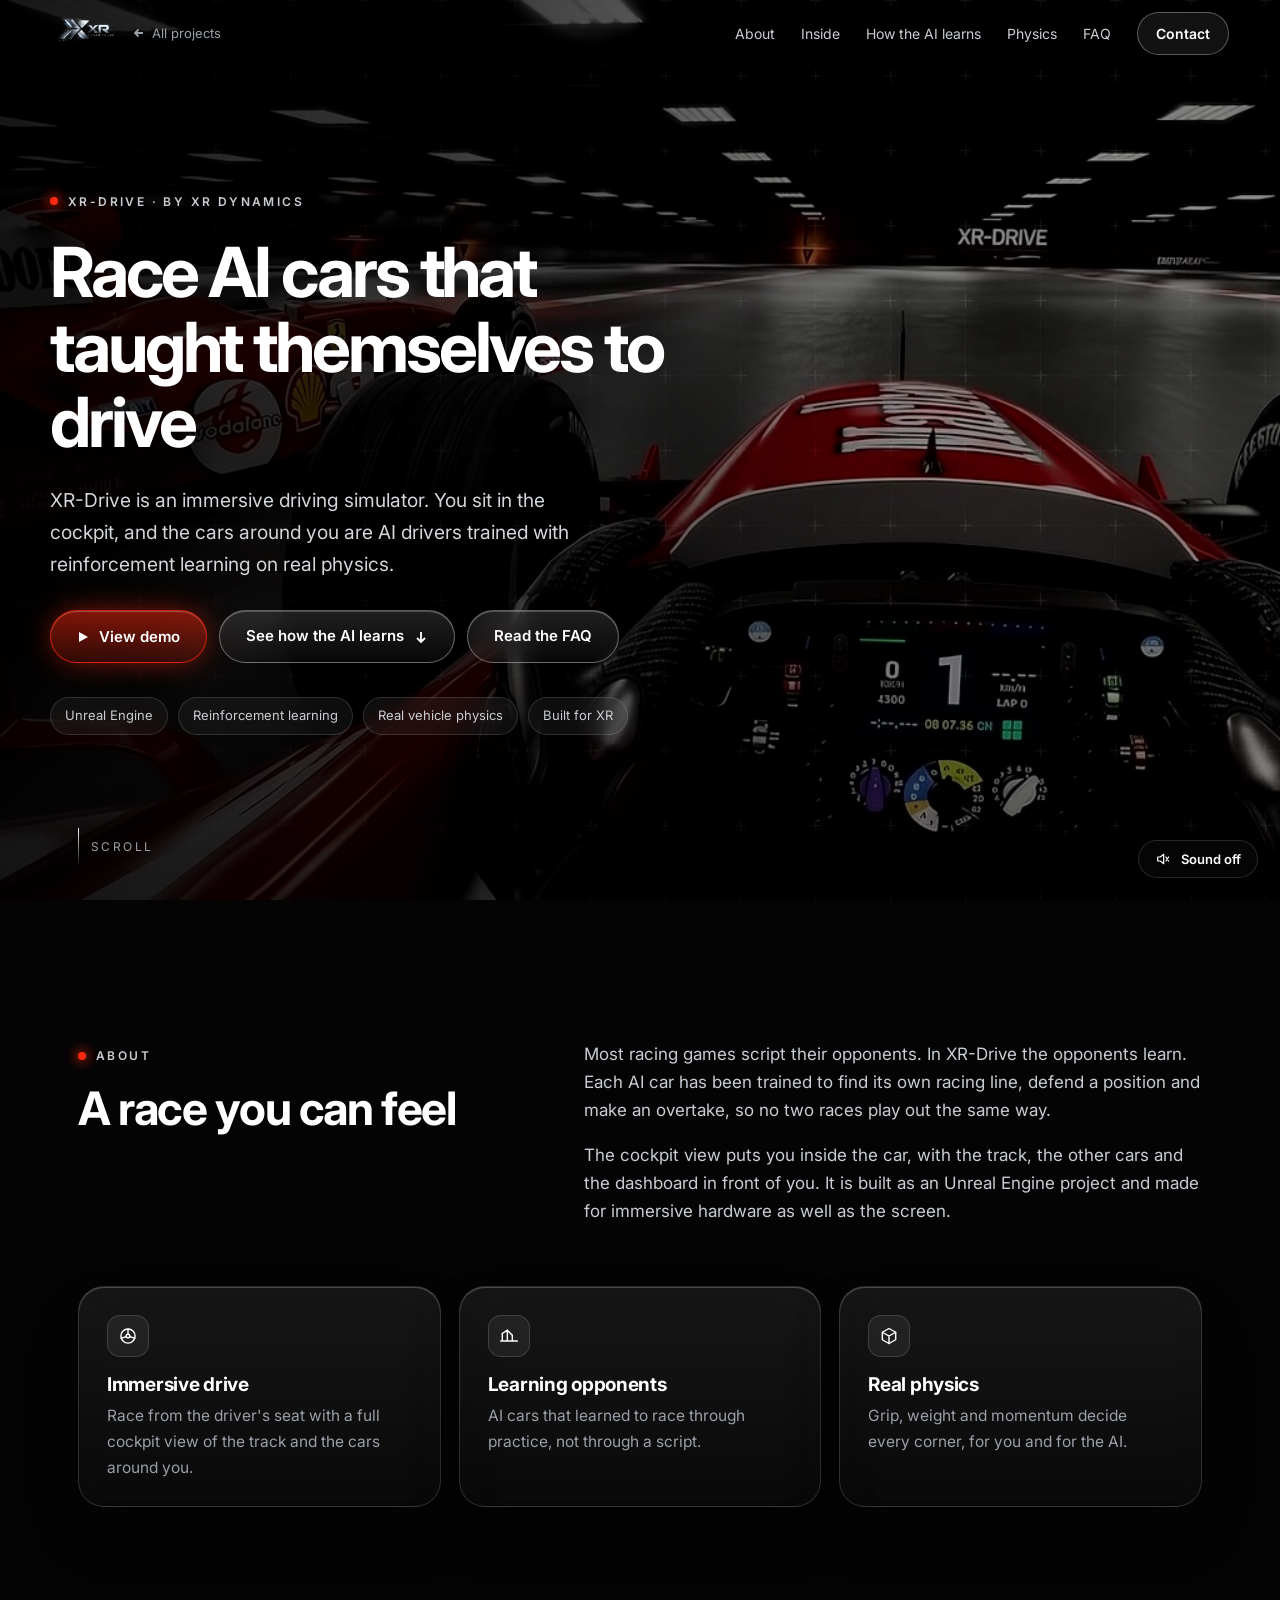
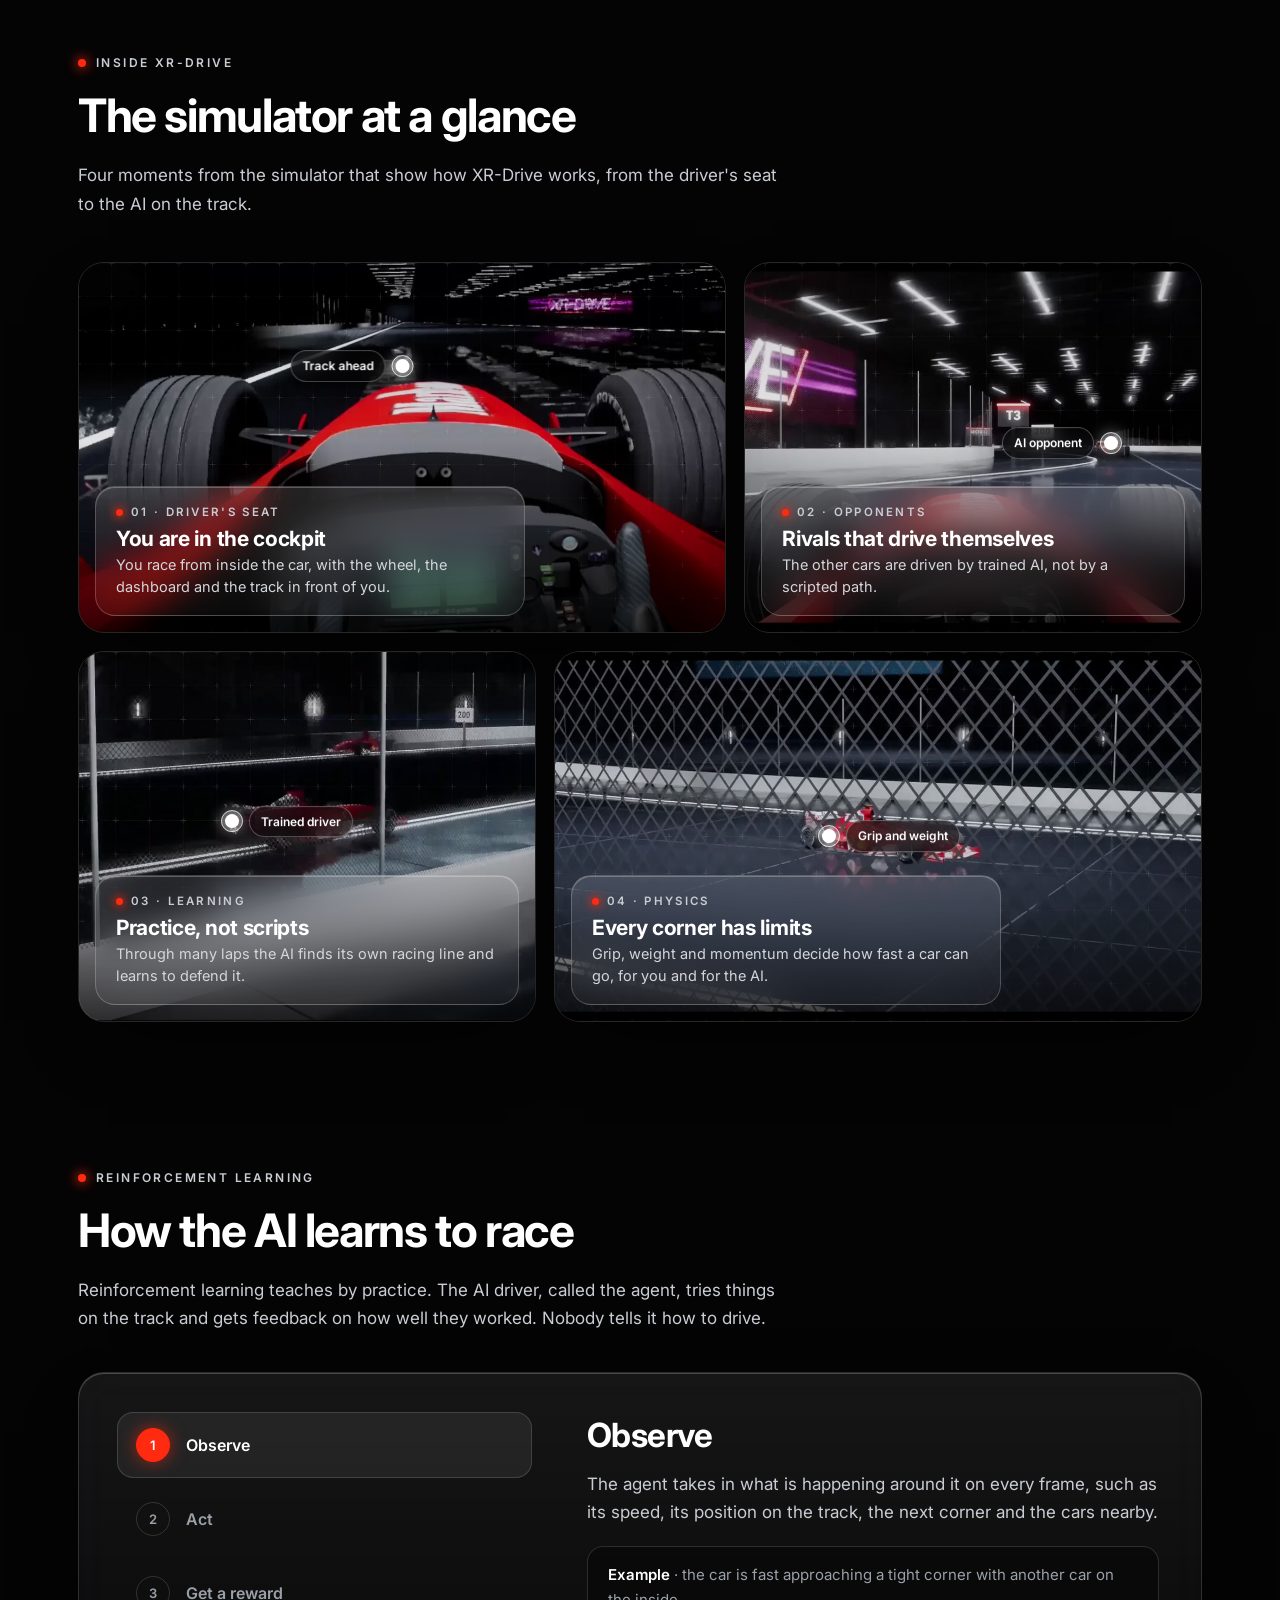
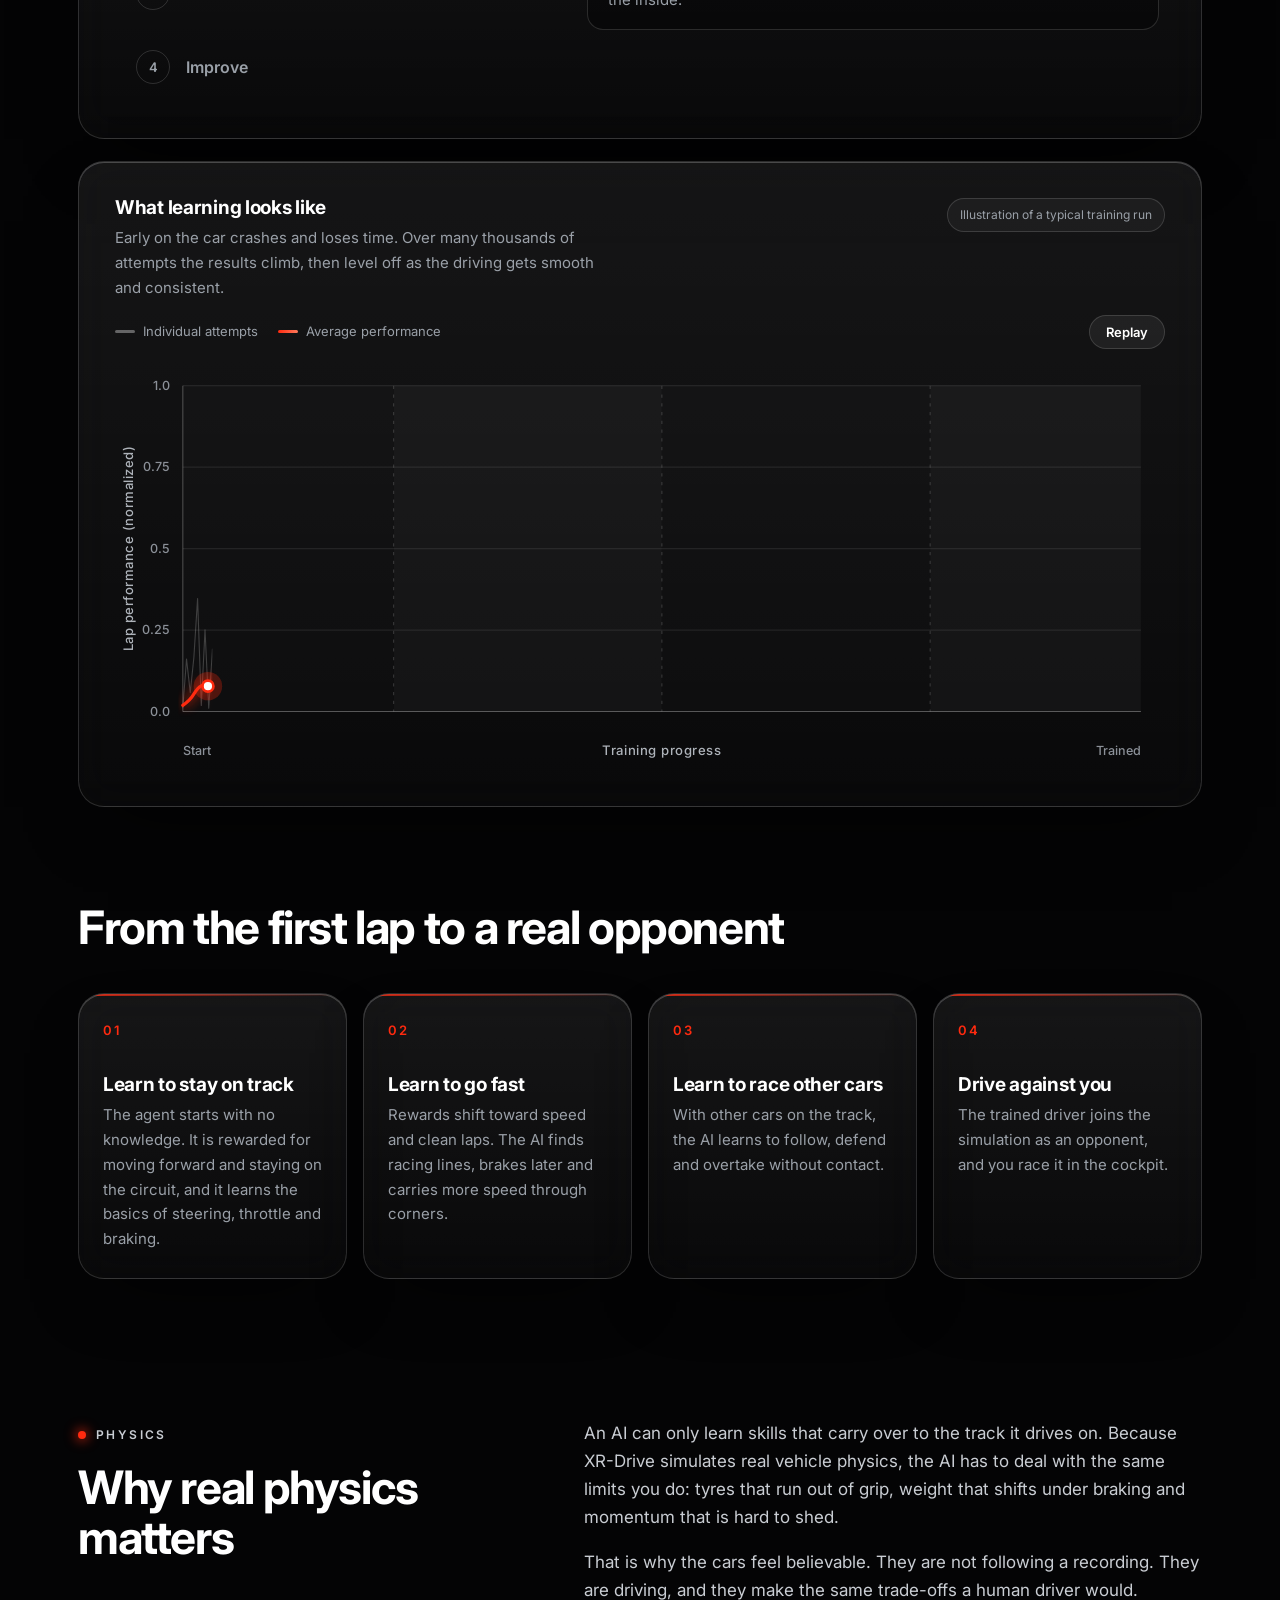
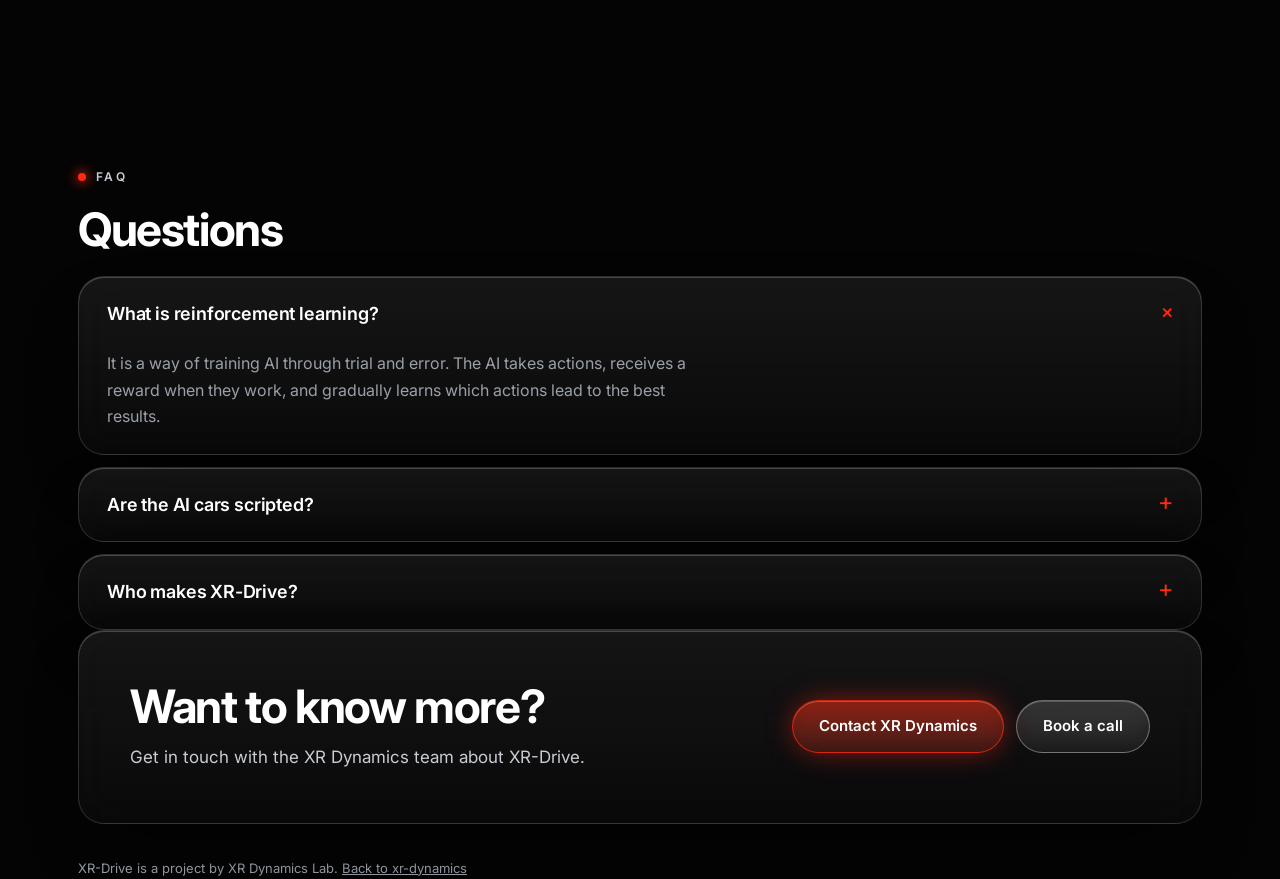
==== xr-drive/index.html @ e8450d62 "XR-Drive page at /xr-drive/ (no .html), View demo glass modal player Co-Authored-By: Claude Sonnet 5" ====
<!DOCTYPE html>
<html lang="en">
<head>
<meta charset="utf-8">
<meta name="viewport" content="width=device-width, initial-scale=1">
<title>XR-Drive: immersive racing against AI cars | XR Dynamics Lab</title>
<meta name="description" content="XR-Drive is an immersive driving simulator where you race AI cars trained with reinforcement learning on real physics. Built by XR Dynamics Lab.">
<meta property="og:title" content="XR-Drive: immersive racing against AI cars">
<meta property="og:description" content="Race AI cars that taught themselves to drive, in an Unreal Engine driving simulator built for XR.">
<meta property="og:image" content="../assets/poster/xr-drive-page.jpg">
<link rel="icon" href="data:image/svg+xml,%3Csvg xmlns='http://www.w3.org/2000/svg' viewBox='0 0 32 32'%3E%3Crect width='32' height='32' rx='7' fill='%23000'/%3E%3Cpath d='M8 9l16 14M24 9L8 23' stroke='%23fff' stroke-width='2.5'/%3E%3C/svg%3E">
<link rel="preconnect" href="https://fonts.googleapis.com">
<link rel="preconnect" href="https://fonts.gstatic.com" crossorigin>
<link href="https://fonts.googleapis.com/css2?family=Inter:wght@400;500;600;700;800&display=swap" rel="stylesheet">
<style>
:root{
  --bg:#040405; --ink:#fff; --mute:#9aa0a8; --soft:#c9cdd3; --red:#ff2a0f; --green:#19e68c;
  --glass:linear-gradient(180deg,rgba(255,255,255,.075),rgba(255,255,255,.025));
  --edge:rgba(255,255,255,.14); --veil:.3;
  --sans:"Inter",-apple-system,BlinkMacSystemFont,"Segoe UI",Helvetica,Arial,sans-serif;
}
*{box-sizing:border-box}
html{scroll-behavior:smooth;scroll-padding-top:84px}
body{margin:0;background:var(--bg);color:var(--ink);font:400 17px/1.65 var(--sans);-webkit-font-smoothing:antialiased;overflow-x:clip}
a{color:inherit;text-decoration:none}
h1,h2,h3{margin:0;font-weight:700;letter-spacing:-.03em;line-height:1.08}
h1{font-size:clamp(38px,5.4vw,82px);font-weight:700;letter-spacing:-.045em}
h2{font-size:clamp(28px,3.6vw,50px);margin-bottom:.45em}
h3{font-size:19px;letter-spacing:-.015em;margin-bottom:.4em}
p{margin:0 0 1em;color:var(--soft);max-width:64ch}

/* background video */
.bgv{position:fixed;inset:0;z-index:-3;width:100%;height:100%;object-fit:cover;background:#000}
.veil{position:fixed;inset:0;z-index:-2;pointer-events:none;background:
  radial-gradient(ellipse 90% 70% at 70% 40%,transparent 0%,rgba(0,0,0,.35) 100%),
  rgba(2,2,4,var(--veil))}
.veil::after{content:"";position:absolute;inset:0;background:linear-gradient(90deg,rgba(0,0,0,.82) 0%,rgba(0,0,0,.55) 38%,rgba(0,0,0,0) 72%);opacity:calc(1.3 - var(--veil)*1.2)}

.wrap{position:relative;max-width:1180px;margin:0 auto;padding:0 28px}
.glass{background:var(--glass);border:1px solid var(--edge);border-radius:26px;-webkit-backdrop-filter:blur(20px) saturate(1.4);backdrop-filter:blur(20px) saturate(1.4);box-shadow:inset 0 1px 0 rgba(255,255,255,.22),0 30px 70px -30px rgba(0,0,0,.8)}
.eyebrow{display:inline-flex;align-items:center;gap:10px;font-size:12px;font-weight:600;letter-spacing:.2em;text-transform:uppercase;color:var(--soft);margin-bottom:18px}
.eyebrow::before{content:"";width:8px;height:8px;border-radius:50%;background:var(--red);box-shadow:0 0 12px 2px rgba(255,42,15,.7)}

/* header */
.top{position:fixed;z-index:20;top:0;left:0;right:0;height:68px;display:flex;align-items:center;justify-content:space-between;padding:0 clamp(18px,4vw,56px);transition:background .3s,border-color .3s;border-bottom:1px solid transparent}
.top.solid{background:rgba(0,0,0,.72);-webkit-backdrop-filter:blur(16px);backdrop-filter:blur(16px);border-bottom-color:rgba(255,255,255,.09)}
.top .logo{display:flex;align-items:center;gap:16px}
.top .logo img{height:34px;width:auto}
.top .back{font-size:13px;color:var(--mute);display:inline-flex;gap:6px;align-items:center;transition:color .2s}
.top .back:hover{color:#fff}
.top nav{display:flex;align-items:center;gap:26px;font-size:14px}
.top nav a{color:var(--soft);transition:color .2s}
.top nav a:hover{color:#fff}
.top nav .cta{padding:9px 18px;border-radius:999px;border:1px solid rgba(255,255,255,.3);background:rgba(255,255,255,.07);color:#fff;font-weight:600}

/* buttons */
.btns{display:flex;gap:12px;flex-wrap:wrap;margin-top:30px}
.btn{display:inline-flex;align-items:center;gap:10px;padding:13px 26px;border-radius:999px;font-size:15px;font-weight:600;color:#fff;border:1px solid rgba(255,255,255,.34);background:linear-gradient(180deg,rgba(255,255,255,.12),rgba(255,255,255,.03));-webkit-backdrop-filter:blur(12px);backdrop-filter:blur(12px);box-shadow:inset 0 1px 0 rgba(255,255,255,.2);transition:transform .25s,box-shadow .25s,background .25s;cursor:pointer;font-family:inherit}
.btn:hover{transform:translateY(-2px);background:rgba(255,255,255,.16)}
.btn.red{border-color:rgba(255,42,15,.7);background:linear-gradient(180deg,rgba(255,42,15,.5),rgba(255,42,15,.18));box-shadow:inset 0 1px 0 rgba(255,255,255,.25),0 0 30px -6px rgba(255,42,15,.7)}
.btn:focus-visible,summary:focus-visible,.step:focus-visible,.snd:focus-visible{outline:2px solid #fff;outline-offset:3px}

/* hero */
.hero{min-height:100svh;display:flex;align-items:center;padding:110px 0 90px}
.hero h1{max-width:14ch;margin-top:6px;background:linear-gradient(100deg,#fff 0%,#fff 40%,#b9bec5 50%,#fff 60%,#fff 100%);background-size:300% 100%;-webkit-background-clip:text;background-clip:text;color:transparent;-webkit-text-fill-color:transparent;animation:sweep 7s linear infinite}
@keyframes sweep{to{background-position:-300% 0}}
.hero .lead{font-size:clamp(17px,1.5vw,21px);color:#d3d6db;margin:26px 0 0;max-width:46ch}
.tags{display:flex;gap:10px;flex-wrap:wrap;margin-top:34px}
.tag{padding:7px 14px;border-radius:999px;font-size:13px;color:var(--soft);border:1px solid var(--edge);background:rgba(255,255,255,.05);-webkit-backdrop-filter:blur(10px);backdrop-filter:blur(10px)}
.scroll{position:absolute;left:28px;bottom:34px;font-size:12px;letter-spacing:.2em;text-transform:uppercase;color:var(--mute);display:flex;align-items:center;gap:12px}
.scroll i{display:block;width:1px;height:38px;background:linear-gradient(#fff,transparent);animation:drip 2.2s ease-in-out infinite;transform-origin:top}
@keyframes drip{0%{transform:scaleY(0)}50%{transform:scaleY(1)}100%{transform:scaleY(1);opacity:0}}

section{padding:clamp(70px,11vw,140px) 0 0}
.two{display:grid;grid-template-columns:5fr 7fr;gap:clamp(28px,5vw,80px);align-items:start}
.cards{display:grid;grid-template-columns:repeat(3,1fr);gap:18px;margin-top:44px}
.cards .glass{padding:28px 28px 26px}
.cards p{margin:0;font-size:15.5px;color:var(--mute)}
.ico{width:42px;height:42px;border-radius:13px;display:grid;place-items:center;margin-bottom:18px;border:1px solid var(--edge);background:rgba(255,255,255,.06)}
.ico svg{width:20px;height:20px;stroke:#fff;fill:none;stroke-width:1.7;stroke-linecap:round;stroke-linejoin:round}

/* reveal */
.rv{opacity:0;transform:translateY(26px);filter:blur(6px);transition:opacity .9s ease,transform 1s cubic-bezier(.2,.7,.2,1),filter .9s ease}
.rv.in{opacity:1;transform:none;filter:none}

/* learning loop */
.loop{margin-top:40px;padding:clamp(22px,3vw,40px);display:grid;grid-template-columns:minmax(260px,5fr) 7fr;gap:clamp(24px,4vw,56px)}
.steps{display:flex;flex-direction:column;gap:8px;position:relative}
.step{position:relative;display:flex;align-items:center;gap:16px;text-align:left;font:600 16px var(--sans);color:var(--mute);padding:15px 18px;border-radius:16px;border:1px solid transparent;background:transparent;cursor:pointer;transition:color .3s,background .3s,border-color .3s;overflow:hidden}
.step b{flex:none;display:grid;place-items:center;width:34px;height:34px;border-radius:50%;border:1px solid var(--edge);font-size:13px;font-weight:600;transition:all .3s}
.step[aria-selected="true"]{color:#fff;background:rgba(255,255,255,.07);border-color:var(--edge)}
.step[aria-selected="true"] b{background:var(--red);border-color:var(--red);box-shadow:0 0 18px -2px rgba(255,42,15,.8)}
.step i{position:absolute;left:0;bottom:0;height:2px;width:0;background:linear-gradient(90deg,var(--red),#ff7a5c)}
.detail{padding:6px 4px;min-height:230px}
.detail h3{font-size:clamp(24px,2.6vw,34px);margin-bottom:.5em}
.detail p{font-size:17px}
.detail .ex{margin-top:20px;padding:16px 20px;border-radius:16px;border:1px solid var(--edge);background:rgba(0,0,0,.35);font-size:15px;color:var(--mute)}
.detail .ex b{color:#fff;font-weight:600}
.fade{animation:fadeup .6s cubic-bezier(.2,.7,.2,1)}
@keyframes fadeup{from{opacity:0;transform:translateY(10px)}to{opacity:1;transform:none}}

/* chart */
.chart{margin-top:22px;padding:clamp(20px,3vw,36px)}
.chart-h{display:flex;justify-content:space-between;align-items:flex-start;gap:20px;flex-wrap:wrap;margin-bottom:6px}
.chart-h p{margin:6px 0 0;font-size:15px;color:var(--mute);max-width:56ch}
.chip{display:inline-flex;align-items:center;gap:8px;padding:6px 12px;border-radius:999px;font-size:12px;color:var(--mute);border:1px solid var(--edge);background:rgba(255,255,255,.04)}
.legend{display:flex;gap:20px;flex-wrap:wrap;font-size:13px;color:var(--mute);margin:14px 0 6px}
.legend span{display:inline-flex;align-items:center;gap:8px}
.legend i{display:inline-block;width:20px;height:3px;border-radius:2px}
.cwrap{position:relative}
.cwrap svg{width:100%;height:auto;display:block;overflow:visible;touch-action:pan-y}
.tip{position:absolute;pointer-events:none;opacity:0;transform:translate(-50%,-110%);padding:8px 12px;border-radius:12px;font-size:12.5px;line-height:1.35;white-space:nowrap;background:rgba(10,10,12,.85);border:1px solid var(--edge);-webkit-backdrop-filter:blur(10px);backdrop-filter:blur(10px);transition:opacity .15s}
.tip b{display:block;font-weight:600}
.replay{margin-left:auto;font:600 13px var(--sans);color:#fff;padding:8px 16px;border-radius:999px;border:1px solid var(--edge);background:rgba(255,255,255,.06);cursor:pointer}
.replay:hover{background:rgba(255,255,255,.12)}
.ax text{fill:#8b9098;font:500 11.5px var(--sans)}
.ax .lbl{fill:#aeb3ba;font-size:12px;letter-spacing:.04em}
.phase-l{fill:#d5d8dd;font:600 12px var(--sans);opacity:0;transition:opacity .6s}
.phase-l.on{opacity:1}


/* snapshots */
.shots{display:grid;grid-template-columns:repeat(12,1fr);gap:18px;margin-top:44px}
.shot{position:relative;margin:0;border-radius:26px;overflow:hidden;min-height:clamp(240px,29vw,400px);grid-column:span 6;border:1px solid var(--edge);box-shadow:0 30px 70px -30px rgba(0,0,0,.85)}
.shot:nth-child(1),.shot:nth-child(4){grid-column:span 7}.shot:nth-child(2),.shot:nth-child(3){grid-column:span 5}
.shot img{position:absolute;inset:0;width:100%;height:100%;object-fit:cover;transition:transform 1.4s cubic-bezier(.2,.7,.2,1)}
.shot:hover img{transform:scale(1.05)}
.shot::after{content:"";position:absolute;inset:0;background:linear-gradient(0deg,rgba(0,0,0,.78) 0%,rgba(0,0,0,.1) 52%,rgba(0,0,0,.18) 100%);pointer-events:none}
.cap{position:absolute;z-index:2;left:16px;right:16px;bottom:16px;max-width:430px;padding:16px 20px 17px;border-radius:20px;border:1px solid rgba(255,255,255,.2);background:linear-gradient(180deg,rgba(255,255,255,.13),rgba(255,255,255,.04));-webkit-backdrop-filter:blur(18px) saturate(1.4);backdrop-filter:blur(18px) saturate(1.4);box-shadow:inset 0 1px 0 rgba(255,255,255,.25)}
.cap small{display:flex;align-items:center;gap:8px;font-size:11.5px;font-weight:600;letter-spacing:.2em;text-transform:uppercase;color:var(--soft);margin-bottom:6px}
.cap small::before{content:"";width:7px;height:7px;border-radius:50%;background:var(--red);box-shadow:0 0 10px 2px rgba(255,42,15,.7)}
.cap h3{font-size:21px;margin:0 0 4px}
.cap p{margin:0;font-size:14.5px;line-height:1.5;color:#d3d6db}
.pin{position:absolute;z-index:2;transform:translate(-50%,-50%);display:flex;align-items:center;gap:10px;pointer-events:none}
.pin i{position:relative;width:14px;height:14px;border-radius:50%;background:#fff;box-shadow:0 0 0 4px rgba(255,255,255,.22),0 0 16px 2px rgba(255,255,255,.6)}
.pin i::after{content:"";position:absolute;inset:-4px;border-radius:50%;border:1.5px solid rgba(255,255,255,.7);animation:ping 2.4s ease-out infinite}
@keyframes ping{0%{transform:scale(.6);opacity:1}100%{transform:scale(2.6);opacity:0}}
.pin span{padding:5px 11px;border-radius:999px;font-size:12px;font-weight:600;white-space:nowrap;color:#fff;border:1px solid rgba(255,255,255,.28);background:rgba(8,8,10,.55);-webkit-backdrop-filter:blur(10px);backdrop-filter:blur(10px)}
.pin.l{flex-direction:row-reverse}
@media(max-width:900px){.shots{grid-template-columns:1fr}.shot,.shot:nth-child(n){grid-column:auto;min-height:380px}.cap{max-width:none}.ax text{font-size:15px}.ax .lbl{font-size:15px}.phase-l{font-size:15px}}

/* stages */
.stages{list-style:none;margin:40px 0 0;padding:0;display:grid;grid-template-columns:repeat(4,1fr);gap:16px;counter-reset:s}
.stages li{counter-increment:s;padding:26px 24px;position:relative;overflow:hidden}
.stages li::before{content:"0" counter(s);display:block;font-size:13px;font-weight:600;letter-spacing:.18em;color:var(--red);margin-bottom:34px}
.stages li::after{content:"";position:absolute;left:0;right:0;top:0;height:2px;background:linear-gradient(90deg,var(--red),transparent);opacity:.8}
.stages p{margin:0;font-size:15px;color:var(--mute)}

/* faq */
details{padding:0;margin-top:12px;border-radius:20px}
summary{cursor:pointer;list-style:none;padding:22px 28px;font-weight:600;font-size:18px;letter-spacing:-.01em;display:flex;justify-content:space-between;gap:20px}
summary::-webkit-details-marker{display:none}
summary::after{content:"+";font-size:24px;line-height:1;color:var(--red);font-weight:400;transition:transform .3s}
details[open] summary::after{transform:rotate(45deg)}
details p{margin:0;padding:0 28px 24px;color:var(--mute);font-size:16px}

footer{padding:clamp(70px,11vw,140px) 0 60px}
footer .glass{padding:clamp(28px,4vw,52px);display:flex;justify-content:space-between;gap:30px;flex-wrap:wrap;align-items:center}
footer h2{margin:0 0 .25em}
footer p{margin:0}
footer small{display:block;margin-top:34px;color:var(--mute);font-size:13px}


/* demo modal */
.demo{position:fixed;inset:0;z-index:50;display:grid;place-items:center;padding:24px}
.demo[hidden]{display:none}
.demo-back{position:absolute;inset:0;background:rgba(0,0,0,.55);-webkit-backdrop-filter:blur(14px);backdrop-filter:blur(14px);animation:fadeIn .35s ease both}
.demo-box{position:relative;width:min(72vw,calc(72vh * 16 / 9));padding:10px;border-radius:30px;animation:pop .5s cubic-bezier(.2,.7,.2,1) both;background:linear-gradient(180deg,rgba(255,255,255,.12),rgba(255,255,255,.04));box-shadow:inset 0 1px 0 rgba(255,255,255,.28),0 40px 120px -20px rgba(0,0,0,.9),0 0 80px -30px rgba(255,42,15,.5)}
.demo-box video{display:block;width:100%;aspect-ratio:16/9;border-radius:21px;background:#000;object-fit:contain}
.demo-x{position:absolute;z-index:2;top:-18px;right:-18px;width:40px;height:40px;border-radius:50%;display:grid;place-items:center;color:#fff;cursor:pointer;border:1px solid rgba(255,255,255,.3);background:rgba(12,12,14,.8);-webkit-backdrop-filter:blur(10px);backdrop-filter:blur(10px)}
.demo-x:hover{background:rgba(255,255,255,.16)}
.demo-x:focus-visible{outline:2px solid #fff;outline-offset:3px}
@keyframes fadeIn{from{opacity:0}}
@keyframes pop{from{opacity:0;transform:translateY(24px) scale(.94)}}
@media(max-width:900px){.demo{padding:12px}.demo-box{width:96vw;padding:6px;border-radius:22px}.demo-box video{border-radius:17px}.demo-x{top:-14px;right:-4px}}

/* sound toggle */
.snd{position:fixed;z-index:15;right:22px;bottom:22px;display:inline-flex;align-items:center;gap:10px;padding:10px 16px;border-radius:999px;font:600 13px var(--sans);color:#fff;border:1px solid var(--edge);background:rgba(10,10,12,.55);-webkit-backdrop-filter:blur(14px);backdrop-filter:blur(14px);cursor:pointer}
.snd svg{width:16px;height:16px;stroke:#fff;fill:none;stroke-width:1.8;stroke-linecap:round;stroke-linejoin:round}

@media(max-width:900px){
  .top nav a:not(.cta){display:none}
  .two,.loop{grid-template-columns:1fr}
  .cards{grid-template-columns:1fr}
  .stages{grid-template-columns:1fr 1fr}
  .steps{flex-direction:row;flex-wrap:wrap}
  .step{flex:1 1 45%;padding:12px 14px}
  .scroll{display:none}
  .veil::after{opacity:1;background:linear-gradient(0deg,rgba(0,0,0,.7),rgba(0,0,0,.35))}
}
@media(max-width:560px){.stages{grid-template-columns:1fr}.top .back span{display:none}}
@media(prefers-reduced-motion:reduce){html{scroll-behavior:auto}.rv{opacity:1;transform:none;filter:none;transition:none}.hero h1,.scroll i{animation:none}}
</style>
</head>
<body>

<video class="bgv" id="bgv" autoplay muted loop playsinline preload="auto" poster="../assets/poster/xr-drive-page.jpg" aria-hidden="true"><source src="../assets/video/xr-drive-page.mp4" type="video/mp4"></video>
<div class="veil" aria-hidden="true"></div>

<header class="top" id="top">
  <div class="logo">
    <a href="../" aria-label="XR Dynamics Lab"><img src="../assets/xr-mark.png" alt="XR Dynamics Lab" width="64" height="34"></a>
    <a class="back" href="../#projects"><svg width="14" height="14" viewBox="0 0 14 14" fill="none" stroke="currentColor" stroke-width="1.8" aria-hidden="true"><path d="M11 7H3M6.5 3.5L3 7l3.5 3.5"/></svg><span>All projects</span></a>
  </div>
  <nav>
    <a href="#about">About</a>
    <a href="#inside">Inside</a>
    <a href="#learning">How the AI learns</a>
    <a href="#physics">Physics</a>
    <a href="#faq">FAQ</a>
    <a class="cta" href="../#contact">Contact</a>
  </nav>
</header>

<main>
<header class="wrap hero" id="hero">
  <div>
    <span class="eyebrow">XR-Drive · by XR Dynamics</span>
    <h1>Race AI cars that taught themselves to drive</h1>
    <p class="lead">XR-Drive is an immersive driving simulator. You sit in the cockpit, and the cars around you are AI drivers trained with reinforcement learning on real physics.</p>
    <div class="btns">
      <button class="btn red" id="demoOpen" type="button"><svg width="12" height="12" viewBox="0 0 12 12" aria-hidden="true"><path d="M2 1l9 5-9 5z" fill="currentColor"/></svg>View demo</button>
      <a class="btn" href="#learning">See how the AI learns <svg width="14" height="14" viewBox="0 0 14 14" fill="none" stroke="currentColor" stroke-width="1.8" aria-hidden="true"><path d="M7 2v10M3 8l4 4 4-4"/></svg></a>
      <a class="btn" href="#faq">Read the FAQ</a>
    </div>
    <div class="tags"><span class="tag">Unreal Engine</span><span class="tag">Reinforcement learning</span><span class="tag">Real vehicle physics</span><span class="tag">Built for XR</span></div>
  </div>
  <div class="scroll" aria-hidden="true"><i></i>Scroll</div>
</header>

<div class="wrap">

<section id="about">
  <div class="two">
    <div class="rv"><span class="eyebrow">About</span><h2>A race you can feel</h2></div>
    <div class="rv">
      <p>Most racing games script their opponents. In XR-Drive the opponents learn. Each AI car has been trained to find its own racing line, defend a position and make an overtake, so no two races play out the same way.</p>
      <p>The cockpit view puts you inside the car, with the track, the other cars and the dashboard in front of you. It is built as an Unreal Engine project and made for immersive hardware as well as the screen.</p>
    </div>
  </div>
  <div class="cards">
    <div class="glass rv"><div class="ico"><svg viewBox="0 0 24 24"><circle cx="12" cy="12" r="8.5"/><circle cx="12" cy="12" r="2.2"/><path d="M12 3.5v6M3.8 14.5l6-1.6M20.2 14.5l-6-1.6"/></svg></div><h3>Immersive drive</h3><p>Race from the driver's seat with a full cockpit view of the track and the cars around you.</p></div>
    <div class="glass rv"><div class="ico"><svg viewBox="0 0 24 24"><path d="M4 18V9M10 18V5M16 18v-7M22 18H2"/><path d="M4 9l6-4 6 6"/></svg></div><h3>Learning opponents</h3><p>AI cars that learned to race through practice, not through a script.</p></div>
    <div class="glass rv"><div class="ico"><svg viewBox="0 0 24 24"><path d="M12 3l8 4.5v9L12 21l-8-4.5v-9L12 3z"/><path d="M12 12l8-4.5M12 12v9M12 12L4 7.5"/></svg></div><h3>Real physics</h3><p>Grip, weight and momentum decide every corner, for you and for the AI.</p></div>
  </div>
</section>

<section id="inside">
  <div class="rv"><span class="eyebrow">Inside XR-Drive</span><h2>The simulator at a glance</h2>
  <p>Four moments from the simulator that show how XR-Drive works, from the driver's seat to the AI on the track.</p></div>
  <div class="shots">
    <figure class="shot rv"><img src="../assets/xrdrive/cockpit.webp" alt="Cockpit view of the XR-Drive car with the wheel display and the track ahead" loading="lazy" width="1280" height="680">
      <span class="pin l" style="left:42%;top:28%"><i></i><span>Track ahead</span></span>
      <figcaption class="cap"><small>01 · Driver's seat</small><h3>You are in the cockpit</h3><p>You race from inside the car, with the wheel, the dashboard and the track in front of you.</p></figcaption></figure>
    <figure class="shot rv"><img src="../assets/xrdrive/opponents.webp" alt="Player car approaching an AI car on a lit circuit" loading="lazy" width="1280" height="680">
      <span class="pin l" style="left:69%;top:49%"><i></i><span>AI opponent</span></span>
      <figcaption class="cap"><small>02 · Opponents</small><h3>Rivals that drive themselves</h3><p>The other cars are driven by trained AI, not by a scripted path.</p></figcaption></figure>
    <figure class="shot rv"><img src="../assets/xrdrive/line.webp" alt="AI car driving along the circuit behind the barrier" loading="lazy" width="1280" height="680">
      <span class="pin" style="left:46%;top:46%"><i></i><span>Trained driver</span></span>
      <figcaption class="cap"><small>03 · Learning</small><h3>Practice, not scripts</h3><p>Through many laps the AI finds its own racing line and learns to defend it.</p></figcaption></figure>
    <figure class="shot rv"><img src="../assets/xrdrive/physics.webp" alt="Car taking a corner of the circuit" loading="lazy" width="1280" height="680">
      <span class="pin" style="left:52%;top:50%"><i></i><span>Grip and weight</span></span>
      <figcaption class="cap"><small>04 · Physics</small><h3>Every corner has limits</h3><p>Grip, weight and momentum decide how fast a car can go, for you and for the AI.</p></figcaption></figure>
  </div>
</section>

<section id="learning">
  <div class="rv"><span class="eyebrow">Reinforcement learning</span><h2>How the AI learns to race</h2>
  <p>Reinforcement learning teaches by practice. The AI driver, called the agent, tries things on the track and gets feedback on how well they worked. Nobody tells it how to drive.</p></div>

  <div class="glass loop rv" id="loop">
    <div class="steps" role="tablist" aria-label="The learning loop">
      <button class="step" role="tab" aria-selected="true" data-i="0"><b>1</b>Observe<i></i></button>
      <button class="step" role="tab" aria-selected="false" data-i="1"><b>2</b>Act<i></i></button>
      <button class="step" role="tab" aria-selected="false" data-i="2"><b>3</b>Get a reward<i></i></button>
      <button class="step" role="tab" aria-selected="false" data-i="3"><b>4</b>Improve<i></i></button>
    </div>
    <div class="detail" aria-live="polite">
      <h3 id="pt"></h3><p id="pp"></p><div class="ex" id="pe"></div>
    </div>
  </div>

  <div class="glass chart rv" id="chart">
    <div class="chart-h">
      <div><h3>What learning looks like</h3>
      <p>Early on the car crashes and loses time. Over many thousands of attempts the results climb, then level off as the driving gets smooth and consistent.</p></div>
      <span class="chip">Illustration of a typical training run</span>
    </div>
    <div class="legend"><span><i style="background:rgba(255,255,255,.35)"></i>Individual attempts</span><span><i style="background:linear-gradient(90deg,#ff2a0f,#ff7a5c)"></i>Average performance</span><button class="replay" id="replay" type="button">Replay</button></div>
    <div class="cwrap" id="cwrap">
      <svg id="csvg" viewBox="0 0 960 380" role="img" aria-label="Illustrative learning curve: performance rises across four training stages and levels off"></svg>
      <div class="tip" id="tip"></div>
    </div>
  </div>

  <h2 class="rv" style="margin-top:clamp(56px,8vw,96px)">From the first lap to a real opponent</h2>
  <ol class="stages">
    <li class="glass rv"><h3>Learn to stay on track</h3><p>The agent starts with no knowledge. It is rewarded for moving forward and staying on the circuit, and it learns the basics of steering, throttle and braking.</p></li>
    <li class="glass rv"><h3>Learn to go fast</h3><p>Rewards shift toward speed and clean laps. The AI finds racing lines, brakes later and carries more speed through corners.</p></li>
    <li class="glass rv"><h3>Learn to race other cars</h3><p>With other cars on the track, the AI learns to follow, defend and overtake without contact.</p></li>
    <li class="glass rv"><h3>Drive against you</h3><p>The trained driver joins the simulation as an opponent, and you race it in the cockpit.</p></li>
  </ol>
</section>

<section id="physics">
  <div class="two">
    <div class="rv"><span class="eyebrow">Physics</span><h2>Why real physics matters</h2></div>
    <div class="rv">
      <p>An AI can only learn skills that carry over to the track it drives on. Because XR-Drive simulates real vehicle physics, the AI has to deal with the same limits you do: tyres that run out of grip, weight that shifts under braking and momentum that is hard to shed.</p>
      <p>That is why the cars feel believable. They are not following a recording. They are driving, and they make the same trade-offs a human driver would.</p>
    </div>
  </div>
</section>

<section id="faq">
  <div class="rv"><span class="eyebrow">FAQ</span><h2>Questions</h2></div>
  <details class="glass rv" open><summary>What is reinforcement learning?</summary><p>It is a way of training AI through trial and error. The AI takes actions, receives a reward when they work, and gradually learns which actions lead to the best results.</p></details>
  <details class="glass rv"><summary>Are the AI cars scripted?</summary><p>No. Their driving comes from a trained model, not a fixed path, so they react to what happens on the track.</p></details>
  <details class="glass rv"><summary>Who makes XR-Drive?</summary><p>XR-Drive is built by XR Dynamics Lab as an Unreal Engine project.</p></details>
</section>

</div>
</main>

<footer class="wrap">
  <div class="glass rv">
    <div><h2>Want to know more?</h2><p>Get in touch with the XR Dynamics team about XR-Drive.</p></div>
    <div class="btns" style="margin:0"><a class="btn red" href="../#contact">Contact XR Dynamics</a><a class="btn" href="https://calendly.com/xrdynamics/30min" target="_blank" rel="noopener">Book a call</a></div>
  </div>
  <small>XR-Drive is a project by XR Dynamics Lab. <a href="../" style="text-decoration:underline">Back to xr-dynamics</a></small>
</footer>


<div class="demo" id="demo" hidden role="dialog" aria-modal="true" aria-label="XR-Drive demo video">
  <div class="demo-back" data-close></div>
  <div class="demo-box glass">
    <button class="demo-x" type="button" data-close aria-label="Close demo"><svg width="16" height="16" viewBox="0 0 24 24" aria-hidden="true"><path d="M5 5l14 14M19 5L5 19" stroke="currentColor" stroke-width="1.8" stroke-linecap="round" fill="none"/></svg></button>
    <video id="demoV" controls playsinline preload="none" poster="../assets/poster/xr-drive-page.jpg"></video>
  </div>
</div>

<button class="snd" id="snd" type="button" aria-pressed="false" aria-label="Turn video sound on"><svg viewBox="0 0 24 24" aria-hidden="true"><path d="M4 9v6h4l5 4V5L8 9H4z"/><path id="sndw" d="M16.5 9l4 6M20.5 9l-4 6"/></svg><span id="sndt">Sound off</span></button>

<script>
(() => {
  const $ = s => document.querySelector(s), reduce = matchMedia("(prefers-reduced-motion: reduce)").matches;

  /* header + veil (video clear on the hero, darker further down) */
  const top = $("#top"), root = document.documentElement;
  const onScroll = () => {
    const y = scrollY, h = innerHeight;
    top.classList.toggle("solid", y > 30);
    root.style.setProperty("--veil", (0.28 + 0.52 * Math.min(1, y / (h * 0.75))).toFixed(3));
  };
  addEventListener("scroll", onScroll, { passive: true }); onScroll();

  /* background video: sound toggle, reduced motion, data saver */
  const v = $("#bgv"), snd = $("#snd");
  if (reduce || (navigator.connection && navigator.connection.saveData)) { v.removeAttribute("autoplay"); v.pause(); }
  snd.addEventListener("click", () => {
    v.muted = !v.muted;
    if (!v.muted) { v.volume = 0.8; v.play().catch(() => {}); }
    snd.setAttribute("aria-pressed", String(!v.muted));
    $("#sndt").textContent = v.muted ? "Sound off" : "Sound on";
    $("#sndw").setAttribute("d", v.muted ? "M16.5 9l4 6M20.5 9l-4 6" : "M16 9a4 4 0 010 6M18.5 6.5a8 8 0 010 11");
  });


  /* demo modal: glass player at about 72% of the screen */
  const demo = $("#demo"), dv = $("#demoV"); let opener = null, bgWasPlaying = false;
  function openDemo() {
    opener = document.activeElement; bgWasPlaying = !v.paused; v.pause();
    if (!dv.src) dv.src = "../assets/video/xr-drive-page.mp4";
    demo.hidden = false; document.body.style.overflow = "hidden";
    dv.currentTime = 0; dv.muted = false; dv.play().catch(() => { dv.muted = true; dv.play().catch(() => {}); });
    $(".demo-x").focus({ preventScroll: true });
  }
  function closeDemo() {
    dv.pause(); demo.hidden = true; document.body.style.overflow = "";
    if (bgWasPlaying && !reduce) v.play().catch(() => {});
    if (opener && opener.focus) opener.focus({ preventScroll: true });
  }
  $("#demoOpen").addEventListener("click", openDemo);
  demo.addEventListener("click", e => { if (e.target.closest("[data-close]")) closeDemo(); });
  addEventListener("keydown", e => { if (e.key === "Escape" && !demo.hidden) closeDemo(); });

  /* reveal on scroll */
  const io = new IntersectionObserver(es => es.forEach(e => { if (e.isIntersecting) { e.target.classList.add("in"); io.unobserve(e.target); } }), { threshold: .15, rootMargin: "0px 0px -6% 0px" });
  document.querySelectorAll(".rv").forEach((el, i) => { el.style.transitionDelay = (i % 3) * 80 + "ms"; io.observe(el); });

  /* learning loop: auto-advancing steps */
  const steps = [
    ["Observe", "The agent takes in what is happening around it on every frame, such as its speed, its position on the track, the next corner and the cars nearby.", "Example: the car is fast approaching a tight corner with another car on the inside."],
    ["Act", "Using what it sees, the agent picks its controls: how much to steer, how hard to accelerate and how hard to brake.", "Example: it brakes, turns in and aims for the apex."],
    ["Get a reward", "The simulation scores the result. Good outcomes such as progress, speed and clean driving earn a positive reward. Crashes, leaving the track and contact cost points.", "Example: carrying more speed out of the corner scores higher than running wide."],
    ["Improve", "The agent adjusts its driving so that actions which earned rewards become more likely next time. Repeating the loop many times is what turns clumsy attempts into skilled racing.", "Example: after enough laps it brakes later and exits faster than it did at first."]
  ];
  const btns = [...document.querySelectorAll(".step")], pt = $("#pt"), pp = $("#pp"), pe = $("#pe"), detail = $(".detail");
  const DUR = 6500; let cur = 0, t0 = performance.now(), hold = false, raf = 0, visible = false;
  function show(i, user) {
    cur = i; t0 = performance.now();
    btns.forEach((b, k) => { b.setAttribute("aria-selected", k === i); b.lastElementChild.style.width = "0"; });
    pt.textContent = steps[i][0]; pp.textContent = steps[i][1];
    const ex = steps[i][2].replace(/^Example:\s*/, "");
    pe.innerHTML = "<b>Example</b> · "; pe.append(ex);
    detail.classList.remove("fade"); void detail.offsetWidth; detail.classList.add("fade");
    if (user) hold = true;
  }
  function tick(now) {
    raf = requestAnimationFrame(tick);
    if (!visible || reduce) return;
    if (hold) { btns[cur].lastElementChild.style.width = "100%"; return; }
    const p = Math.min(1, (now - t0) / DUR);
    btns[cur].lastElementChild.style.width = (p * 100) + "%";
    if (p >= 1) show((cur + 1) % 4);
  }
  btns.forEach((b, k) => b.addEventListener("click", () => show(k, true)));
  new IntersectionObserver(e => { visible = e[0].isIntersecting; if (visible) t0 = performance.now() - (hold ? 0 : 0); }, { threshold: .3 }).observe($("#loop"));
  show(0); raf = requestAnimationFrame(tick);

  /* learning chart: illustrative training run, drawn with SVG and animated on scroll */
  const NS = "http://www.w3.org/2000/svg", svg = $("#csvg"), tip = $("#tip"), MOB = innerWidth < 700, W = MOB ? 540 : 960, H = 380, M = { l: 62, r: 22, t: 28, b: 54 };
  const iw = W - M.l - M.r, ih = H - M.t - M.b, X = x => M.l + x * iw, Y = y => M.t + (1 - y) * ih;
  const PH = [[0, .22, "Stay on track"], [.22, .5, "Go fast"], [.5, .78, "Race other cars"], [.78, 1, "Drive against you"]], SH = MOB ? ["1", "2", "3", "4"] : PH.map(p => p[2]);
  let seed = 7; const rnd = () => (seed = (seed * 16807) % 2147483647) / 2147483647;
  const gauss = () => { let u = 0; for (let i = 0; i < 6; i++) u += rnd(); return (u - 3) / Math.sqrt(.5); };
  const N = 260, mean = [], raw = [], sm = [], sd = [];
  const lv = [[.04, .34], [.27, .58], [.5, .78], [.7, .93]]; // per-stage start/end level (a small dip when the task gets harder)
  for (let i = 0; i < N; i++) {
    const x = i / (N - 1); let k = PH.findIndex(p => x >= p[0] && x <= p[1]); if (k < 0) k = 3;
    const u = (x - PH[k][0]) / (PH[k][1] - PH[k][0]), e = 1 - Math.exp(-3.4 * u);
    mean.push(lv[k][0] + (lv[k][1] - lv[k][0]) * e);
    sd.push(.085 * (1 - .7 * x) + .015);
  }
  let ema = mean[0] - .02;
  for (let i = 0; i < N; i++) { raw.push(Math.max(.01, Math.min(.99, mean[i] + gauss() * sd[i] * 1.05))); ema += (raw[i] - ema) * .09; sm.push(ema); }
  const el = (n, a, p) => { const e = document.createElementNS(NS, n); for (const k in a) e.setAttribute(k, a[k]); (p || svg).appendChild(e); return e; };
  const defs = el("defs", {});
  const g1 = el("linearGradient", { id: "gl", x1: 0, x2: 1, y1: 0, y2: 0 }, defs); el("stop", { offset: 0, "stop-color": "#ff2a0f" }, g1); el("stop", { offset: 1, "stop-color": "#ff8a6a" }, g1);
  const g2 = el("linearGradient", { id: "ga", x1: 0, x2: 0, y1: 0, y2: 1 }, defs); el("stop", { offset: 0, "stop-color": "#ff2a0f", "stop-opacity": .32 }, g2); el("stop", { offset: 1, "stop-color": "#ff2a0f", "stop-opacity": 0 }, g2);
  const cp = el("clipPath", { id: "cc" }, defs), cr = el("rect", { x: M.l - 4, y: 0, width: 0, height: H }, cp);
  const blur = el("filter", { id: "gb", x: "-20%", y: "-20%", width: "140%", height: "140%" }, defs); el("feGaussianBlur", { stdDeviation: 5 }, blur);
  // stage bands + labels
  PH.forEach((p, k) => {
    el("rect", { x: X(p[0]), y: M.t, width: X(p[1]) - X(p[0]), height: ih, fill: k % 2 ? "rgba(255,255,255,.035)" : "rgba(255,255,255,.012)" });
    if (k) el("line", { x1: X(p[0]), x2: X(p[0]), y1: M.t, y2: M.t + ih, stroke: "rgba(255,255,255,.16)", "stroke-dasharray": "3 5" });
  });
  const ax = el("g", { class: "ax" });
  for (let i = 0; i <= 4; i++) { const y = i / 4; el("line", { x1: M.l, x2: W - M.r, y1: Y(y), y2: Y(y), stroke: "rgba(255,255,255,.08)" }, ax); el("text", { x: M.l - 12, y: Y(y) + 4, "text-anchor": "end" }, ax).textContent = y.toFixed(2).replace(/0$/, "").replace(/\.$/, ""); }
  el("line", { x1: M.l, x2: M.l, y1: M.t, y2: M.t + ih, stroke: "rgba(255,255,255,.25)" }, ax);
  el("line", { x1: M.l, x2: W - M.r, y1: M.t + ih, y2: M.t + ih, stroke: "rgba(255,255,255,.25)" }, ax);
  [["Start", 0, "start"], ["Training progress", .5, "middle"], ["Trained", 1, "end"]].forEach(a => el("text", { x: X(a[1]) + (a[2] === "start" ? 0 : a[2] === "end" ? 0 : 0), y: H - 14, "text-anchor": a[2], class: a[1] === .5 ? "lbl" : "" }, ax).textContent = a[0]);
  const yl = el("text", { x: 0, y: 0, transform: `translate(16 ${M.t + ih / 2}) rotate(-90)`, "text-anchor": "middle", class: "lbl" }, ax); yl.textContent = "Lap performance (normalized)";
  const labs = PH.map((p, k) => { const t = el("text", { x: (X(p[0]) + X(p[1])) / 2, y: M.t + 18, "text-anchor": "middle", class: "phase-l" }); t.textContent = SH[k]; return t; });
  // paths
  const pts = a => a.map((v, i) => [X(i / (N - 1)), Y(v)]);
  const line = a => pts(a).map((p, i) => (i ? "L" : "M") + p[0].toFixed(1) + " " + p[1].toFixed(1)).join("");
  const curve = a => { const q = pts(a).filter((_, i) => i % 2 === 0 || i === N - 1); let d = "M" + q[0][0].toFixed(1) + " " + q[0][1].toFixed(1); for (let i = 1; i < q.length - 1; i++) { const mx = (q[i][0] + q[i + 1][0]) / 2, my = (q[i][1] + q[i + 1][1]) / 2; d += "Q" + q[i][0].toFixed(1) + " " + q[i][1].toFixed(1) + " " + mx.toFixed(1) + " " + my.toFixed(1); } const l = q[q.length - 1]; return d + "L" + l[0].toFixed(1) + " " + l[1].toFixed(1); };
  const grp = el("g", { "clip-path": "url(#cc)" });
  el("path", { d: curve(sm) + `L${X(1)} ${Y(0)}L${X(0)} ${Y(0)}Z`, fill: "url(#ga)" }, grp);
  el("path", { d: line(raw), fill: "none", stroke: "rgba(255,255,255,.2)", "stroke-width": 1, "stroke-linejoin": "round" }, grp);
  el("path", { d: curve(sm), fill: "none", stroke: "url(#gl)", "stroke-width": 7, opacity: .45, filter: "url(#gb)" }, grp);
  el("path", { d: curve(sm), fill: "none", stroke: "url(#gl)", "stroke-width": 3, "stroke-linecap": "round", "stroke-linejoin": "round" }, grp);
  const head = el("g", {}), hg = el("circle", { r: 13, fill: "rgba(255,42,15,.28)" }, head), hd = el("circle", { r: 5, fill: "#fff", stroke: "#ff2a0f", "stroke-width": 2.5 }, head);
  const cross = el("line", { y1: M.t, y2: M.t + ih, stroke: "rgba(255,255,255,.35)", opacity: 0 }), cdot = el("circle", { r: 5, fill: "#fff", stroke: "#ff2a0f", "stroke-width": 2.5, opacity: 0 });
  const hit = el("rect", { x: M.l, y: M.t, width: iw, height: ih, fill: "transparent" });

  let prog = reduce ? 1 : 0, anim = 0;
  svg.setAttribute("viewBox", `0 0 ${W} ${H}`);
  const draw = p => {
    prog = p; const x = X(p); cr.setAttribute("width", Math.max(0, x - M.l + 8));
    const i = Math.min(N - 1, Math.round(p * (N - 1)));
    head.setAttribute("transform", `translate(${x} ${Y(sm[i])})`); head.style.opacity = p > 0 && p < 1 ? 1 : (p >= 1 ? 1 : 0);
    labs.forEach((t, k) => t.classList.toggle("on", p >= PH[k][0] + (PH[k][1] - PH[k][0]) * .5));
  };
  const ease = t => t < .5 ? 4 * t * t * t : 1 - Math.pow(-2 * t + 2, 3) / 2;
  function play() { cancelAnimationFrame(anim); if (reduce) return draw(1); const s = performance.now(), D = 5200; const f = n => { const t = Math.min(1, (n - s) / D); draw(ease(t)); if (t < 1) anim = requestAnimationFrame(f); }; anim = requestAnimationFrame(f); }
  draw(reduce ? 1 : 0);
  new IntersectionObserver((e, o) => { if (e[0].isIntersecting) { play(); o.disconnect(); } }, { threshold: .45 }).observe($("#chart"));
  $("#replay").addEventListener("click", play);
  // hover / touch read-out
  const wrap = $("#cwrap");
  function move(ev) {
    const r = svg.getBoundingClientRect(), px = (ev.clientX - r.left) / r.width * W;
    let x = (px - M.l) / iw; x = Math.max(0, Math.min(prog, x)); if (prog < .02) return;
    const i = Math.round(x * (N - 1)), k = Math.max(0, PH.findIndex(p => x <= p[1]));
    cross.setAttribute("x1", X(x)); cross.setAttribute("x2", X(x)); cross.setAttribute("opacity", 1);
    cdot.setAttribute("cx", X(x)); cdot.setAttribute("cy", Y(sm[i])); cdot.setAttribute("opacity", 1);
    tip.innerHTML = `<b>${PH[k][2]}</b>Average performance ${sm[i].toFixed(2)}`;
    tip.style.left = (X(x) / W * r.width) + "px"; tip.style.top = (Y(sm[i]) / H * r.height) + "px"; tip.style.opacity = 1;
  }
  const out = () => { cross.setAttribute("opacity", 0); cdot.setAttribute("opacity", 0); tip.style.opacity = 0; };
  hit.addEventListener("pointermove", move); hit.addEventListener("pointerleave", out); hit.addEventListener("pointerdown", move);
})();
</script>
</body>
</html>
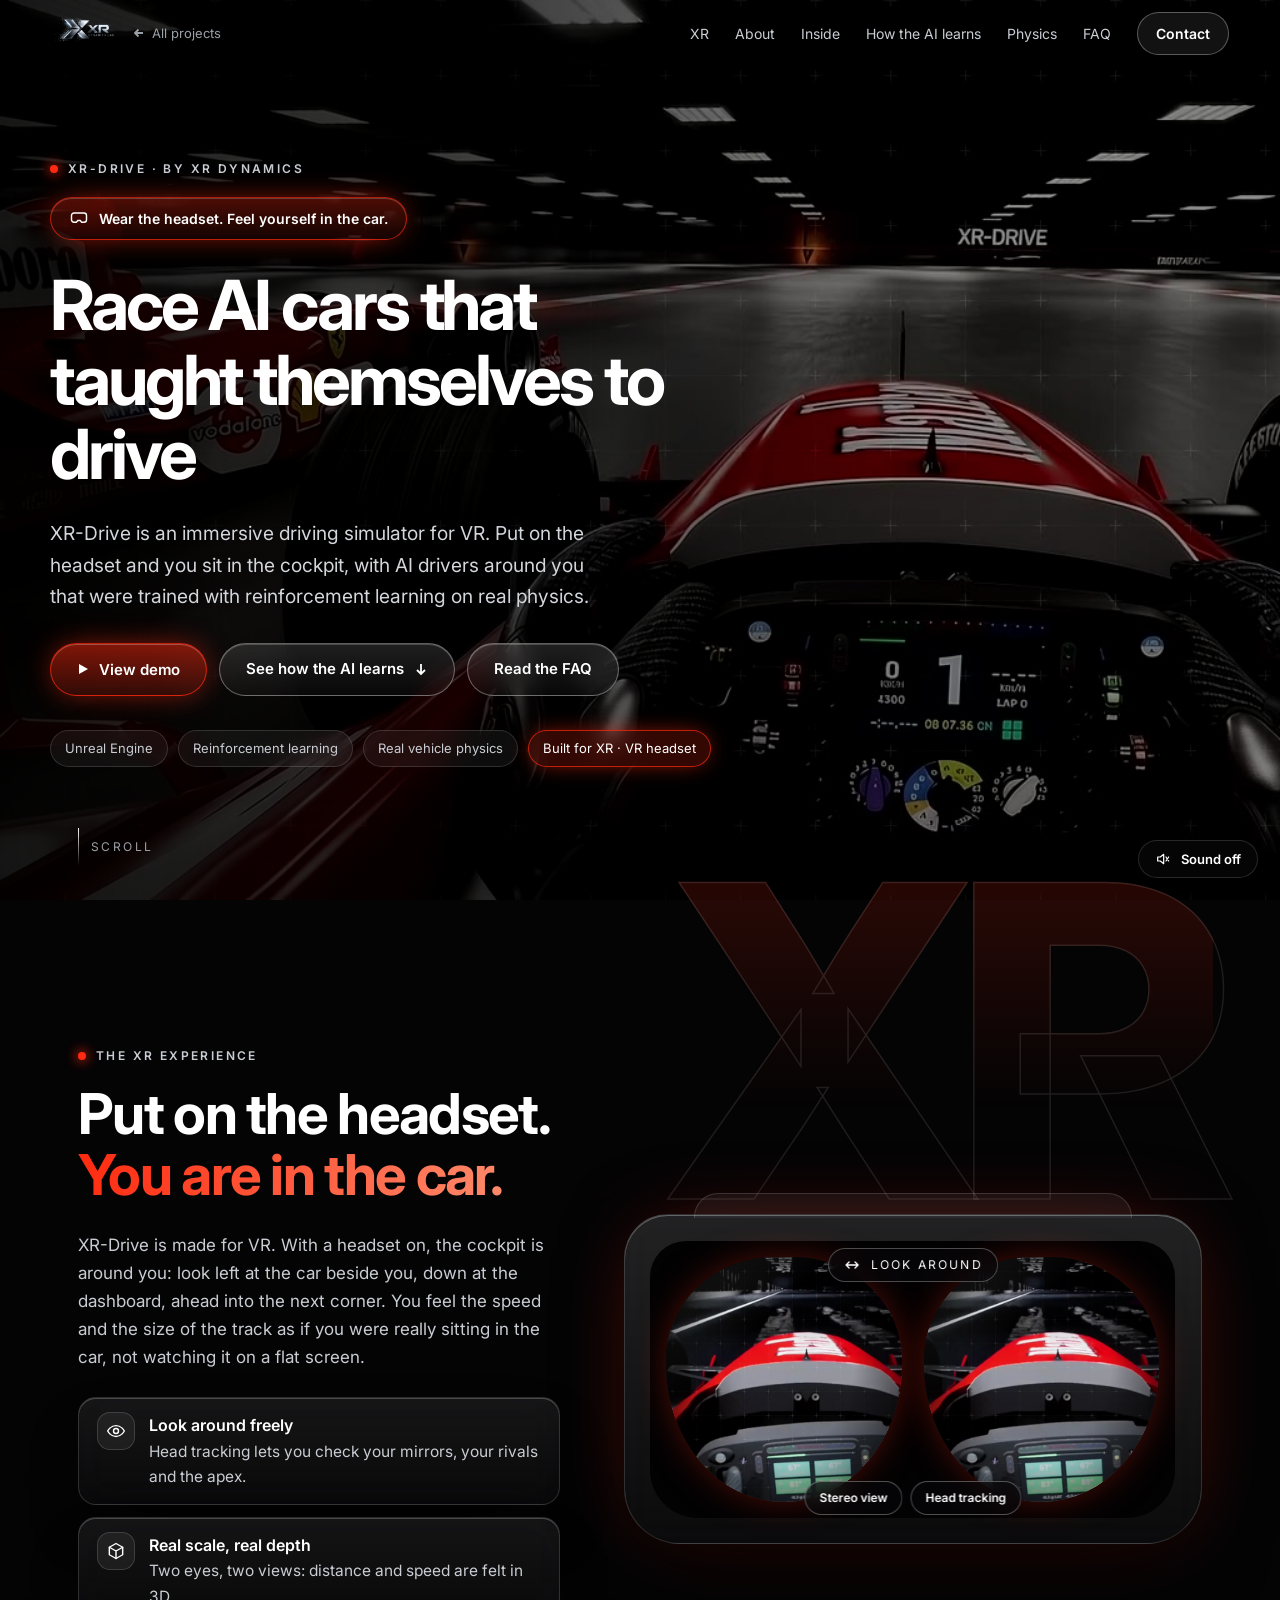
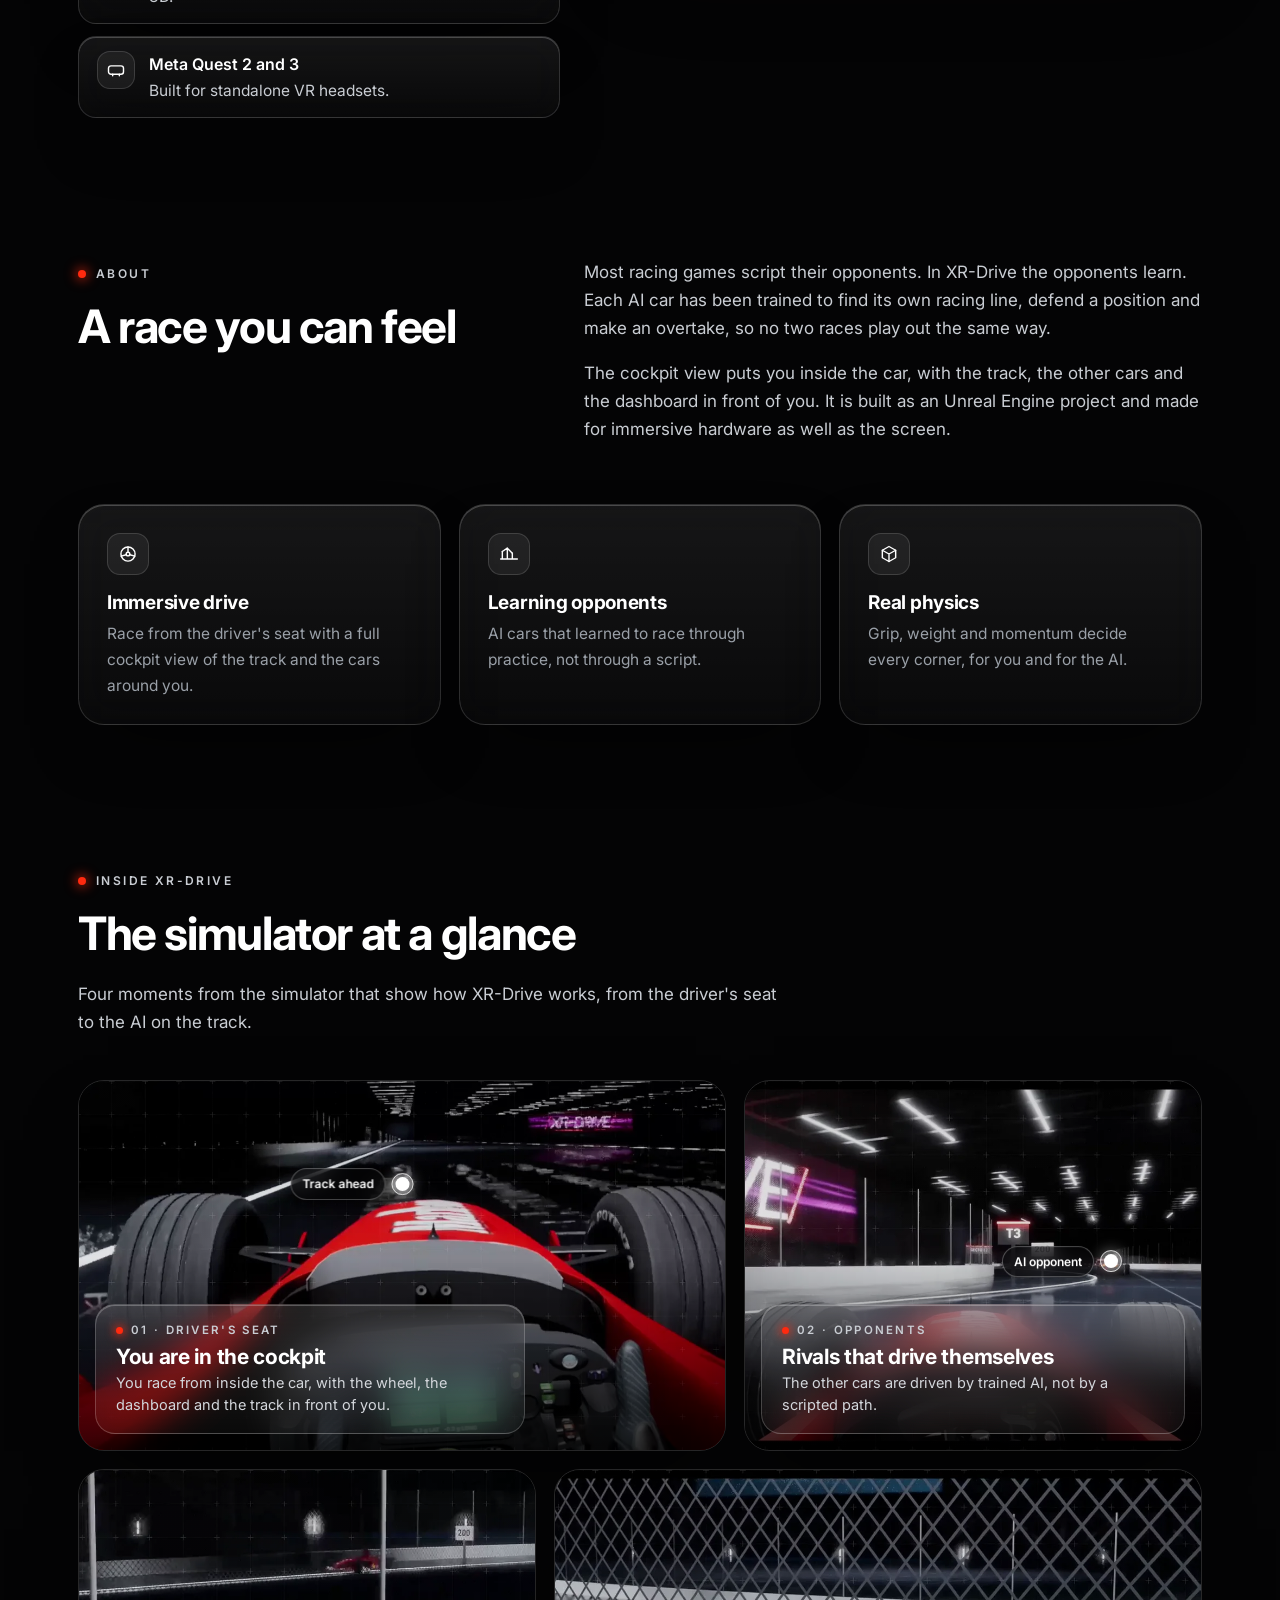
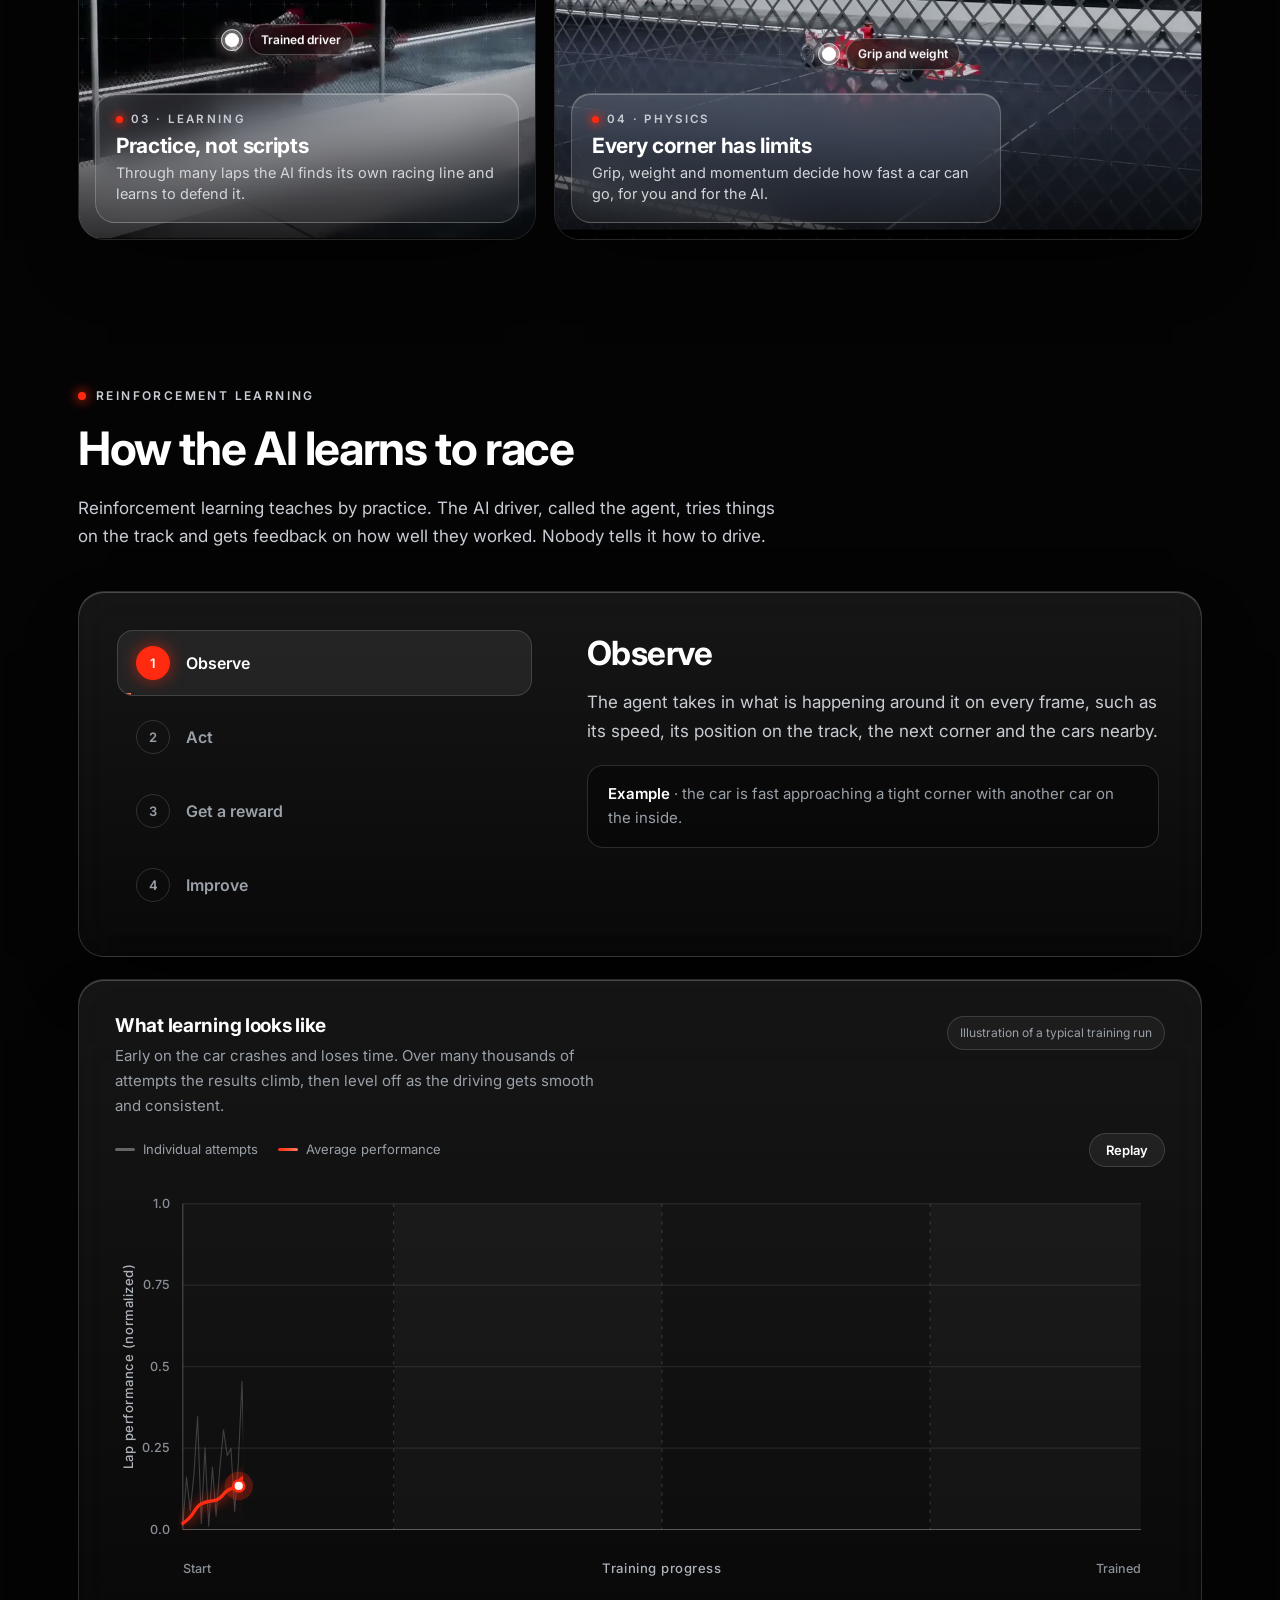
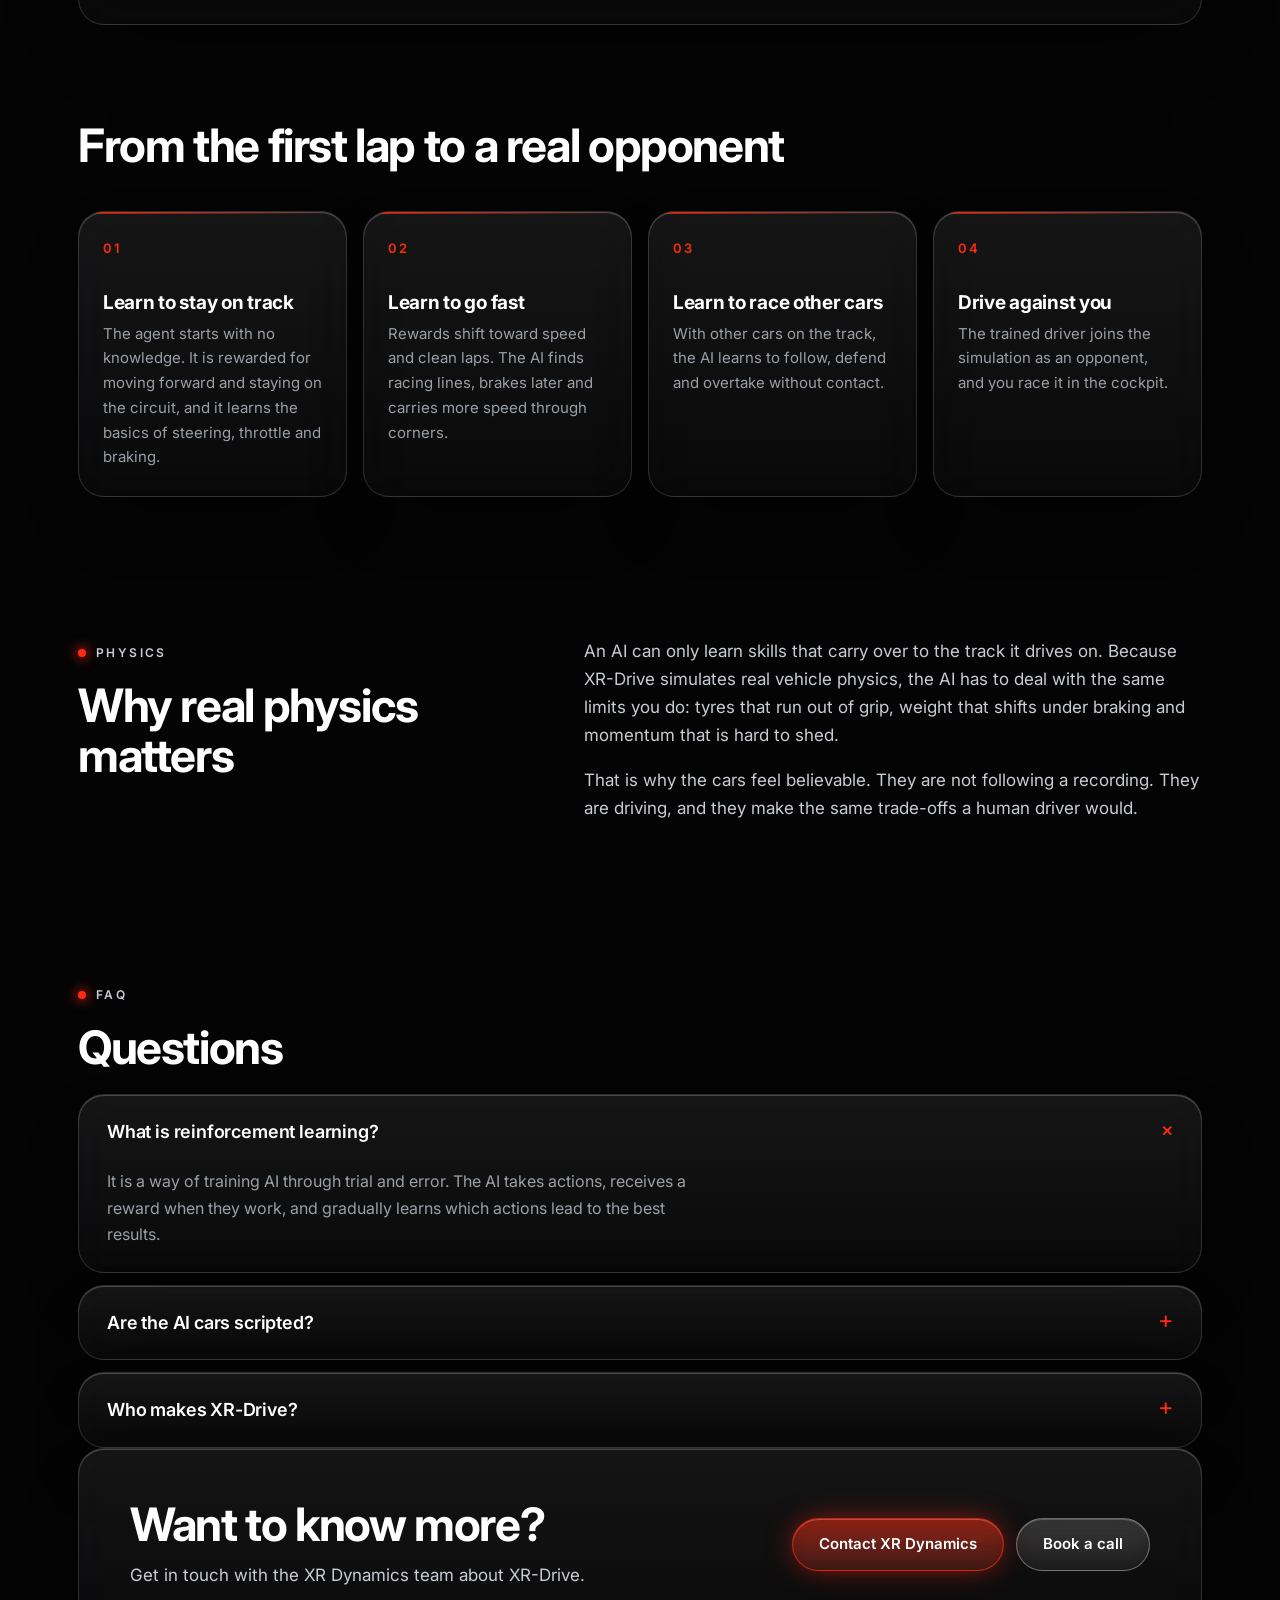
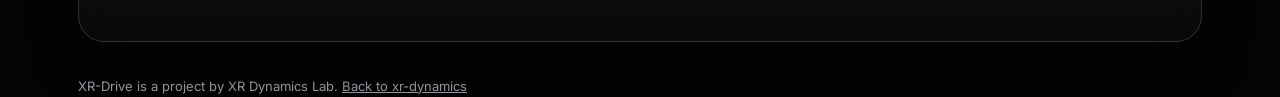
==== commit bacaef53: "XR-Drive page: highlight the XR experience (headset section, hero badge) Co-Authored-By: Claude Sonn" ====
--- a/xr-drive/index.html
+++ b/xr-drive/index.html
@@ -139,6 +139,36 @@
 .pin.l{flex-direction:row-reverse}
 @media(max-width:900px){.shots{grid-template-columns:1fr}.shot,.shot:nth-child(n){grid-column:auto;min-height:380px}.cap{max-width:none}.ax text{font-size:15px}.ax .lbl{font-size:15px}.phase-l{font-size:15px}}
 
+
+/* XR highlight */
+.xrs{position:relative}
+.xrs::before{content:"XR";position:absolute;z-index:-1;right:-1%;top:-4%;font-weight:800;font-size:clamp(200px,34vw,520px);letter-spacing:-.06em;line-height:.8;color:transparent;-webkit-text-stroke:1.5px rgba(255,255,255,.1);pointer-events:none;background:linear-gradient(180deg,rgba(255,42,15,.16),transparent 70%);-webkit-background-clip:text;background-clip:text}
+.xr-grid{display:grid;grid-template-columns:5fr 6fr;gap:clamp(28px,5vw,72px);align-items:center}
+.xr-grid h2{font-size:clamp(32px,4.4vw,64px)}
+.xr-grid h2 em{font-style:normal;background:linear-gradient(100deg,#ff2a0f,#ff8a6a);-webkit-background-clip:text;background-clip:text;color:transparent;-webkit-text-fill-color:transparent}
+.xr-list{list-style:none;margin:26px 0 0;padding:0;display:grid;gap:12px}
+.xr-list li{display:flex;gap:14px;align-items:flex-start;padding:14px 18px;border-radius:18px;font-size:15.5px;color:var(--soft)}
+.xr-list b{display:block;color:#fff;font-weight:600;font-size:16px}
+.xr-list .ico{flex:none;margin:0;width:38px;height:38px}
+.vr{position:relative;padding:clamp(14px,2vw,26px);border-radius:44px 44px 56px 56px;border:1px solid var(--edge);background:linear-gradient(180deg,rgba(255,255,255,.12),rgba(255,255,255,.03));-webkit-backdrop-filter:blur(18px);backdrop-filter:blur(18px);box-shadow:inset 0 1px 0 rgba(255,255,255,.3),0 40px 90px -30px rgba(0,0,0,.9),0 0 90px -34px rgba(255,42,15,.6)}
+.vr::before{content:"";position:absolute;left:12%;right:12%;top:-22px;height:24px;border-radius:24px 24px 0 0;border:1px solid var(--edge);border-bottom:0;background:rgba(255,255,255,.05)}
+.vr-eyes{display:grid;grid-template-columns:1fr 1fr;gap:clamp(10px,2vw,22px);padding:clamp(8px,1.4vw,16px);border-radius:36px 36px 48px 48px;background:#020203}
+.eye{position:relative;aspect-ratio:1/1.04;border-radius:46% 46% 50% 50% / 42% 42% 56% 56%;overflow:hidden;background:#000;box-shadow:inset 0 0 0 2px rgba(255,255,255,.1),0 0 40px -10px rgba(255,42,15,.5)}
+.eye i{position:absolute;inset:-4% -30%;background:url(../assets/xrdrive/cockpit.webp) 50% 50%/cover;animation:look 11s ease-in-out infinite}
+.eye.r i{animation-delay:-.35s;transform:translateX(-1.5%)}
+.eye::after{content:"";position:absolute;inset:0;border-radius:inherit;background:radial-gradient(ellipse at 50% 46%,transparent 42%,rgba(0,0,0,.55) 74%,#000 100%),linear-gradient(135deg,rgba(255,255,255,.16),transparent 34%);pointer-events:none}
+@keyframes look{0%,100%{transform:translateX(7%) scale(1.04)}50%{transform:translateX(-7%) scale(1.04)}}
+.vr-hud{position:absolute;flex-wrap:nowrap;left:50%;bottom:clamp(14px,2.2vw,28px);transform:translateX(-50%);display:flex;gap:8px;z-index:2}
+.vr-hud span{padding:6px 14px;border-radius:999px;font-size:12px;font-weight:600;white-space:nowrap;color:#fff;border:1px solid rgba(255,255,255,.3);background:rgba(8,8,10,.6);-webkit-backdrop-filter:blur(10px);backdrop-filter:blur(10px)}
+.vr-look{white-space:nowrap;position:absolute;left:50%;top:clamp(18px,2.6vw,34px);transform:translateX(-50%);z-index:2;display:flex;align-items:center;gap:10px;font-size:12px;letter-spacing:.18em;text-transform:uppercase;color:#fff;padding:6px 14px;border-radius:999px;border:1px solid rgba(255,255,255,.28);background:rgba(8,8,10,.6);-webkit-backdrop-filter:blur(10px);backdrop-filter:blur(10px)}
+.vr-look svg{width:18px;height:18px;stroke:#fff;fill:none;stroke-width:1.8;stroke-linecap:round;stroke-linejoin:round;animation:sway 11s ease-in-out infinite}
+@keyframes sway{0%,100%{transform:translateX(5px)}50%{transform:translateX(-5px)}}
+.tag.xr{color:#fff;border-color:rgba(255,42,15,.7);background:rgba(255,42,15,.2);box-shadow:0 0 22px -6px rgba(255,42,15,.8)}
+.badge-xr{display:inline-flex;align-items:center;gap:10px;margin:0 0 22px;padding:9px 18px;border-radius:999px;font-size:14px;font-weight:600;color:#fff;border:1px solid rgba(255,42,15,.65);background:linear-gradient(180deg,rgba(255,42,15,.3),rgba(255,42,15,.08));box-shadow:0 0 30px -8px rgba(255,42,15,.8),inset 0 1px 0 rgba(255,255,255,.2)}
+.badge-xr svg{width:20px;height:20px;stroke:#fff;fill:none;stroke-width:1.7;stroke-linecap:round;stroke-linejoin:round}
+@media(max-width:900px){.xr-grid{grid-template-columns:1fr}.xrs::before{opacity:.6}}
+@media(prefers-reduced-motion:reduce){.eye i,.vr-look svg{animation:none;transform:none}}
+
 /* stages */
 .stages{list-style:none;margin:40px 0 0;padding:0;display:grid;grid-template-columns:repeat(4,1fr);gap:16px;counter-reset:s}
 .stages li{counter-increment:s;padding:26px 24px;position:relative;overflow:hidden}
@@ -203,6 +233,7 @@
     <a class="back" href="../#projects"><svg width="14" height="14" viewBox="0 0 14 14" fill="none" stroke="currentColor" stroke-width="1.8" aria-hidden="true"><path d="M11 7H3M6.5 3.5L3 7l3.5 3.5"/></svg><span>All projects</span></a>
   </div>
   <nav>
+    <a href="#xr">XR</a>
     <a href="#about">About</a>
     <a href="#inside">Inside</a>
     <a href="#learning">How the AI learns</a>
@@ -216,19 +247,39 @@
 <header class="wrap hero" id="hero">
   <div>
     <span class="eyebrow">XR-Drive · by XR Dynamics</span>
+    <div><span class="badge-xr"><svg viewBox="0 0 24 24" aria-hidden="true"><path d="M3 9a3 3 0 013-3h12a3 3 0 013 3v5a3 3 0 01-3 3h-3l-1.5-2h-3L9 17H6a3 3 0 01-3-3V9z"/></svg>Wear the headset. Feel yourself in the car.</span></div>
     <h1>Race AI cars that taught themselves to drive</h1>
-    <p class="lead">XR-Drive is an immersive driving simulator. You sit in the cockpit, and the cars around you are AI drivers trained with reinforcement learning on real physics.</p>
+    <p class="lead">XR-Drive is an immersive driving simulator for VR. Put on the headset and you sit in the cockpit, with AI drivers around you that were trained with reinforcement learning on real physics.</p>
     <div class="btns">
       <button class="btn red" id="demoOpen" type="button"><svg width="12" height="12" viewBox="0 0 12 12" aria-hidden="true"><path d="M2 1l9 5-9 5z" fill="currentColor"/></svg>View demo</button>
       <a class="btn" href="#learning">See how the AI learns <svg width="14" height="14" viewBox="0 0 14 14" fill="none" stroke="currentColor" stroke-width="1.8" aria-hidden="true"><path d="M7 2v10M3 8l4 4 4-4"/></svg></a>
       <a class="btn" href="#faq">Read the FAQ</a>
     </div>
-    <div class="tags"><span class="tag">Unreal Engine</span><span class="tag">Reinforcement learning</span><span class="tag">Real vehicle physics</span><span class="tag">Built for XR</span></div>
+    <div class="tags"><span class="tag">Unreal Engine</span><span class="tag">Reinforcement learning</span><span class="tag">Real vehicle physics</span><span class="tag xr">Built for XR · VR headset</span></div>
   </div>
   <div class="scroll" aria-hidden="true"><i></i>Scroll</div>
 </header>
 
 <div class="wrap">
+
+<section id="xr" class="xrs">
+  <div class="xr-grid">
+    <div class="rv"><span class="eyebrow">The XR experience</span>
+      <h2>Put on the headset. <em>You are in the car.</em></h2>
+      <p>XR-Drive is made for VR. With a headset on, the cockpit is around you: look left at the car beside you, down at the dashboard, ahead into the next corner. You feel the speed and the size of the track as if you were really sitting in the car, not watching it on a flat screen.</p>
+      <ul class="xr-list">
+        <li class="glass"><div class="ico"><svg viewBox="0 0 24 24"><circle cx="12" cy="12" r="3"/><path d="M2 12s3.6-6.5 10-6.5S22 12 22 12s-3.6 6.5-10 6.5S2 12 2 12z"/></svg></div><div><b>Look around freely</b>Head tracking lets you check your mirrors, your rivals and the apex.</div></li>
+        <li class="glass"><div class="ico"><svg viewBox="0 0 24 24"><path d="M12 3l8 4.5v9L12 21l-8-4.5v-9L12 3z"/><path d="M12 12l8-4.5M12 12v9M12 12L4 7.5"/></svg></div><div><b>Real scale, real depth</b>Two eyes, two views: distance and speed are felt in 3D.</div></li>
+        <li class="glass"><div class="ico"><svg viewBox="0 0 24 24"><rect x="3" y="7" width="18" height="10" rx="3"/><path d="M8 17v2M16 17v2"/></svg></div><div><b>Meta Quest 2 and 3</b>Built for standalone VR headsets.</div></li>
+      </ul>
+    </div>
+    <div class="vr rv" aria-label="What you see inside the headset: the cockpit in two eyes, looking around">
+      <div class="vr-look"><svg viewBox="0 0 24 24" aria-hidden="true"><path d="M4 12h16M8 8l-4 4 4 4M16 8l4 4-4 4"/></svg>Look around</div>
+      <div class="vr-eyes"><div class="eye"><i></i></div><div class="eye r"><i></i></div></div>
+      <div class="vr-hud"><span>Stereo view</span><span>Head tracking</span></div>
+    </div>
+  </div>
+</section>
 
 <section id="about">
   <div class="two">
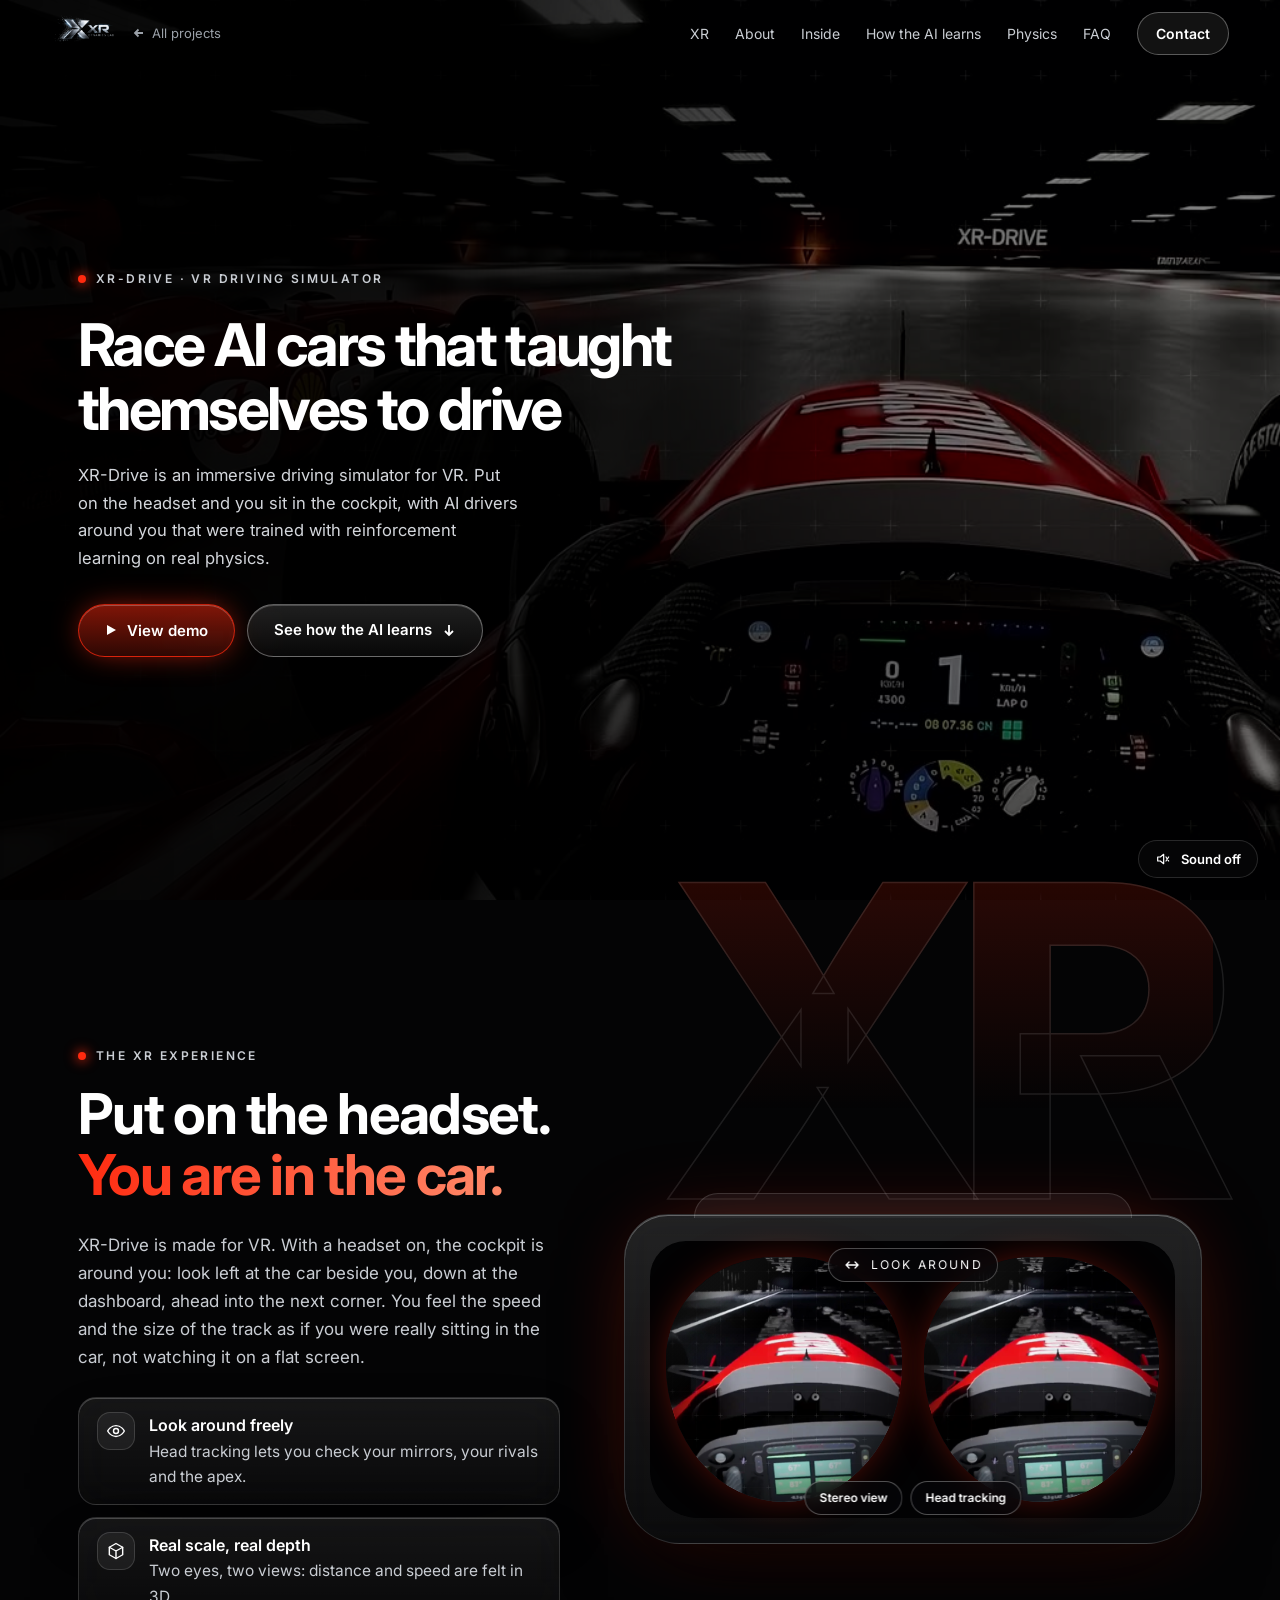
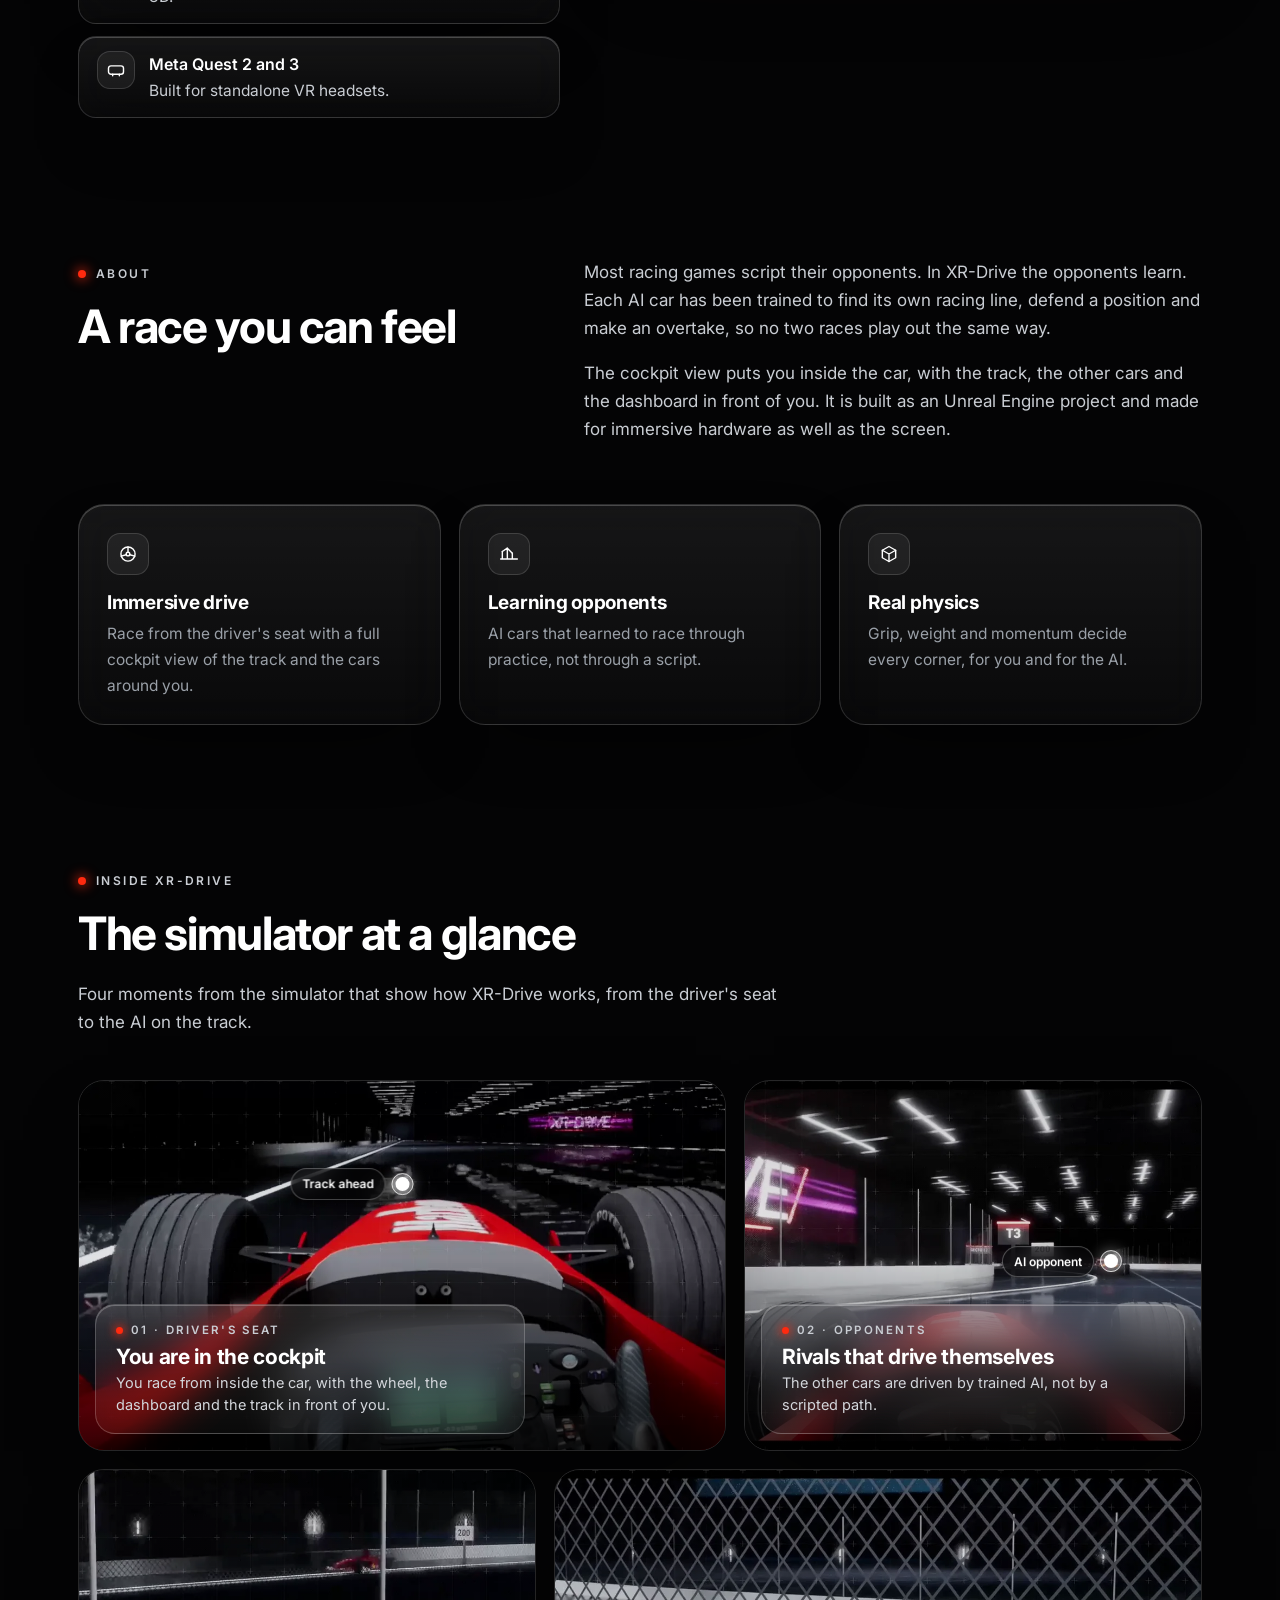
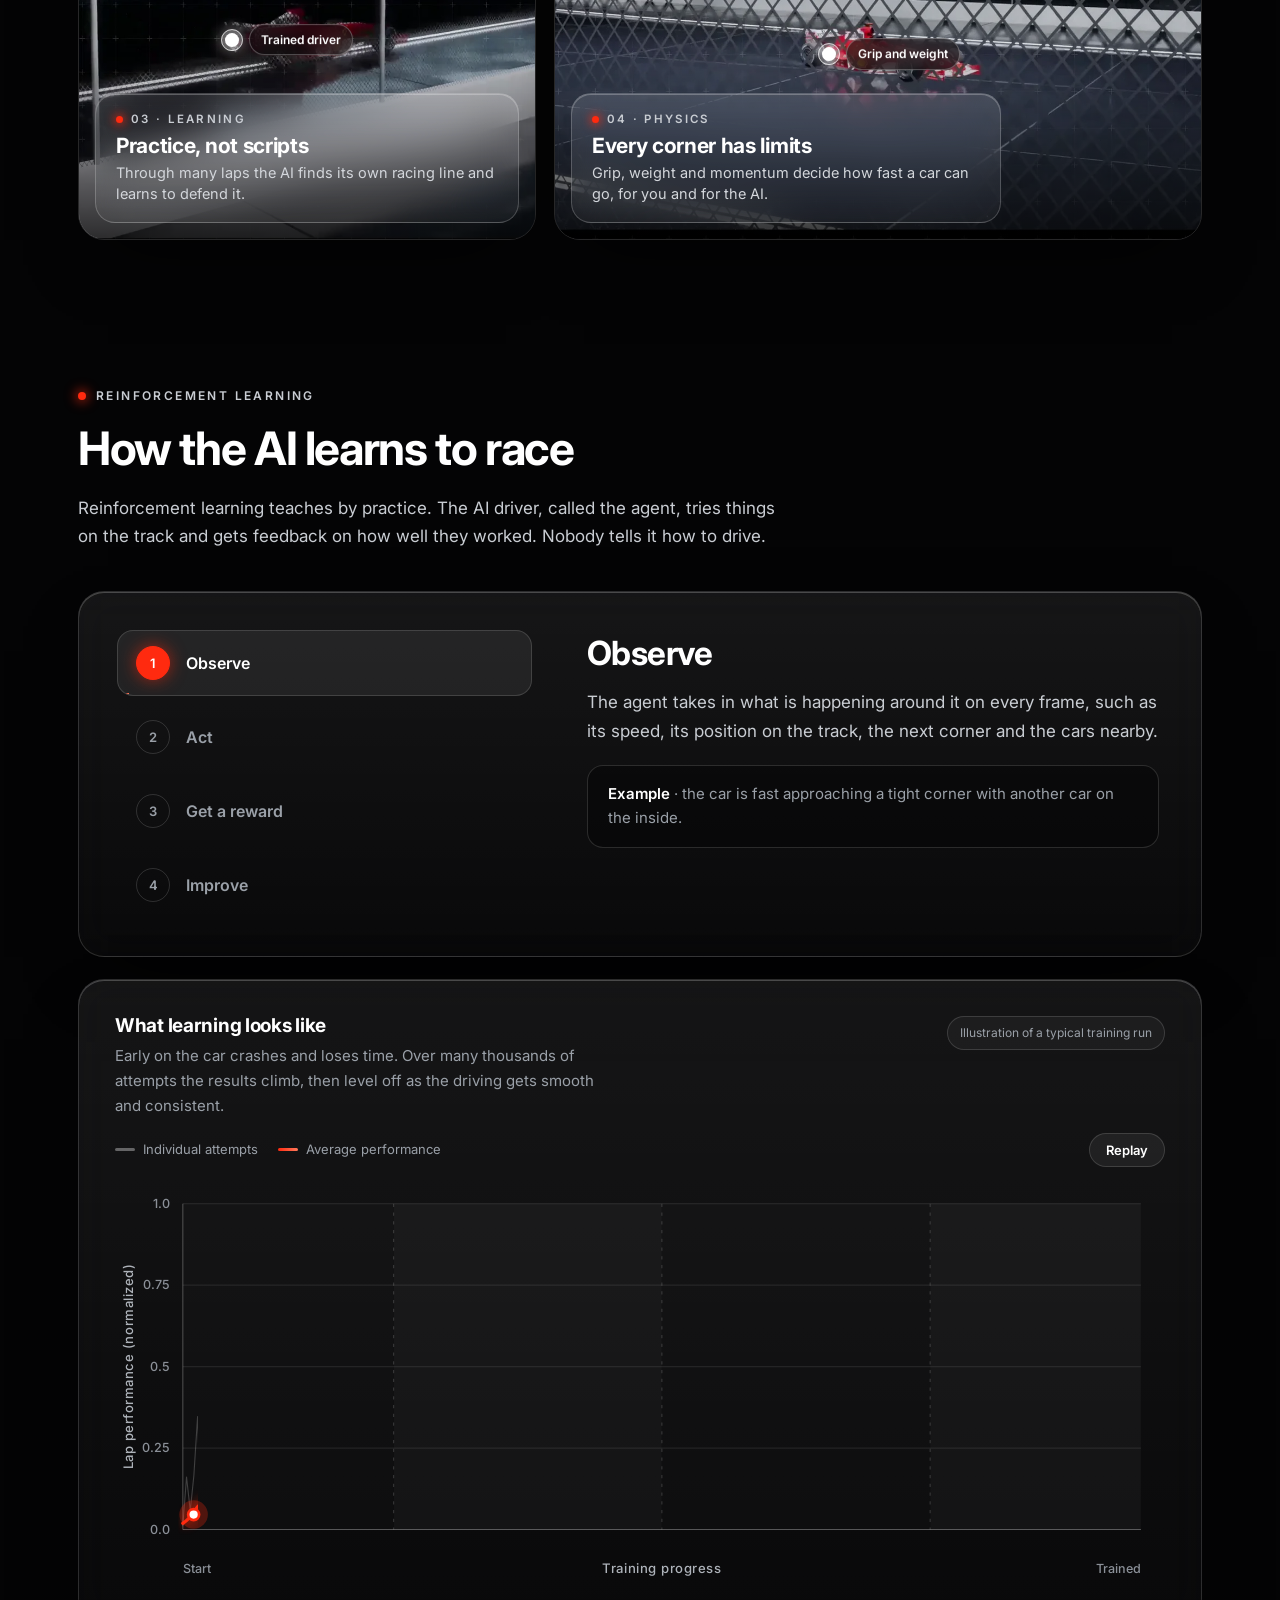
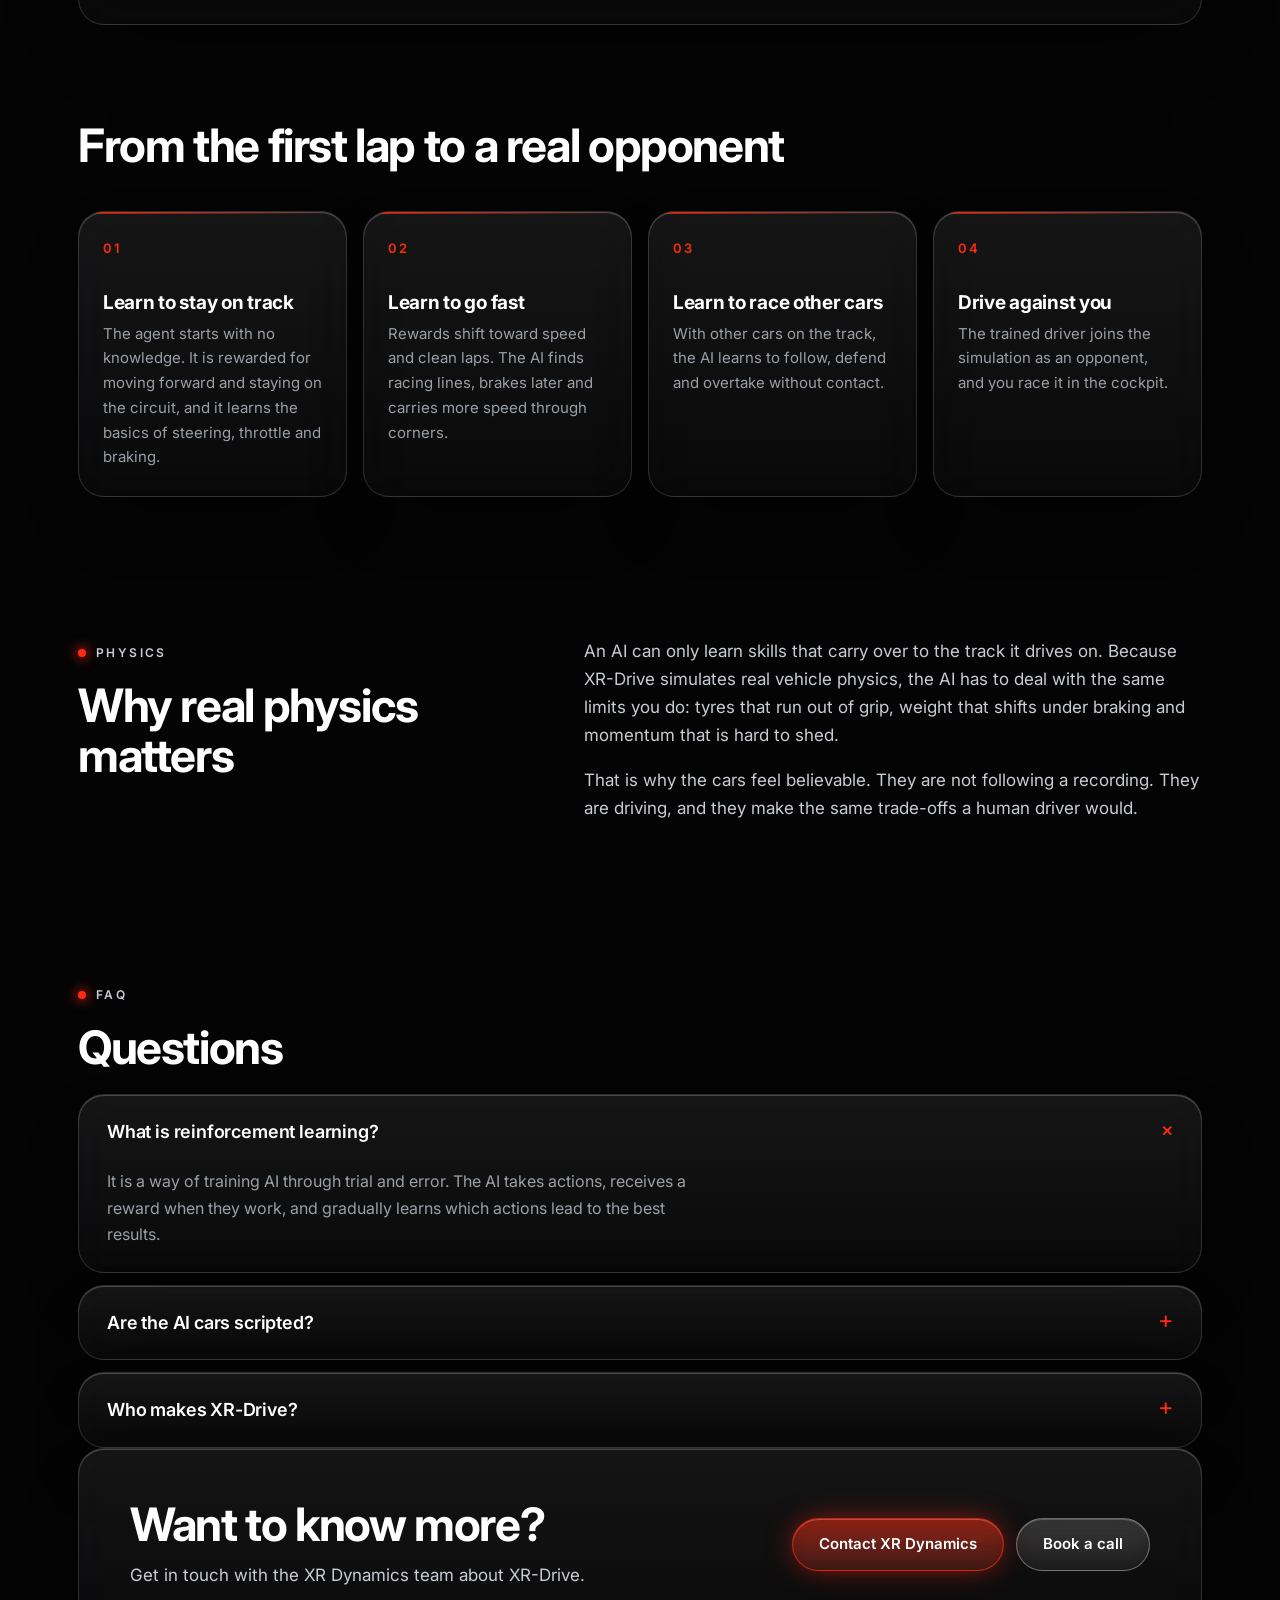
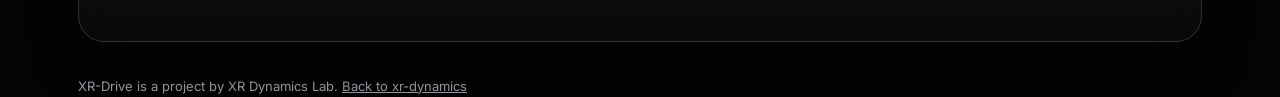
==== commit 2184f0e3: "XR-Drive hero: simplify (smaller headline, fewer elements, stronger left shade) Co-Authored-By: Clau" ====
--- a/xr-drive/index.html
+++ b/xr-drive/index.html
@@ -24,7 +24,7 @@
 body{margin:0;background:var(--bg);color:var(--ink);font:400 17px/1.65 var(--sans);-webkit-font-smoothing:antialiased;overflow-x:clip}
 a{color:inherit;text-decoration:none}
 h1,h2,h3{margin:0;font-weight:700;letter-spacing:-.03em;line-height:1.08}
-h1{font-size:clamp(38px,5.4vw,82px);font-weight:700;letter-spacing:-.045em}
+h1{font-size:clamp(34px,4.6vw,68px);font-weight:700;letter-spacing:-.045em}
 h2{font-size:clamp(28px,3.6vw,50px);margin-bottom:.45em}
 h3{font-size:19px;letter-spacing:-.015em;margin-bottom:.4em}
 p{margin:0 0 1em;color:var(--soft);max-width:64ch}
@@ -34,7 +34,7 @@
 .veil{position:fixed;inset:0;z-index:-2;pointer-events:none;background:
   radial-gradient(ellipse 90% 70% at 70% 40%,transparent 0%,rgba(0,0,0,.35) 100%),
   rgba(2,2,4,var(--veil))}
-.veil::after{content:"";position:absolute;inset:0;background:linear-gradient(90deg,rgba(0,0,0,.82) 0%,rgba(0,0,0,.55) 38%,rgba(0,0,0,0) 72%);opacity:calc(1.3 - var(--veil)*1.2)}
+.veil::after{content:"";position:absolute;inset:0;background:linear-gradient(90deg,rgba(0,0,0,.94) 0%,rgba(0,0,0,.88) 30%,rgba(0,0,0,.6) 50%,rgba(0,0,0,.15) 72%,rgba(0,0,0,0) 90%);opacity:calc(1.5 - var(--veil)*1.5)}
 
 .wrap{position:relative;max-width:1180px;margin:0 auto;padding:0 28px}
 .glass{background:var(--glass);border:1px solid var(--edge);border-radius:26px;-webkit-backdrop-filter:blur(20px) saturate(1.4);backdrop-filter:blur(20px) saturate(1.4);box-shadow:inset 0 1px 0 rgba(255,255,255,.22),0 30px 70px -30px rgba(0,0,0,.8)}
@@ -54,17 +54,17 @@
 .top nav .cta{padding:9px 18px;border-radius:999px;border:1px solid rgba(255,255,255,.3);background:rgba(255,255,255,.07);color:#fff;font-weight:600}
 
 /* buttons */
-.btns{display:flex;gap:12px;flex-wrap:wrap;margin-top:30px}
+.btns{display:flex;gap:12px;flex-wrap:wrap;margin-top:32px}
 .btn{display:inline-flex;align-items:center;gap:10px;padding:13px 26px;border-radius:999px;font-size:15px;font-weight:600;color:#fff;border:1px solid rgba(255,255,255,.34);background:linear-gradient(180deg,rgba(255,255,255,.12),rgba(255,255,255,.03));-webkit-backdrop-filter:blur(12px);backdrop-filter:blur(12px);box-shadow:inset 0 1px 0 rgba(255,255,255,.2);transition:transform .25s,box-shadow .25s,background .25s;cursor:pointer;font-family:inherit}
 .btn:hover{transform:translateY(-2px);background:rgba(255,255,255,.16)}
 .btn.red{border-color:rgba(255,42,15,.7);background:linear-gradient(180deg,rgba(255,42,15,.5),rgba(255,42,15,.18));box-shadow:inset 0 1px 0 rgba(255,255,255,.25),0 0 30px -6px rgba(255,42,15,.7)}
 .btn:focus-visible,summary:focus-visible,.step:focus-visible,.snd:focus-visible{outline:2px solid #fff;outline-offset:3px}
 
 /* hero */
-.hero{min-height:100svh;display:flex;align-items:center;padding:110px 0 90px}
-.hero h1{max-width:14ch;margin-top:6px;background:linear-gradient(100deg,#fff 0%,#fff 40%,#b9bec5 50%,#fff 60%,#fff 100%);background-size:300% 100%;-webkit-background-clip:text;background-clip:text;color:transparent;-webkit-text-fill-color:transparent;animation:sweep 7s linear infinite}
+.hero{min-height:100svh;display:flex;align-items:center;padding:110px 28px 90px}
+.hero h1{max-width:17ch;margin-top:6px;background:linear-gradient(100deg,#fff 0%,#fff 40%,#b9bec5 50%,#fff 60%,#fff 100%);background-size:300% 100%;-webkit-background-clip:text;background-clip:text;color:transparent;-webkit-text-fill-color:transparent;animation:sweep 7s linear infinite}
 @keyframes sweep{to{background-position:-300% 0}}
-.hero .lead{font-size:clamp(17px,1.5vw,21px);color:#d3d6db;margin:26px 0 0;max-width:46ch}
+.hero .lead{font-size:clamp(16px,1.3vw,19px);color:#d3d6db;margin:22px 0 0;max-width:44ch}
 .tags{display:flex;gap:10px;flex-wrap:wrap;margin-top:34px}
 .tag{padding:7px 14px;border-radius:999px;font-size:13px;color:var(--soft);border:1px solid var(--edge);background:rgba(255,255,255,.05);-webkit-backdrop-filter:blur(10px);backdrop-filter:blur(10px)}
 .scroll{position:absolute;left:28px;bottom:34px;font-size:12px;letter-spacing:.2em;text-transform:uppercase;color:var(--mute);display:flex;align-items:center;gap:12px}
@@ -246,18 +246,14 @@
 <main>
 <header class="wrap hero" id="hero">
   <div>
-    <span class="eyebrow">XR-Drive · by XR Dynamics</span>
-    <div><span class="badge-xr"><svg viewBox="0 0 24 24" aria-hidden="true"><path d="M3 9a3 3 0 013-3h12a3 3 0 013 3v5a3 3 0 01-3 3h-3l-1.5-2h-3L9 17H6a3 3 0 01-3-3V9z"/></svg>Wear the headset. Feel yourself in the car.</span></div>
+    <span class="eyebrow">XR-Drive · VR driving simulator</span>
     <h1>Race AI cars that taught themselves to drive</h1>
     <p class="lead">XR-Drive is an immersive driving simulator for VR. Put on the headset and you sit in the cockpit, with AI drivers around you that were trained with reinforcement learning on real physics.</p>
     <div class="btns">
       <button class="btn red" id="demoOpen" type="button"><svg width="12" height="12" viewBox="0 0 12 12" aria-hidden="true"><path d="M2 1l9 5-9 5z" fill="currentColor"/></svg>View demo</button>
       <a class="btn" href="#learning">See how the AI learns <svg width="14" height="14" viewBox="0 0 14 14" fill="none" stroke="currentColor" stroke-width="1.8" aria-hidden="true"><path d="M7 2v10M3 8l4 4 4-4"/></svg></a>
-      <a class="btn" href="#faq">Read the FAQ</a>
-    </div>
-    <div class="tags"><span class="tag">Unreal Engine</span><span class="tag">Reinforcement learning</span><span class="tag">Real vehicle physics</span><span class="tag xr">Built for XR · VR headset</span></div>
-  </div>
-  <div class="scroll" aria-hidden="true"><i></i>Scroll</div>
+    </div>
+  </div>
 </header>
 
 <div class="wrap">
@@ -401,7 +397,7 @@
   const onScroll = () => {
     const y = scrollY, h = innerHeight;
     top.classList.toggle("solid", y > 30);
-    root.style.setProperty("--veil", (0.28 + 0.52 * Math.min(1, y / (h * 0.75))).toFixed(3));
+    root.style.setProperty("--veil", (0.34 + 0.46 * Math.min(1, y / (h * 0.75))).toFixed(3));
   };
   addEventListener("scroll", onScroll, { passive: true }); onScroll();
 
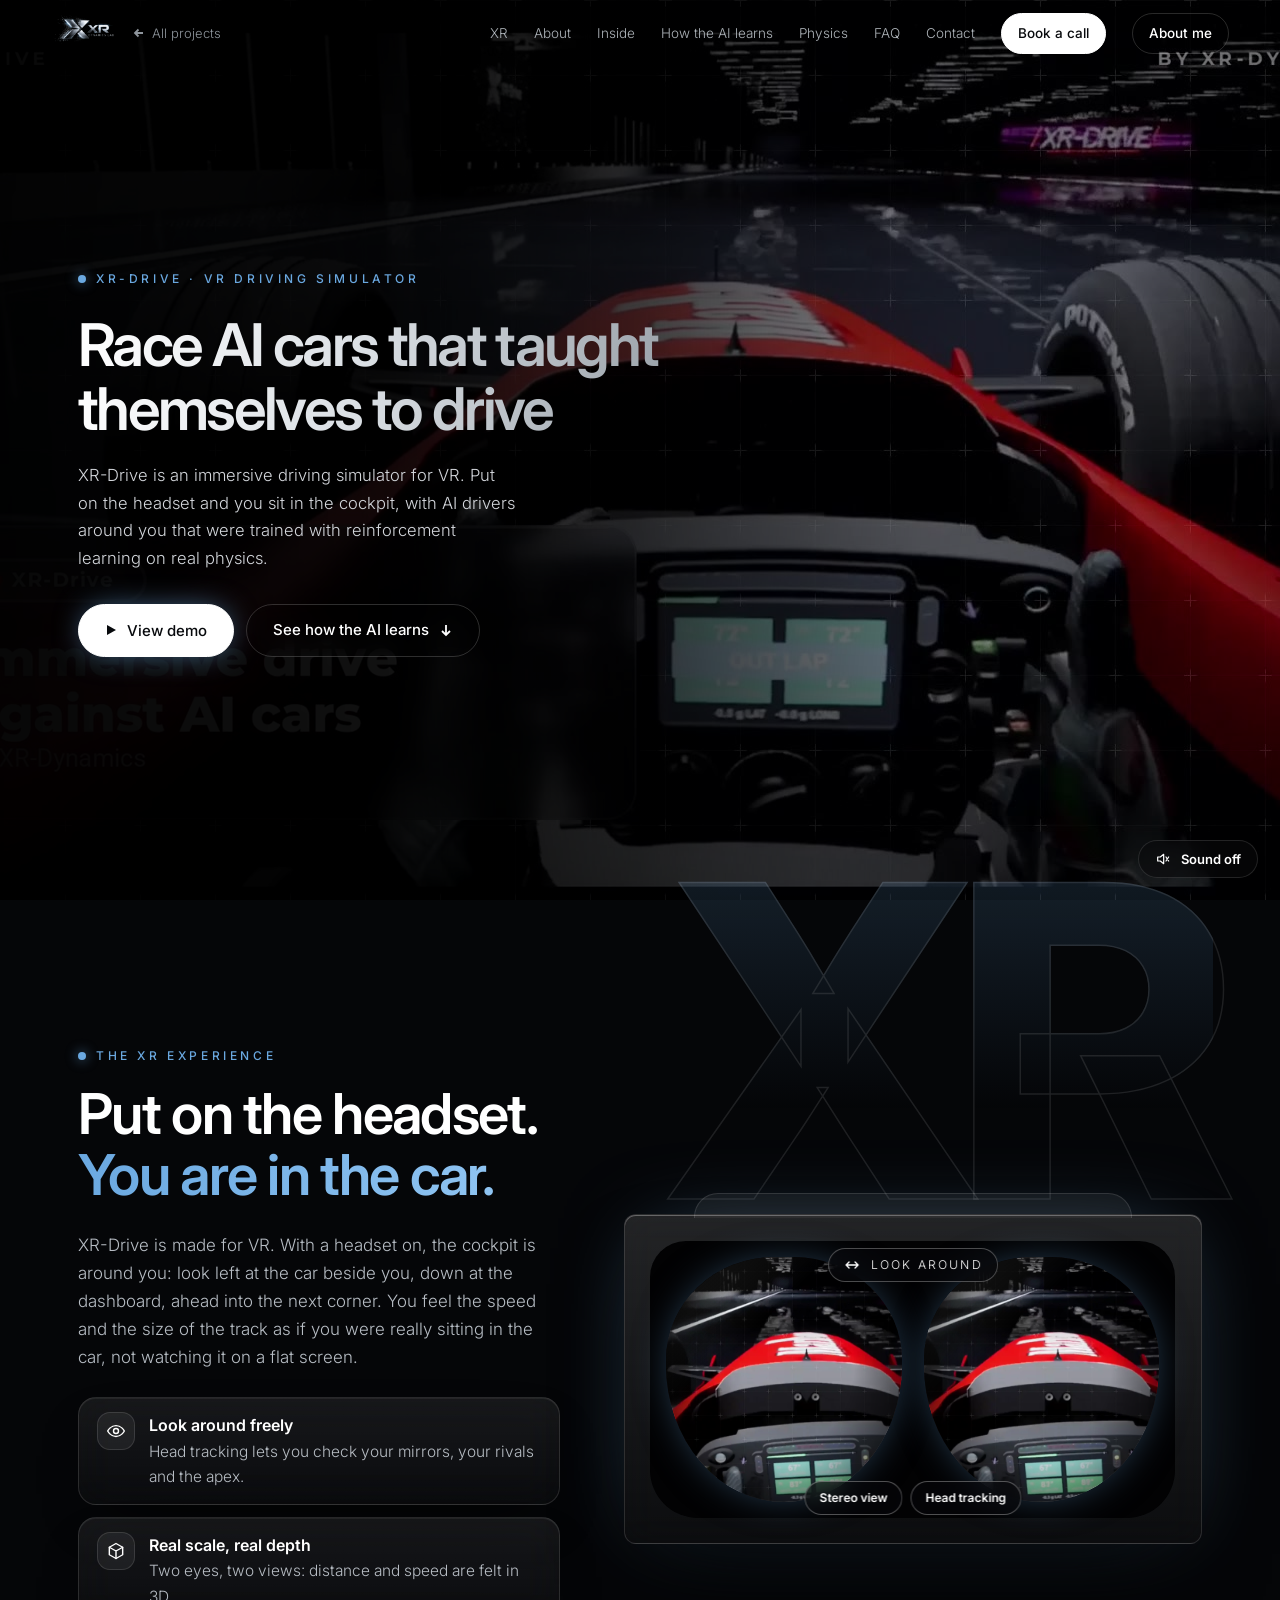
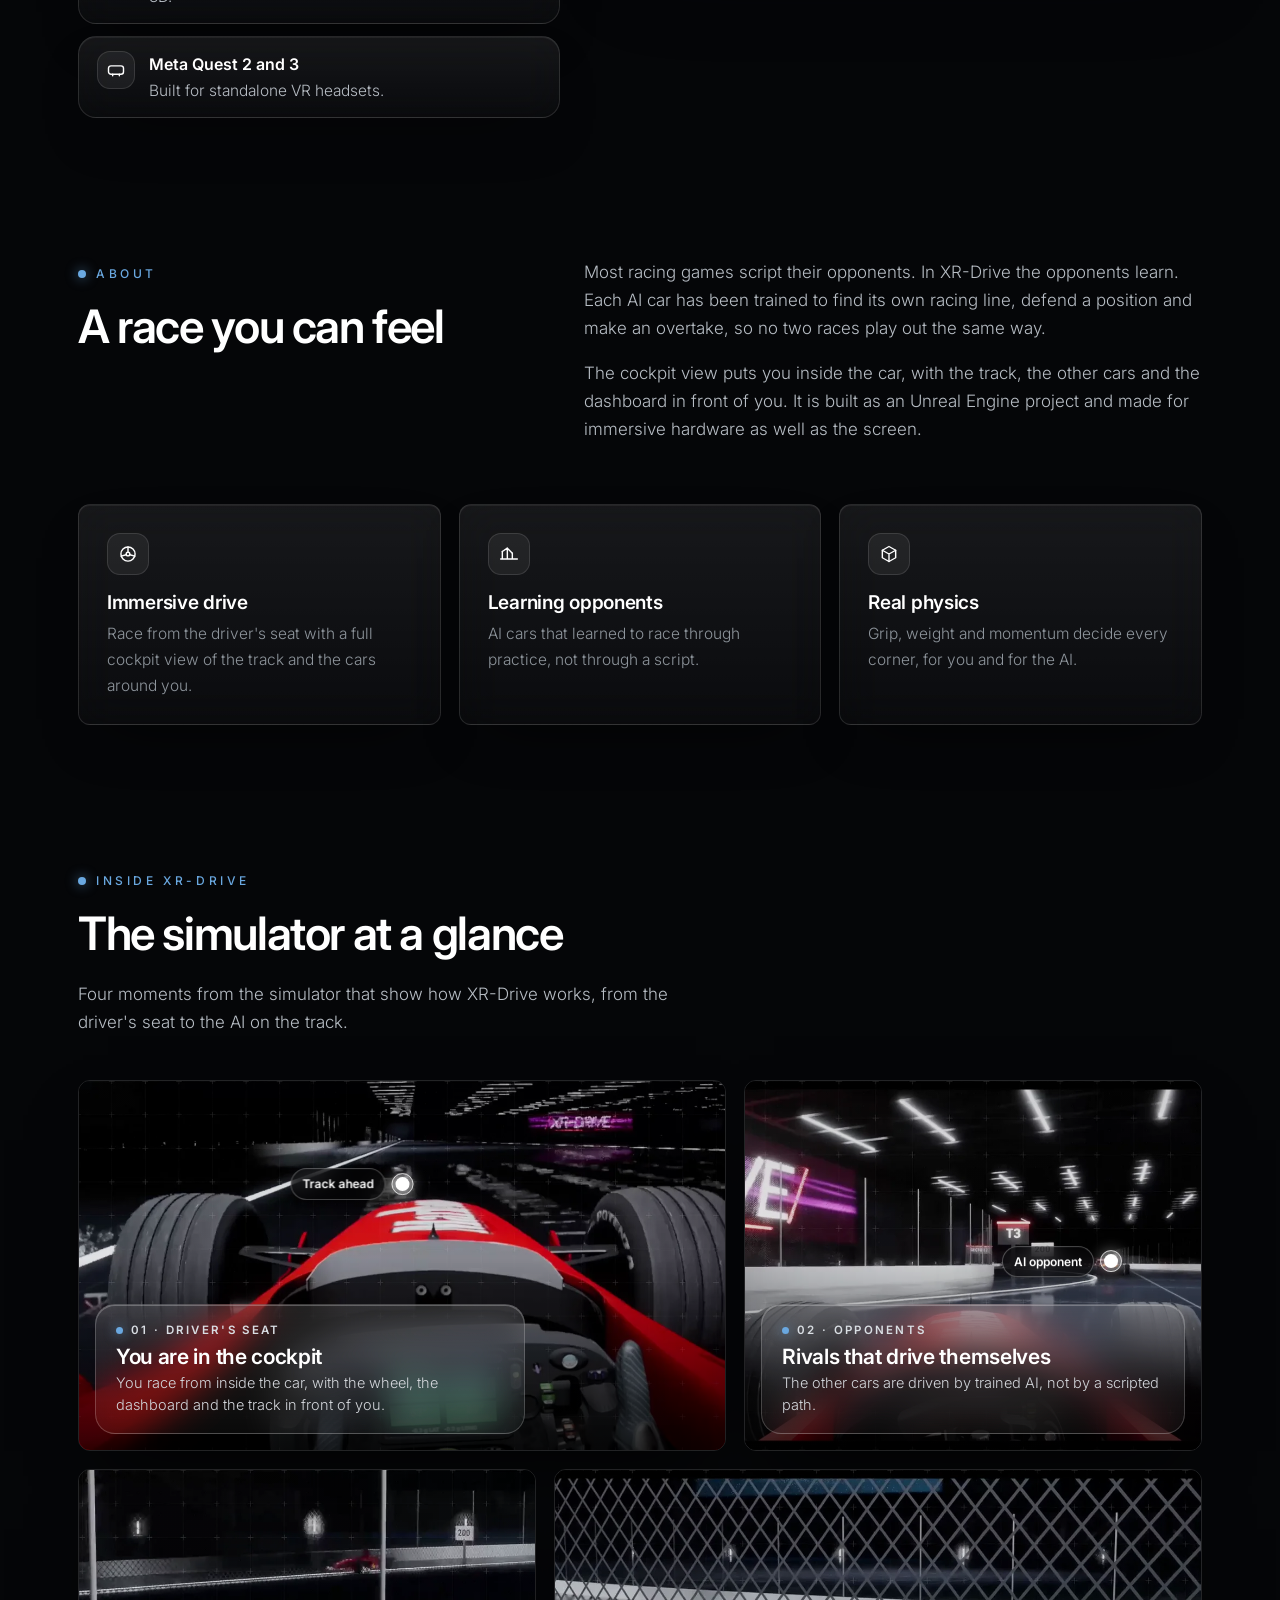
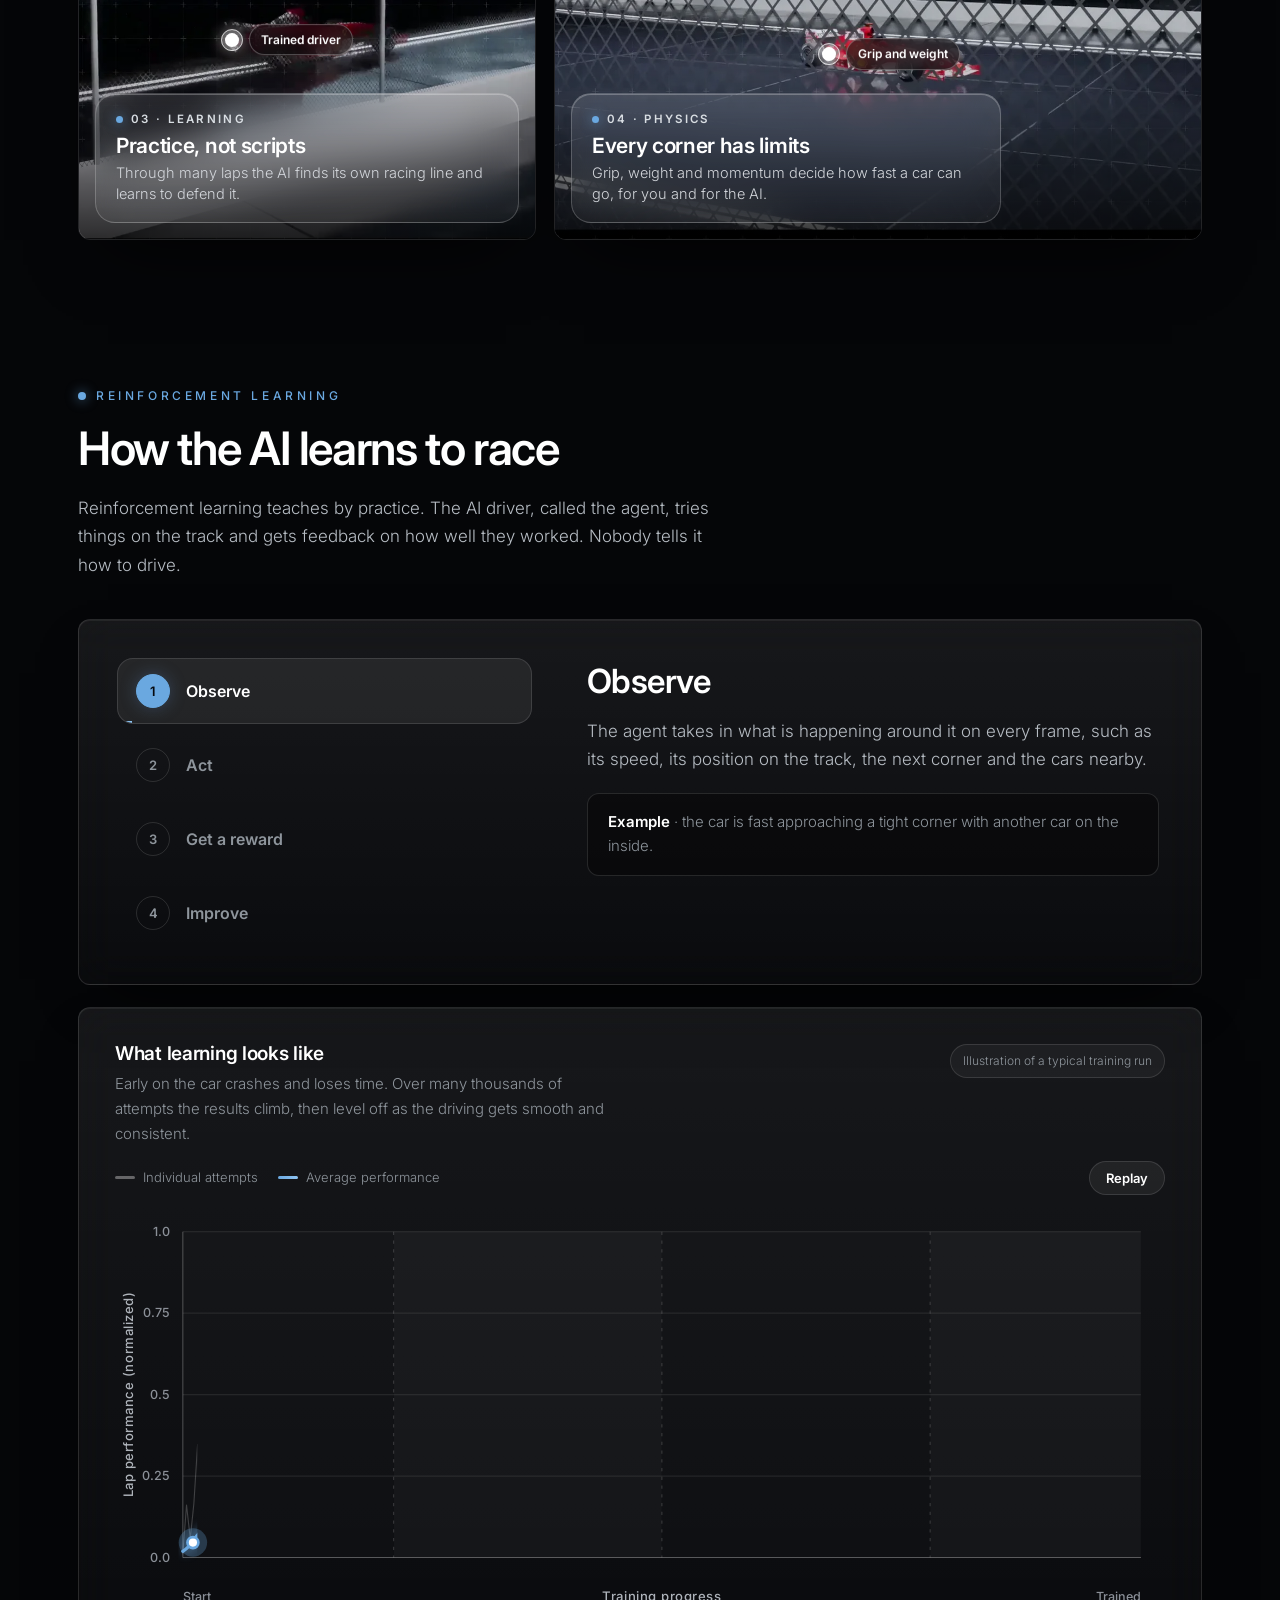
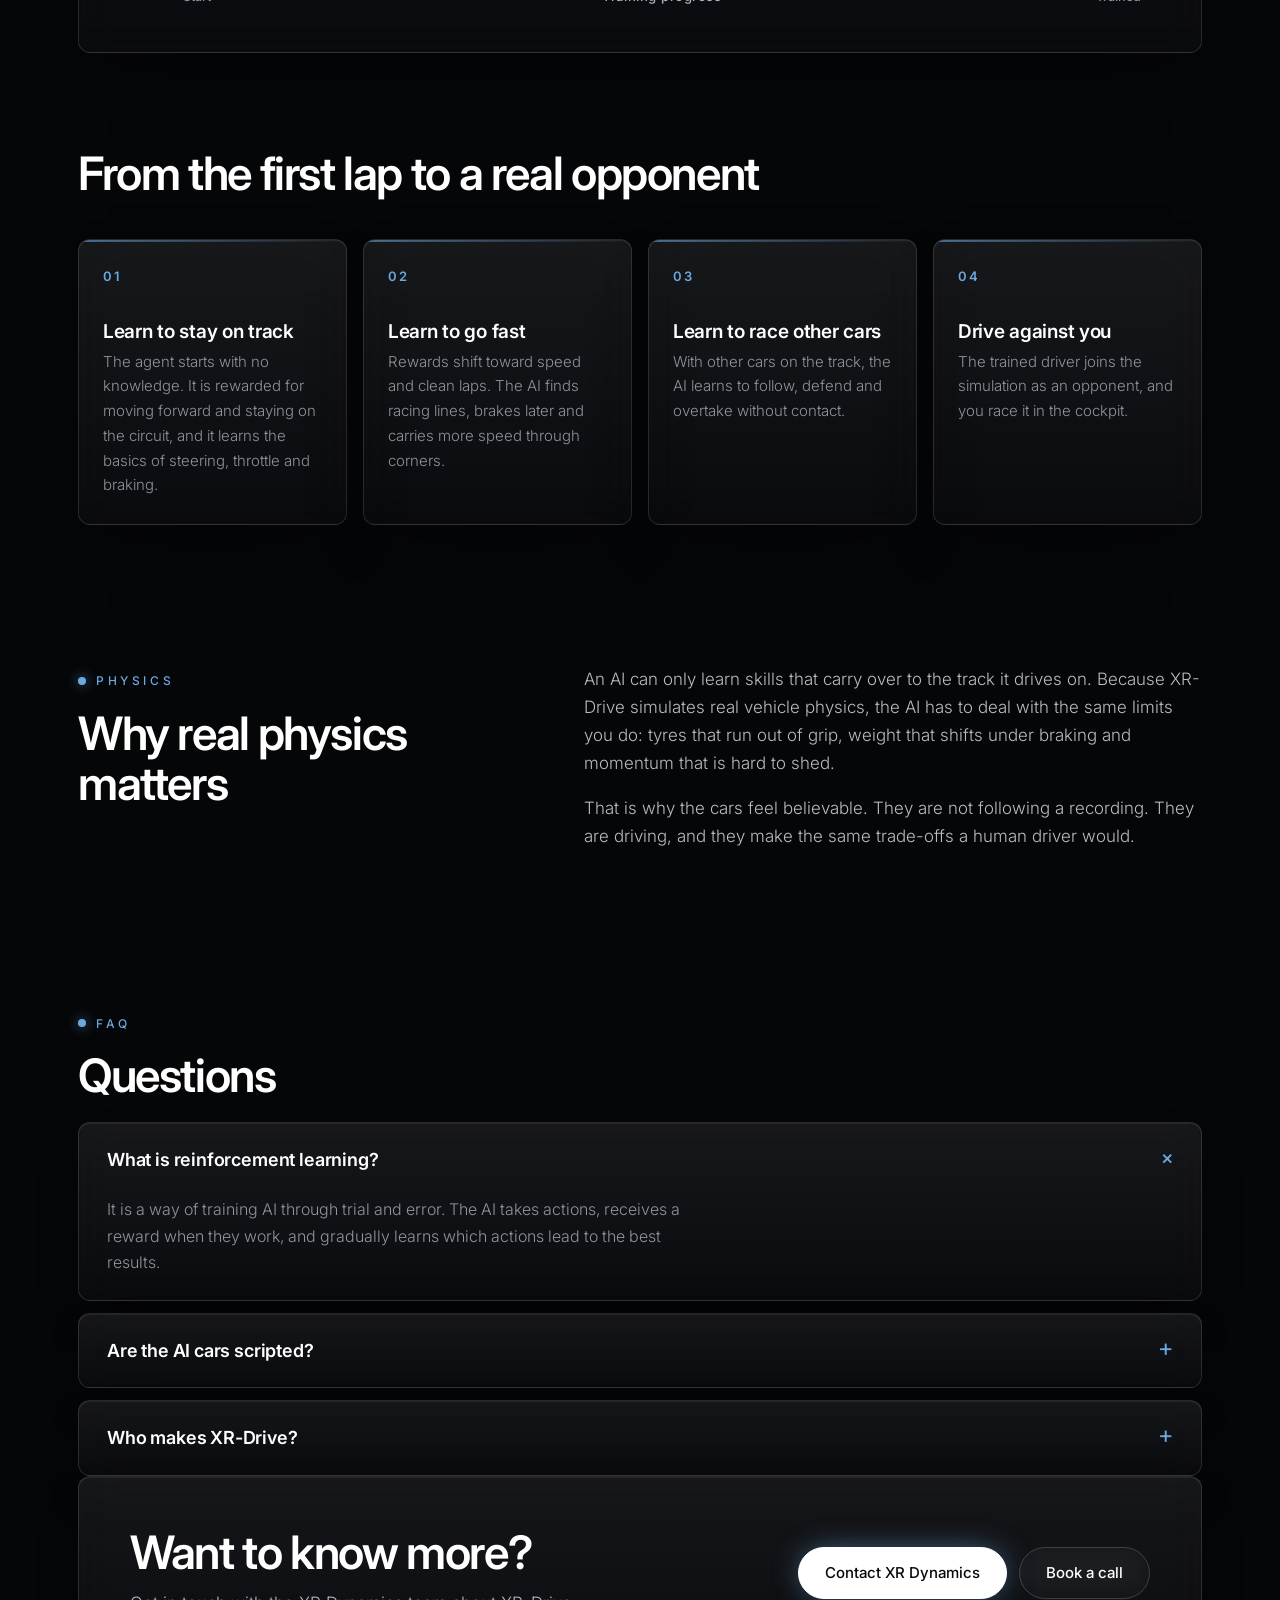
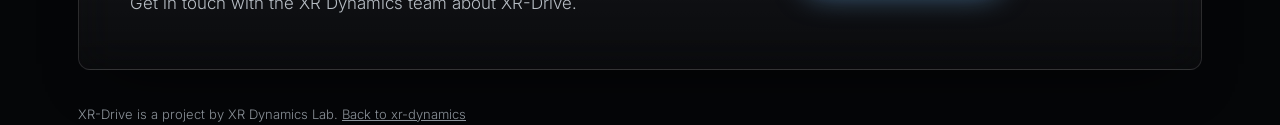
==== commit 2dadf37d: "XR-Flight page, Astraion-style theme for home and XR-Drive, new hero video, Book a call in nav, XR-F" ====
--- a/xr-drive/index.html
+++ b/xr-drive/index.html
@@ -7,14 +7,14 @@
 <meta name="description" content="XR-Drive is an immersive driving simulator where you race AI cars trained with reinforcement learning on real physics. Built by XR Dynamics Lab.">
 <meta property="og:title" content="XR-Drive: immersive racing against AI cars">
 <meta property="og:description" content="Race AI cars that taught themselves to drive, in an Unreal Engine driving simulator built for XR.">
-<meta property="og:image" content="../assets/poster/xr-drive-page.jpg">
+<meta property="og:image" content="../assets/poster/xr-drive-final.jpg">
 <link rel="icon" href="data:image/svg+xml,%3Csvg xmlns='http://www.w3.org/2000/svg' viewBox='0 0 32 32'%3E%3Crect width='32' height='32' rx='7' fill='%23000'/%3E%3Cpath d='M8 9l16 14M24 9L8 23' stroke='%23fff' stroke-width='2.5'/%3E%3C/svg%3E">
 <link rel="preconnect" href="https://fonts.googleapis.com">
 <link rel="preconnect" href="https://fonts.gstatic.com" crossorigin>
 <link href="https://fonts.googleapis.com/css2?family=Inter:wght@400;500;600;700;800&display=swap" rel="stylesheet">
 <style>
 :root{
-  --bg:#040405; --ink:#fff; --mute:#9aa0a8; --soft:#c9cdd3; --red:#ff2a0f; --green:#19e68c;
+  --bg:#040405; --ink:#fff; --mute:#9aa0a8; --soft:#c9cdd3; --red:#6aa8e0; --green:#ffffff;
   --glass:linear-gradient(180deg,rgba(255,255,255,.075),rgba(255,255,255,.025));
   --edge:rgba(255,255,255,.14); --veil:.3;
   --sans:"Inter",-apple-system,BlinkMacSystemFont,"Segoe UI",Helvetica,Arial,sans-serif;
@@ -39,7 +39,7 @@
 .wrap{position:relative;max-width:1180px;margin:0 auto;padding:0 28px}
 .glass{background:var(--glass);border:1px solid var(--edge);border-radius:26px;-webkit-backdrop-filter:blur(20px) saturate(1.4);backdrop-filter:blur(20px) saturate(1.4);box-shadow:inset 0 1px 0 rgba(255,255,255,.22),0 30px 70px -30px rgba(0,0,0,.8)}
 .eyebrow{display:inline-flex;align-items:center;gap:10px;font-size:12px;font-weight:600;letter-spacing:.2em;text-transform:uppercase;color:var(--soft);margin-bottom:18px}
-.eyebrow::before{content:"";width:8px;height:8px;border-radius:50%;background:var(--red);box-shadow:0 0 12px 2px rgba(255,42,15,.7)}
+.eyebrow::before{content:"";width:8px;height:8px;border-radius:50%;background:var(--red);box-shadow:0 0 12px 2px rgba(106,168,224,.7)}
 
 /* header */
 .top{position:fixed;z-index:20;top:0;left:0;right:0;height:68px;display:flex;align-items:center;justify-content:space-between;padding:0 clamp(18px,4vw,56px);transition:background .3s,border-color .3s;border-bottom:1px solid transparent}
@@ -57,7 +57,7 @@
 .btns{display:flex;gap:12px;flex-wrap:wrap;margin-top:32px}
 .btn{display:inline-flex;align-items:center;gap:10px;padding:13px 26px;border-radius:999px;font-size:15px;font-weight:600;color:#fff;border:1px solid rgba(255,255,255,.34);background:linear-gradient(180deg,rgba(255,255,255,.12),rgba(255,255,255,.03));-webkit-backdrop-filter:blur(12px);backdrop-filter:blur(12px);box-shadow:inset 0 1px 0 rgba(255,255,255,.2);transition:transform .25s,box-shadow .25s,background .25s;cursor:pointer;font-family:inherit}
 .btn:hover{transform:translateY(-2px);background:rgba(255,255,255,.16)}
-.btn.red{border-color:rgba(255,42,15,.7);background:linear-gradient(180deg,rgba(255,42,15,.5),rgba(255,42,15,.18));box-shadow:inset 0 1px 0 rgba(255,255,255,.25),0 0 30px -6px rgba(255,42,15,.7)}
+.btn.red{border-color:rgba(106,168,224,.7);background:linear-gradient(180deg,rgba(106,168,224,.5),rgba(106,168,224,.18));box-shadow:inset 0 1px 0 rgba(255,255,255,.25),0 0 30px -6px rgba(106,168,224,.7)}
 .btn:focus-visible,summary:focus-visible,.step:focus-visible,.snd:focus-visible{outline:2px solid #fff;outline-offset:3px}
 
 /* hero */
@@ -89,8 +89,8 @@
 .step{position:relative;display:flex;align-items:center;gap:16px;text-align:left;font:600 16px var(--sans);color:var(--mute);padding:15px 18px;border-radius:16px;border:1px solid transparent;background:transparent;cursor:pointer;transition:color .3s,background .3s,border-color .3s;overflow:hidden}
 .step b{flex:none;display:grid;place-items:center;width:34px;height:34px;border-radius:50%;border:1px solid var(--edge);font-size:13px;font-weight:600;transition:all .3s}
 .step[aria-selected="true"]{color:#fff;background:rgba(255,255,255,.07);border-color:var(--edge)}
-.step[aria-selected="true"] b{background:var(--red);border-color:var(--red);box-shadow:0 0 18px -2px rgba(255,42,15,.8)}
-.step i{position:absolute;left:0;bottom:0;height:2px;width:0;background:linear-gradient(90deg,var(--red),#ff7a5c)}
+.step[aria-selected="true"] b{background:var(--red);border-color:var(--red);box-shadow:0 0 18px -2px rgba(106,168,224,.8)}
+.step i{position:absolute;left:0;bottom:0;height:2px;width:0;background:linear-gradient(90deg,var(--red),#8fc4f2)}
 .detail{padding:6px 4px;min-height:230px}
 .detail h3{font-size:clamp(24px,2.6vw,34px);margin-bottom:.5em}
 .detail p{font-size:17px}
@@ -128,7 +128,7 @@
 .shot::after{content:"";position:absolute;inset:0;background:linear-gradient(0deg,rgba(0,0,0,.78) 0%,rgba(0,0,0,.1) 52%,rgba(0,0,0,.18) 100%);pointer-events:none}
 .cap{position:absolute;z-index:2;left:16px;right:16px;bottom:16px;max-width:430px;padding:16px 20px 17px;border-radius:20px;border:1px solid rgba(255,255,255,.2);background:linear-gradient(180deg,rgba(255,255,255,.13),rgba(255,255,255,.04));-webkit-backdrop-filter:blur(18px) saturate(1.4);backdrop-filter:blur(18px) saturate(1.4);box-shadow:inset 0 1px 0 rgba(255,255,255,.25)}
 .cap small{display:flex;align-items:center;gap:8px;font-size:11.5px;font-weight:600;letter-spacing:.2em;text-transform:uppercase;color:var(--soft);margin-bottom:6px}
-.cap small::before{content:"";width:7px;height:7px;border-radius:50%;background:var(--red);box-shadow:0 0 10px 2px rgba(255,42,15,.7)}
+.cap small::before{content:"";width:7px;height:7px;border-radius:50%;background:var(--red);box-shadow:0 0 10px 2px rgba(106,168,224,.7)}
 .cap h3{font-size:21px;margin:0 0 4px}
 .cap p{margin:0;font-size:14.5px;line-height:1.5;color:#d3d6db}
 .pin{position:absolute;z-index:2;transform:translate(-50%,-50%);display:flex;align-items:center;gap:10px;pointer-events:none}
@@ -142,18 +142,18 @@
 
 /* XR highlight */
 .xrs{position:relative}
-.xrs::before{content:"XR";position:absolute;z-index:-1;right:-1%;top:-4%;font-weight:800;font-size:clamp(200px,34vw,520px);letter-spacing:-.06em;line-height:.8;color:transparent;-webkit-text-stroke:1.5px rgba(255,255,255,.1);pointer-events:none;background:linear-gradient(180deg,rgba(255,42,15,.16),transparent 70%);-webkit-background-clip:text;background-clip:text}
+.xrs::before{content:"XR";position:absolute;z-index:-1;right:-1%;top:-4%;font-weight:800;font-size:clamp(200px,34vw,520px);letter-spacing:-.06em;line-height:.8;color:transparent;-webkit-text-stroke:1.5px rgba(255,255,255,.1);pointer-events:none;background:linear-gradient(180deg,rgba(106,168,224,.16),transparent 70%);-webkit-background-clip:text;background-clip:text}
 .xr-grid{display:grid;grid-template-columns:5fr 6fr;gap:clamp(28px,5vw,72px);align-items:center}
 .xr-grid h2{font-size:clamp(32px,4.4vw,64px)}
-.xr-grid h2 em{font-style:normal;background:linear-gradient(100deg,#ff2a0f,#ff8a6a);-webkit-background-clip:text;background-clip:text;color:transparent;-webkit-text-fill-color:transparent}
+.xr-grid h2 em{font-style:normal;background:linear-gradient(100deg,#6aa8e0,#8fc4f2);-webkit-background-clip:text;background-clip:text;color:transparent;-webkit-text-fill-color:transparent}
 .xr-list{list-style:none;margin:26px 0 0;padding:0;display:grid;gap:12px}
 .xr-list li{display:flex;gap:14px;align-items:flex-start;padding:14px 18px;border-radius:18px;font-size:15.5px;color:var(--soft)}
 .xr-list b{display:block;color:#fff;font-weight:600;font-size:16px}
 .xr-list .ico{flex:none;margin:0;width:38px;height:38px}
-.vr{position:relative;padding:clamp(14px,2vw,26px);border-radius:44px 44px 56px 56px;border:1px solid var(--edge);background:linear-gradient(180deg,rgba(255,255,255,.12),rgba(255,255,255,.03));-webkit-backdrop-filter:blur(18px);backdrop-filter:blur(18px);box-shadow:inset 0 1px 0 rgba(255,255,255,.3),0 40px 90px -30px rgba(0,0,0,.9),0 0 90px -34px rgba(255,42,15,.6)}
+.vr{position:relative;padding:clamp(14px,2vw,26px);border-radius:44px 44px 56px 56px;border:1px solid var(--edge);background:linear-gradient(180deg,rgba(255,255,255,.12),rgba(255,255,255,.03));-webkit-backdrop-filter:blur(18px);backdrop-filter:blur(18px);box-shadow:inset 0 1px 0 rgba(255,255,255,.3),0 40px 90px -30px rgba(0,0,0,.9),0 0 90px -34px rgba(106,168,224,.6)}
 .vr::before{content:"";position:absolute;left:12%;right:12%;top:-22px;height:24px;border-radius:24px 24px 0 0;border:1px solid var(--edge);border-bottom:0;background:rgba(255,255,255,.05)}
 .vr-eyes{display:grid;grid-template-columns:1fr 1fr;gap:clamp(10px,2vw,22px);padding:clamp(8px,1.4vw,16px);border-radius:36px 36px 48px 48px;background:#020203}
-.eye{position:relative;aspect-ratio:1/1.04;border-radius:46% 46% 50% 50% / 42% 42% 56% 56%;overflow:hidden;background:#000;box-shadow:inset 0 0 0 2px rgba(255,255,255,.1),0 0 40px -10px rgba(255,42,15,.5)}
+.eye{position:relative;aspect-ratio:1/1.04;border-radius:46% 46% 50% 50% / 42% 42% 56% 56%;overflow:hidden;background:#000;box-shadow:inset 0 0 0 2px rgba(255,255,255,.1),0 0 40px -10px rgba(106,168,224,.5)}
 .eye i{position:absolute;inset:-4% -30%;background:url(../assets/xrdrive/cockpit.webp) 50% 50%/cover;animation:look 11s ease-in-out infinite}
 .eye.r i{animation-delay:-.35s;transform:translateX(-1.5%)}
 .eye::after{content:"";position:absolute;inset:0;border-radius:inherit;background:radial-gradient(ellipse at 50% 46%,transparent 42%,rgba(0,0,0,.55) 74%,#000 100%),linear-gradient(135deg,rgba(255,255,255,.16),transparent 34%);pointer-events:none}
@@ -163,8 +163,8 @@
 .vr-look{white-space:nowrap;position:absolute;left:50%;top:clamp(18px,2.6vw,34px);transform:translateX(-50%);z-index:2;display:flex;align-items:center;gap:10px;font-size:12px;letter-spacing:.18em;text-transform:uppercase;color:#fff;padding:6px 14px;border-radius:999px;border:1px solid rgba(255,255,255,.28);background:rgba(8,8,10,.6);-webkit-backdrop-filter:blur(10px);backdrop-filter:blur(10px)}
 .vr-look svg{width:18px;height:18px;stroke:#fff;fill:none;stroke-width:1.8;stroke-linecap:round;stroke-linejoin:round;animation:sway 11s ease-in-out infinite}
 @keyframes sway{0%,100%{transform:translateX(5px)}50%{transform:translateX(-5px)}}
-.tag.xr{color:#fff;border-color:rgba(255,42,15,.7);background:rgba(255,42,15,.2);box-shadow:0 0 22px -6px rgba(255,42,15,.8)}
-.badge-xr{display:inline-flex;align-items:center;gap:10px;margin:0 0 22px;padding:9px 18px;border-radius:999px;font-size:14px;font-weight:600;color:#fff;border:1px solid rgba(255,42,15,.65);background:linear-gradient(180deg,rgba(255,42,15,.3),rgba(255,42,15,.08));box-shadow:0 0 30px -8px rgba(255,42,15,.8),inset 0 1px 0 rgba(255,255,255,.2)}
+.tag.xr{color:#fff;border-color:rgba(106,168,224,.7);background:rgba(106,168,224,.2);box-shadow:0 0 22px -6px rgba(106,168,224,.8)}
+.badge-xr{display:inline-flex;align-items:center;gap:10px;margin:0 0 22px;padding:9px 18px;border-radius:999px;font-size:14px;font-weight:600;color:#fff;border:1px solid rgba(106,168,224,.65);background:linear-gradient(180deg,rgba(106,168,224,.3),rgba(106,168,224,.08));box-shadow:0 0 30px -8px rgba(106,168,224,.8),inset 0 1px 0 rgba(255,255,255,.2)}
 .badge-xr svg{width:20px;height:20px;stroke:#fff;fill:none;stroke-width:1.7;stroke-linecap:round;stroke-linejoin:round}
 @media(max-width:900px){.xr-grid{grid-template-columns:1fr}.xrs::before{opacity:.6}}
 @media(prefers-reduced-motion:reduce){.eye i,.vr-look svg{animation:none;transform:none}}
@@ -195,7 +195,7 @@
 .demo{position:fixed;inset:0;z-index:50;display:grid;place-items:center;padding:24px}
 .demo[hidden]{display:none}
 .demo-back{position:absolute;inset:0;background:rgba(0,0,0,.55);-webkit-backdrop-filter:blur(14px);backdrop-filter:blur(14px);animation:fadeIn .35s ease both}
-.demo-box{position:relative;width:min(72vw,calc(72vh * 16 / 9));padding:10px;border-radius:30px;animation:pop .5s cubic-bezier(.2,.7,.2,1) both;background:linear-gradient(180deg,rgba(255,255,255,.12),rgba(255,255,255,.04));box-shadow:inset 0 1px 0 rgba(255,255,255,.28),0 40px 120px -20px rgba(0,0,0,.9),0 0 80px -30px rgba(255,42,15,.5)}
+.demo-box{position:relative;width:min(72vw,calc(72vh * 16 / 9));padding:10px;border-radius:30px;animation:pop .5s cubic-bezier(.2,.7,.2,1) both;background:linear-gradient(180deg,rgba(255,255,255,.12),rgba(255,255,255,.04));box-shadow:inset 0 1px 0 rgba(255,255,255,.28),0 40px 120px -20px rgba(0,0,0,.9),0 0 80px -30px rgba(106,168,224,.5)}
 .demo-box video{display:block;width:100%;aspect-ratio:16/9;border-radius:21px;background:#000;object-fit:contain}
 .demo-x{position:absolute;z-index:2;top:-18px;right:-18px;width:40px;height:40px;border-radius:50%;display:grid;place-items:center;color:#fff;cursor:pointer;border:1px solid rgba(255,255,255,.3);background:rgba(12,12,14,.8);-webkit-backdrop-filter:blur(10px);backdrop-filter:blur(10px)}
 .demo-x:hover{background:rgba(255,255,255,.16)}
@@ -219,12 +219,40 @@
   .veil::after{opacity:1;background:linear-gradient(0deg,rgba(0,0,0,.7),rgba(0,0,0,.35))}
 }
 @media(max-width:560px){.stages{grid-template-columns:1fr}.top .back span{display:none}}
+
+/* Monochrome dark theme (matches the XR Dynamics home): silver type, one cool-blue accent, pill controls */
+:root{--bg:#050608;--mute:#8e959c;--soft:#b7bdc4;--red:#6aa8e0;--green:#8fc4f2;--edge:rgba(255,255,255,.12);--accent:#6aa8e0;--glow:rgba(106,168,224,.35)}
+body{font-weight:300}
+h1,h2,h3{font-weight:600}
+.hero h1{background:linear-gradient(100deg,#fff 0%,#d9dee3 45%,#8e969e 100%);-webkit-background-clip:text;background-clip:text;animation:none;background-size:100% 100%}
+.eyebrow{color:var(--accent);letter-spacing:.3em;font-weight:500}
+.eyebrow::before,.cap small::before{background:var(--accent);box-shadow:0 0 12px 2px var(--glow)}
+.cap small{color:#d9dee3}
+.glass,.shot,.detail .ex,.vr{border-radius:12px}
+.glass{border-color:var(--edge);box-shadow:inset 0 1px 0 rgba(255,255,255,.06),0 24px 60px -30px rgba(0,0,0,.8)}
+.top.solid{background:rgba(5,6,8,.82);border-bottom-color:rgba(255,255,255,.08)}
+.top nav a{color:#aeb4ba;font-size:13.5px}
+.top nav a:hover{color:#fff}
+.top nav .cta{background:transparent;border:1px solid rgba(255,255,255,.16);color:#fff;font-weight:500;padding:8px 16px;transition:box-shadow .25s,border-color .25s}
+.top nav .cta:hover{border-color:var(--accent);box-shadow:0 0 22px var(--glow)}
+.top nav .cta.bk{background:#fff;border-color:#fff;color:#07090c}
+.top nav .cta.bk:hover{box-shadow:0 0 26px rgba(255,255,255,.35)}
+@media(max-width:980px){.top nav a:not(.cta){display:none}}
+.btn{font-weight:500;background:transparent;border-color:rgba(255,255,255,.18);box-shadow:none}
+.btn:hover{transform:translateY(-1px);border-color:var(--accent);background:transparent;box-shadow:0 0 28px var(--glow)}
+.btn.red{background:#fff;color:#07090c;border-color:#fff}
+.btn.red:hover{background:#fff;box-shadow:0 0 34px rgba(255,255,255,.4)}
+.step[aria-selected="true"] b{background:var(--accent);border-color:var(--accent);box-shadow:0 0 18px -2px var(--glow);color:#06090d}
+.step i{background:linear-gradient(90deg,var(--accent),#8fc4f2)}
+.stages li::before{color:var(--accent)}
+.stages li::after{background:linear-gradient(90deg,rgba(106,168,224,.7),transparent)}
+.snd{border-color:var(--edge)}
 @media(prefers-reduced-motion:reduce){html{scroll-behavior:auto}.rv{opacity:1;transform:none;filter:none;transition:none}.hero h1,.scroll i{animation:none}}
 </style>
 </head>
 <body>
 
-<video class="bgv" id="bgv" autoplay muted loop playsinline preload="auto" poster="../assets/poster/xr-drive-page.jpg" aria-hidden="true"><source src="../assets/video/xr-drive-page.mp4" type="video/mp4"></video>
+<video class="bgv" id="bgv" autoplay muted loop playsinline preload="auto" poster="../assets/poster/xr-drive-final.jpg" aria-hidden="true"><source src="../assets/video/xr-drive-final.mp4" type="video/mp4"></video>
 <div class="veil" aria-hidden="true"></div>
 
 <header class="top" id="top">
@@ -239,7 +267,9 @@
     <a href="#learning">How the AI learns</a>
     <a href="#physics">Physics</a>
     <a href="#faq">FAQ</a>
-    <a class="cta" href="../#contact">Contact</a>
+    <a href="../#contact">Contact</a>
+    <a class="cta bk" href="https://calendly.com/xrdynamics/30min" target="_blank" rel="noopener">Book a call</a>
+    <a class="cta ab" href="https://www.linkedin.com/in/surajit-saikia-phd-55b717101/" target="_blank" rel="noopener" aria-label="About me on LinkedIn">About me</a>
   </nav>
 </header>
 
@@ -333,7 +363,7 @@
       <p>Early on the car crashes and loses time. Over many thousands of attempts the results climb, then level off as the driving gets smooth and consistent.</p></div>
       <span class="chip">Illustration of a typical training run</span>
     </div>
-    <div class="legend"><span><i style="background:rgba(255,255,255,.35)"></i>Individual attempts</span><span><i style="background:linear-gradient(90deg,#ff2a0f,#ff7a5c)"></i>Average performance</span><button class="replay" id="replay" type="button">Replay</button></div>
+    <div class="legend"><span><i style="background:rgba(255,255,255,.35)"></i>Individual attempts</span><span><i style="background:linear-gradient(90deg,#6aa8e0,#8fc4f2)"></i>Average performance</span><button class="replay" id="replay" type="button">Replay</button></div>
     <div class="cwrap" id="cwrap">
       <svg id="csvg" viewBox="0 0 960 380" role="img" aria-label="Illustrative learning curve: performance rises across four training stages and levels off"></svg>
       <div class="tip" id="tip"></div>
@@ -382,7 +412,7 @@
   <div class="demo-back" data-close></div>
   <div class="demo-box glass">
     <button class="demo-x" type="button" data-close aria-label="Close demo"><svg width="16" height="16" viewBox="0 0 24 24" aria-hidden="true"><path d="M5 5l14 14M19 5L5 19" stroke="currentColor" stroke-width="1.8" stroke-linecap="round" fill="none"/></svg></button>
-    <video id="demoV" controls playsinline preload="none" poster="../assets/poster/xr-drive-page.jpg"></video>
+    <video id="demoV" controls playsinline preload="none" poster="../assets/poster/xr-drive-final.jpg"></video>
   </div>
 </div>
 
@@ -417,7 +447,7 @@
   const demo = $("#demo"), dv = $("#demoV"); let opener = null, bgWasPlaying = false;
   function openDemo() {
     opener = document.activeElement; bgWasPlaying = !v.paused; v.pause();
-    if (!dv.src) dv.src = "../assets/video/xr-drive-page.mp4";
+    if (!dv.src) dv.src = "../assets/video/xr-drive-final.mp4";
     demo.hidden = false; document.body.style.overflow = "hidden";
     dv.currentTime = 0; dv.muted = false; dv.play().catch(() => { dv.muted = true; dv.play().catch(() => {}); });
     $(".demo-x").focus({ preventScroll: true });
@@ -483,8 +513,8 @@
   for (let i = 0; i < N; i++) { raw.push(Math.max(.01, Math.min(.99, mean[i] + gauss() * sd[i] * 1.05))); ema += (raw[i] - ema) * .09; sm.push(ema); }
   const el = (n, a, p) => { const e = document.createElementNS(NS, n); for (const k in a) e.setAttribute(k, a[k]); (p || svg).appendChild(e); return e; };
   const defs = el("defs", {});
-  const g1 = el("linearGradient", { id: "gl", x1: 0, x2: 1, y1: 0, y2: 0 }, defs); el("stop", { offset: 0, "stop-color": "#ff2a0f" }, g1); el("stop", { offset: 1, "stop-color": "#ff8a6a" }, g1);
-  const g2 = el("linearGradient", { id: "ga", x1: 0, x2: 0, y1: 0, y2: 1 }, defs); el("stop", { offset: 0, "stop-color": "#ff2a0f", "stop-opacity": .32 }, g2); el("stop", { offset: 1, "stop-color": "#ff2a0f", "stop-opacity": 0 }, g2);
+  const g1 = el("linearGradient", { id: "gl", x1: 0, x2: 1, y1: 0, y2: 0 }, defs); el("stop", { offset: 0, "stop-color": "#6aa8e0" }, g1); el("stop", { offset: 1, "stop-color": "#8fc4f2" }, g1);
+  const g2 = el("linearGradient", { id: "ga", x1: 0, x2: 0, y1: 0, y2: 1 }, defs); el("stop", { offset: 0, "stop-color": "#6aa8e0", "stop-opacity": .32 }, g2); el("stop", { offset: 1, "stop-color": "#6aa8e0", "stop-opacity": 0 }, g2);
   const cp = el("clipPath", { id: "cc" }, defs), cr = el("rect", { x: M.l - 4, y: 0, width: 0, height: H }, cp);
   const blur = el("filter", { id: "gb", x: "-20%", y: "-20%", width: "140%", height: "140%" }, defs); el("feGaussianBlur", { stdDeviation: 5 }, blur);
   // stage bands + labels
@@ -508,8 +538,8 @@
   el("path", { d: line(raw), fill: "none", stroke: "rgba(255,255,255,.2)", "stroke-width": 1, "stroke-linejoin": "round" }, grp);
   el("path", { d: curve(sm), fill: "none", stroke: "url(#gl)", "stroke-width": 7, opacity: .45, filter: "url(#gb)" }, grp);
   el("path", { d: curve(sm), fill: "none", stroke: "url(#gl)", "stroke-width": 3, "stroke-linecap": "round", "stroke-linejoin": "round" }, grp);
-  const head = el("g", {}), hg = el("circle", { r: 13, fill: "rgba(255,42,15,.28)" }, head), hd = el("circle", { r: 5, fill: "#fff", stroke: "#ff2a0f", "stroke-width": 2.5 }, head);
-  const cross = el("line", { y1: M.t, y2: M.t + ih, stroke: "rgba(255,255,255,.35)", opacity: 0 }), cdot = el("circle", { r: 5, fill: "#fff", stroke: "#ff2a0f", "stroke-width": 2.5, opacity: 0 });
+  const head = el("g", {}), hg = el("circle", { r: 13, fill: "rgba(106,168,224,.28)" }, head), hd = el("circle", { r: 5, fill: "#fff", stroke: "#6aa8e0", "stroke-width": 2.5 }, head);
+  const cross = el("line", { y1: M.t, y2: M.t + ih, stroke: "rgba(255,255,255,.35)", opacity: 0 }), cdot = el("circle", { r: 5, fill: "#fff", stroke: "#6aa8e0", "stroke-width": 2.5, opacity: 0 });
   const hit = el("rect", { x: M.l, y: M.t, width: iw, height: ih, fill: "transparent" });
 
   let prog = reduce ? 1 : 0, anim = 0;
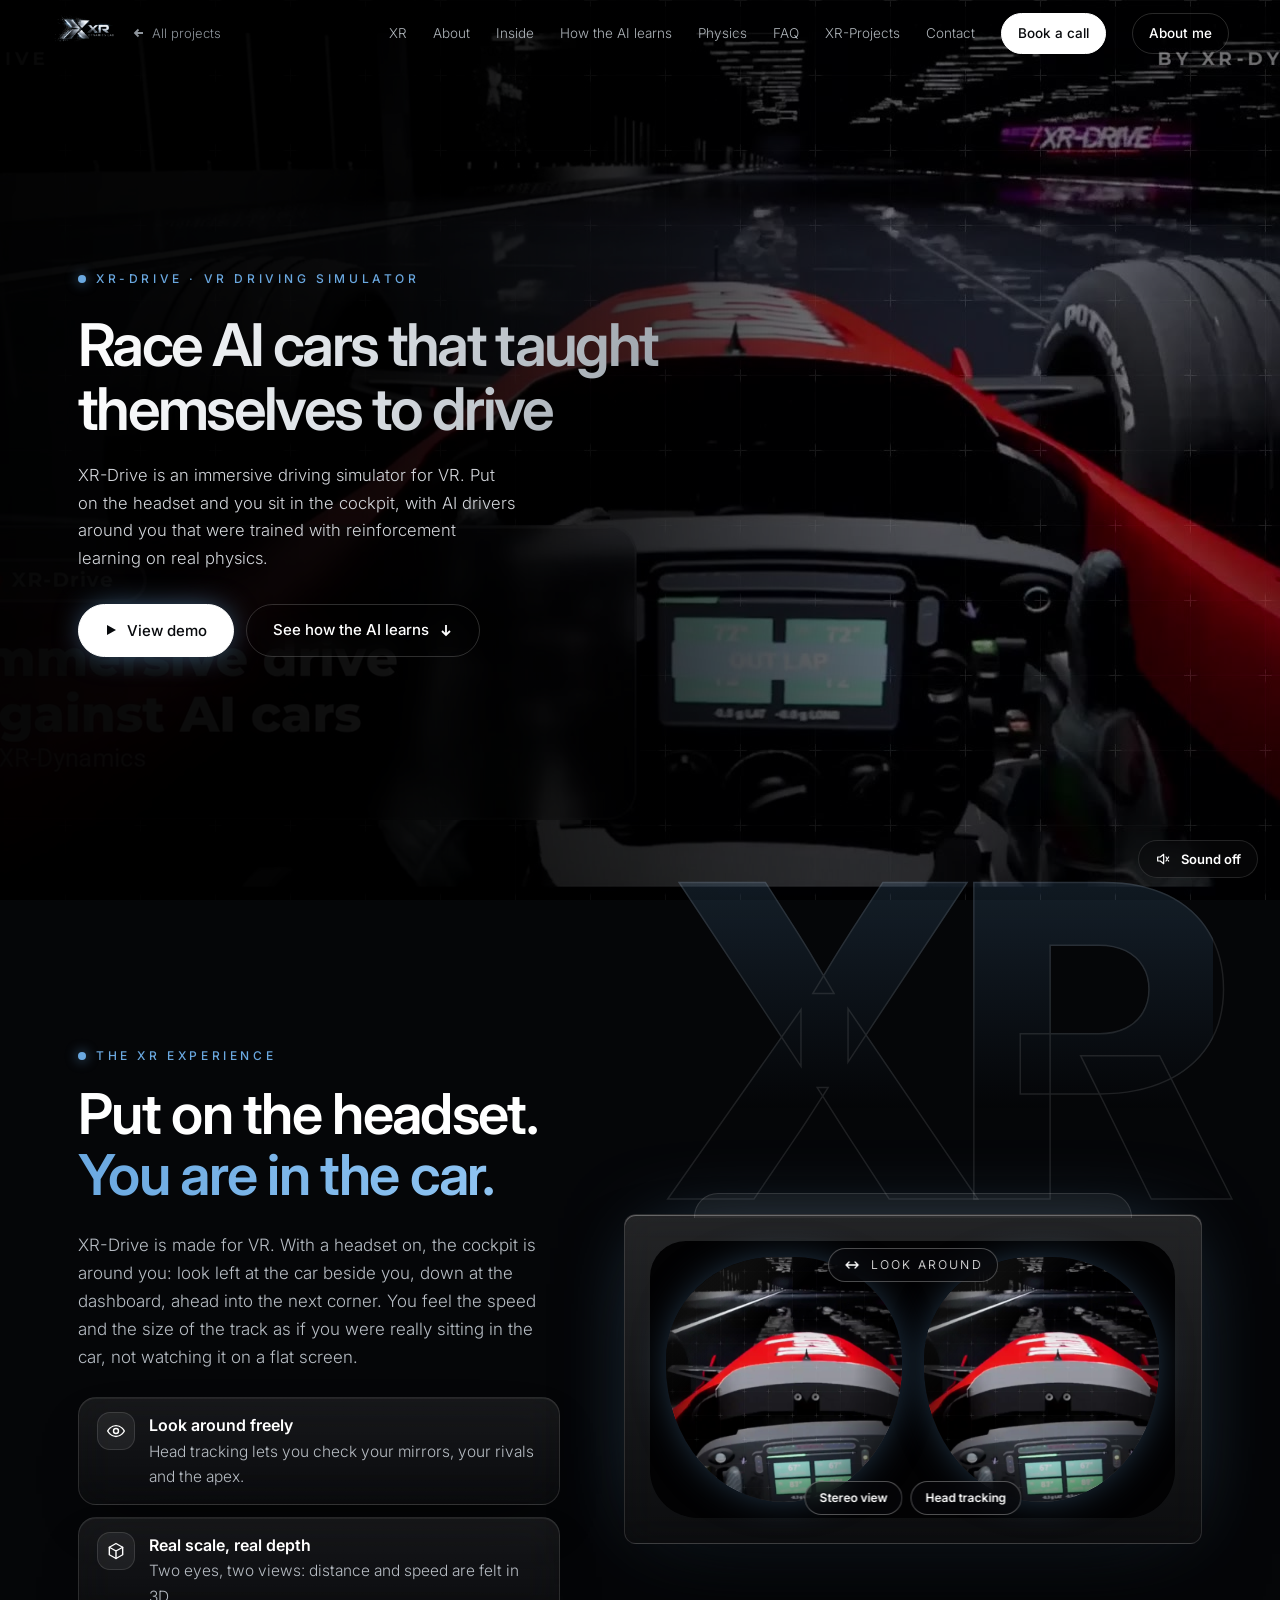
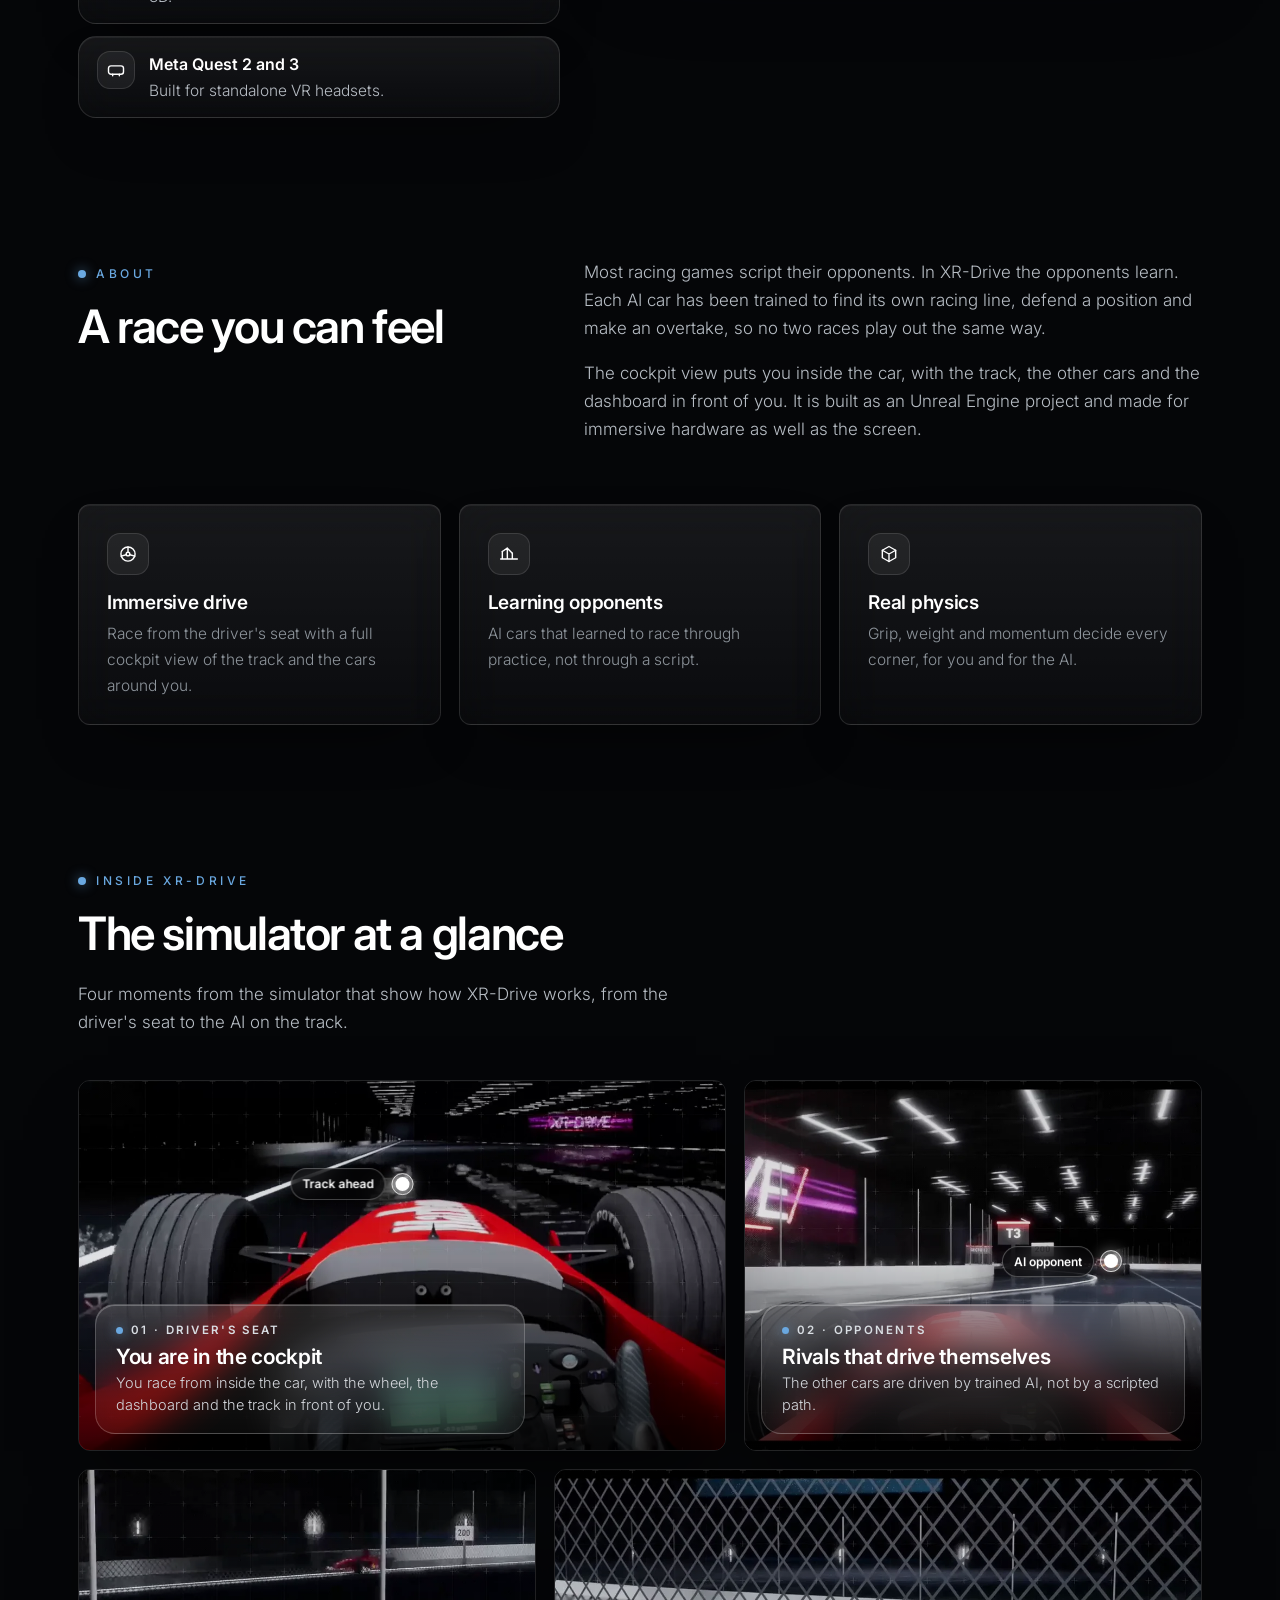
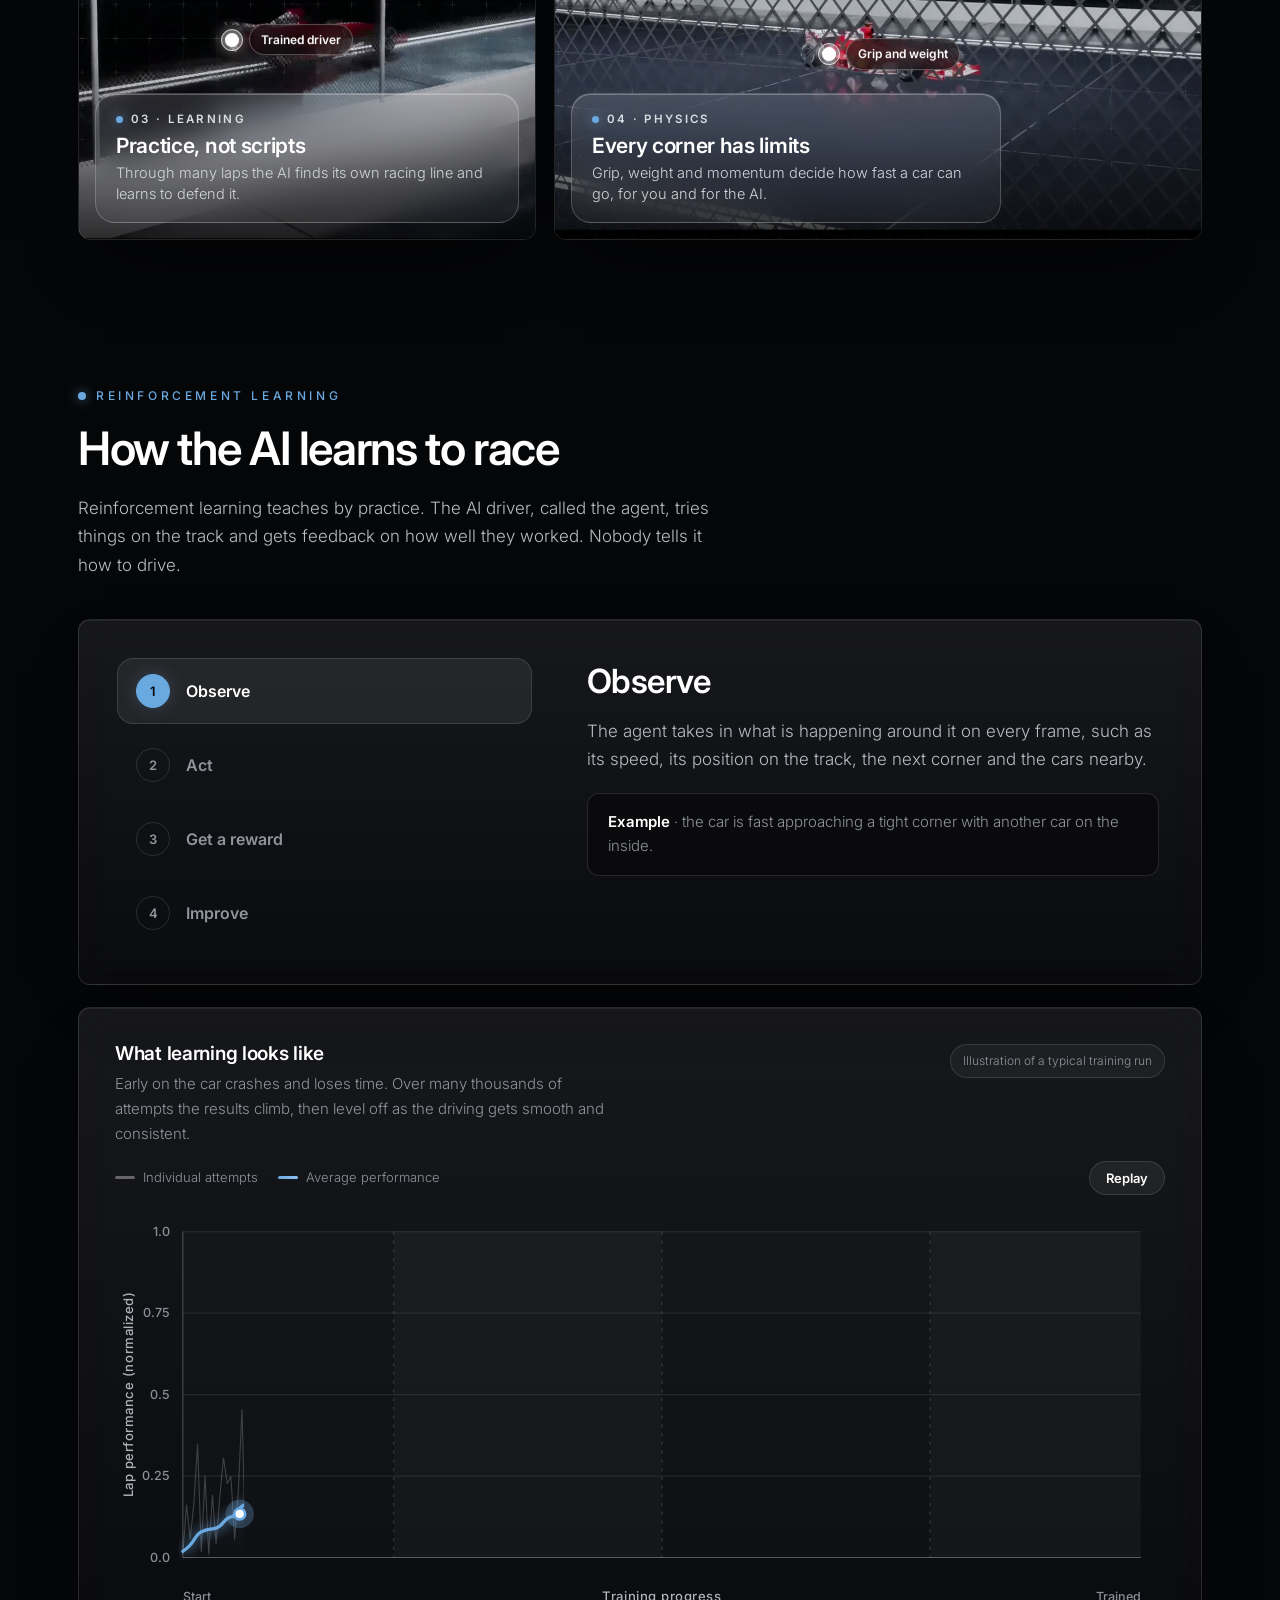
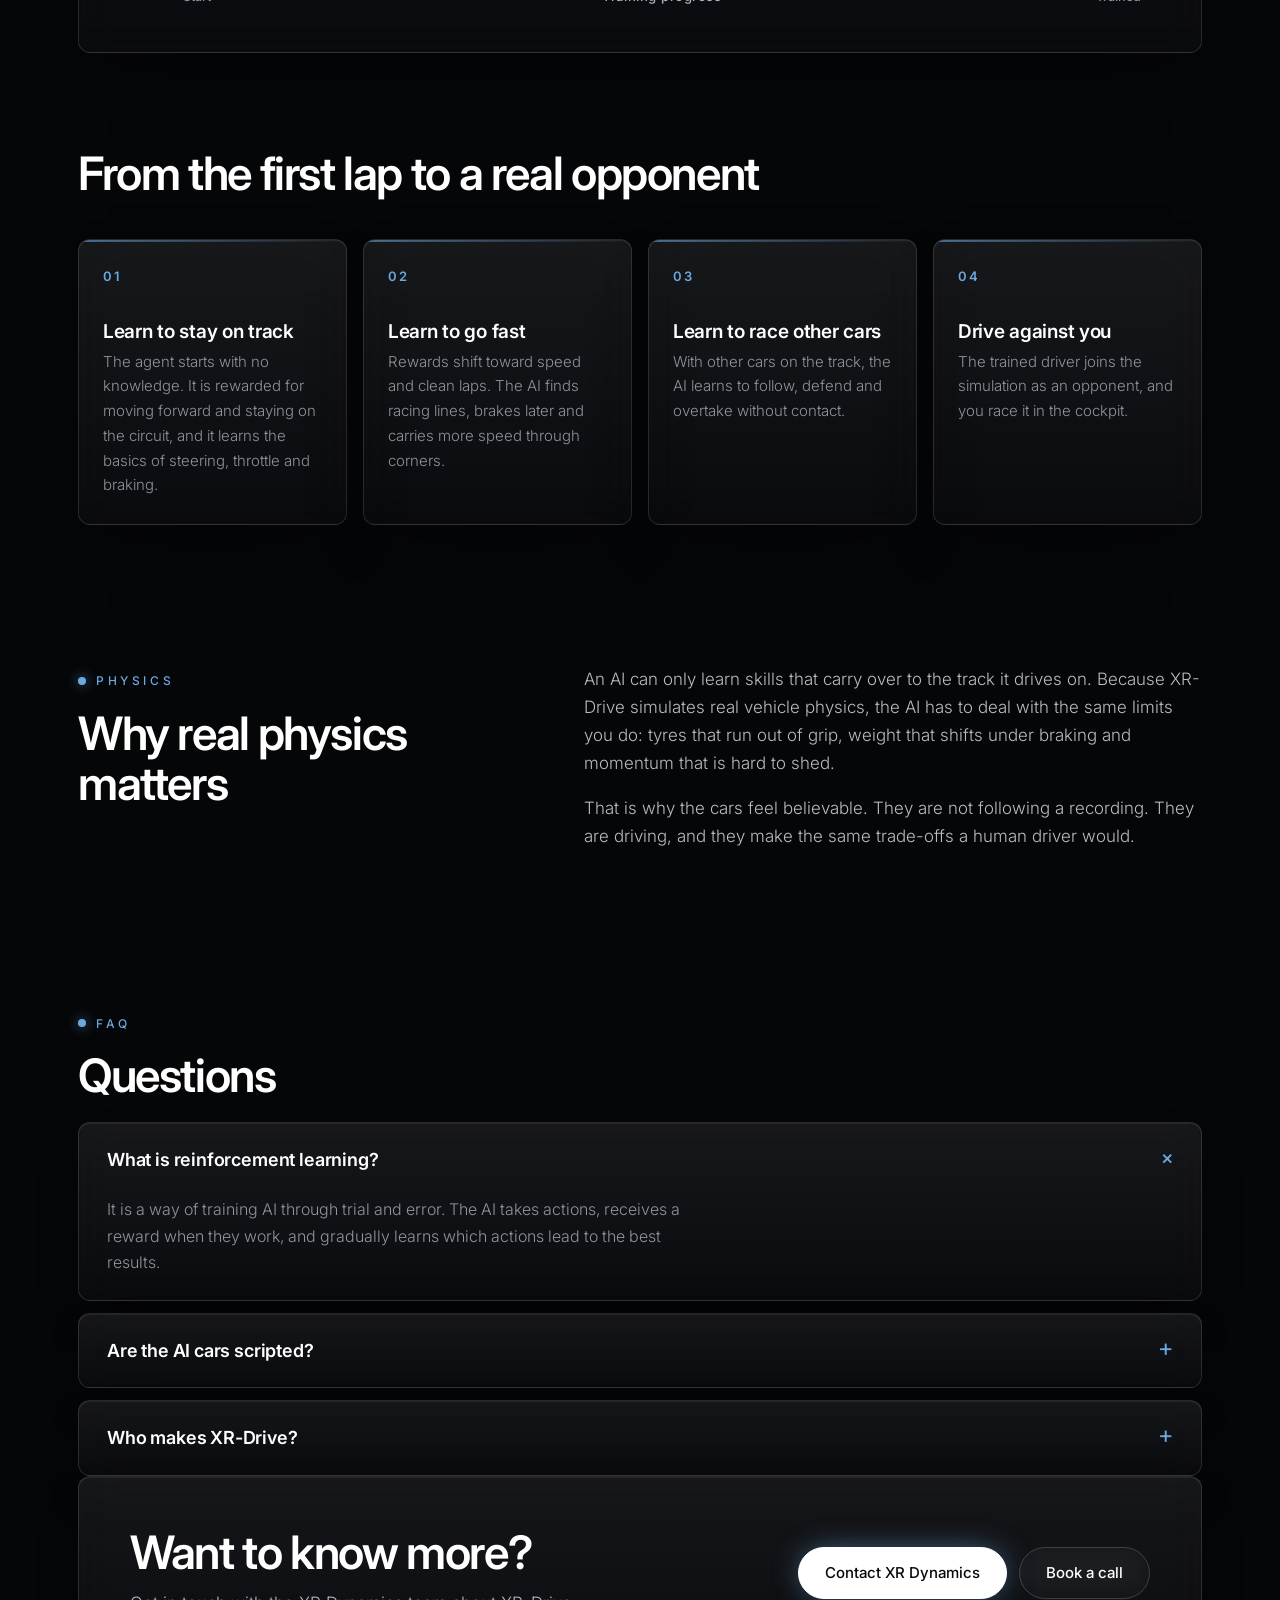
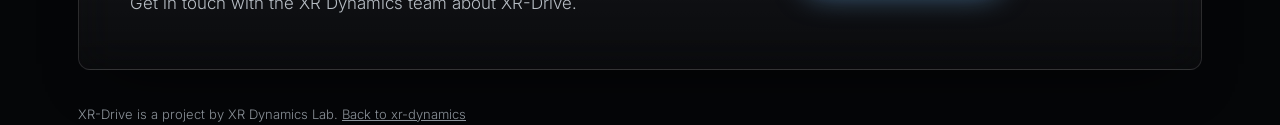
==== commit b72948a2: "XR-Projects page: glass-card scroll showcase, glasses hero video; XR-Projects nav links Co-Authored-" ====
--- a/xr-drive/index.html
+++ b/xr-drive/index.html
@@ -267,6 +267,7 @@
     <a href="#learning">How the AI learns</a>
     <a href="#physics">Physics</a>
     <a href="#faq">FAQ</a>
+    <a href="../xr-projects/">XR-Projects</a>
     <a href="../#contact">Contact</a>
     <a class="cta bk" href="https://calendly.com/xrdynamics/30min" target="_blank" rel="noopener">Book a call</a>
     <a class="cta ab" href="https://www.linkedin.com/in/surajit-saikia-phd-55b717101/" target="_blank" rel="noopener" aria-label="About me on LinkedIn">About me</a>
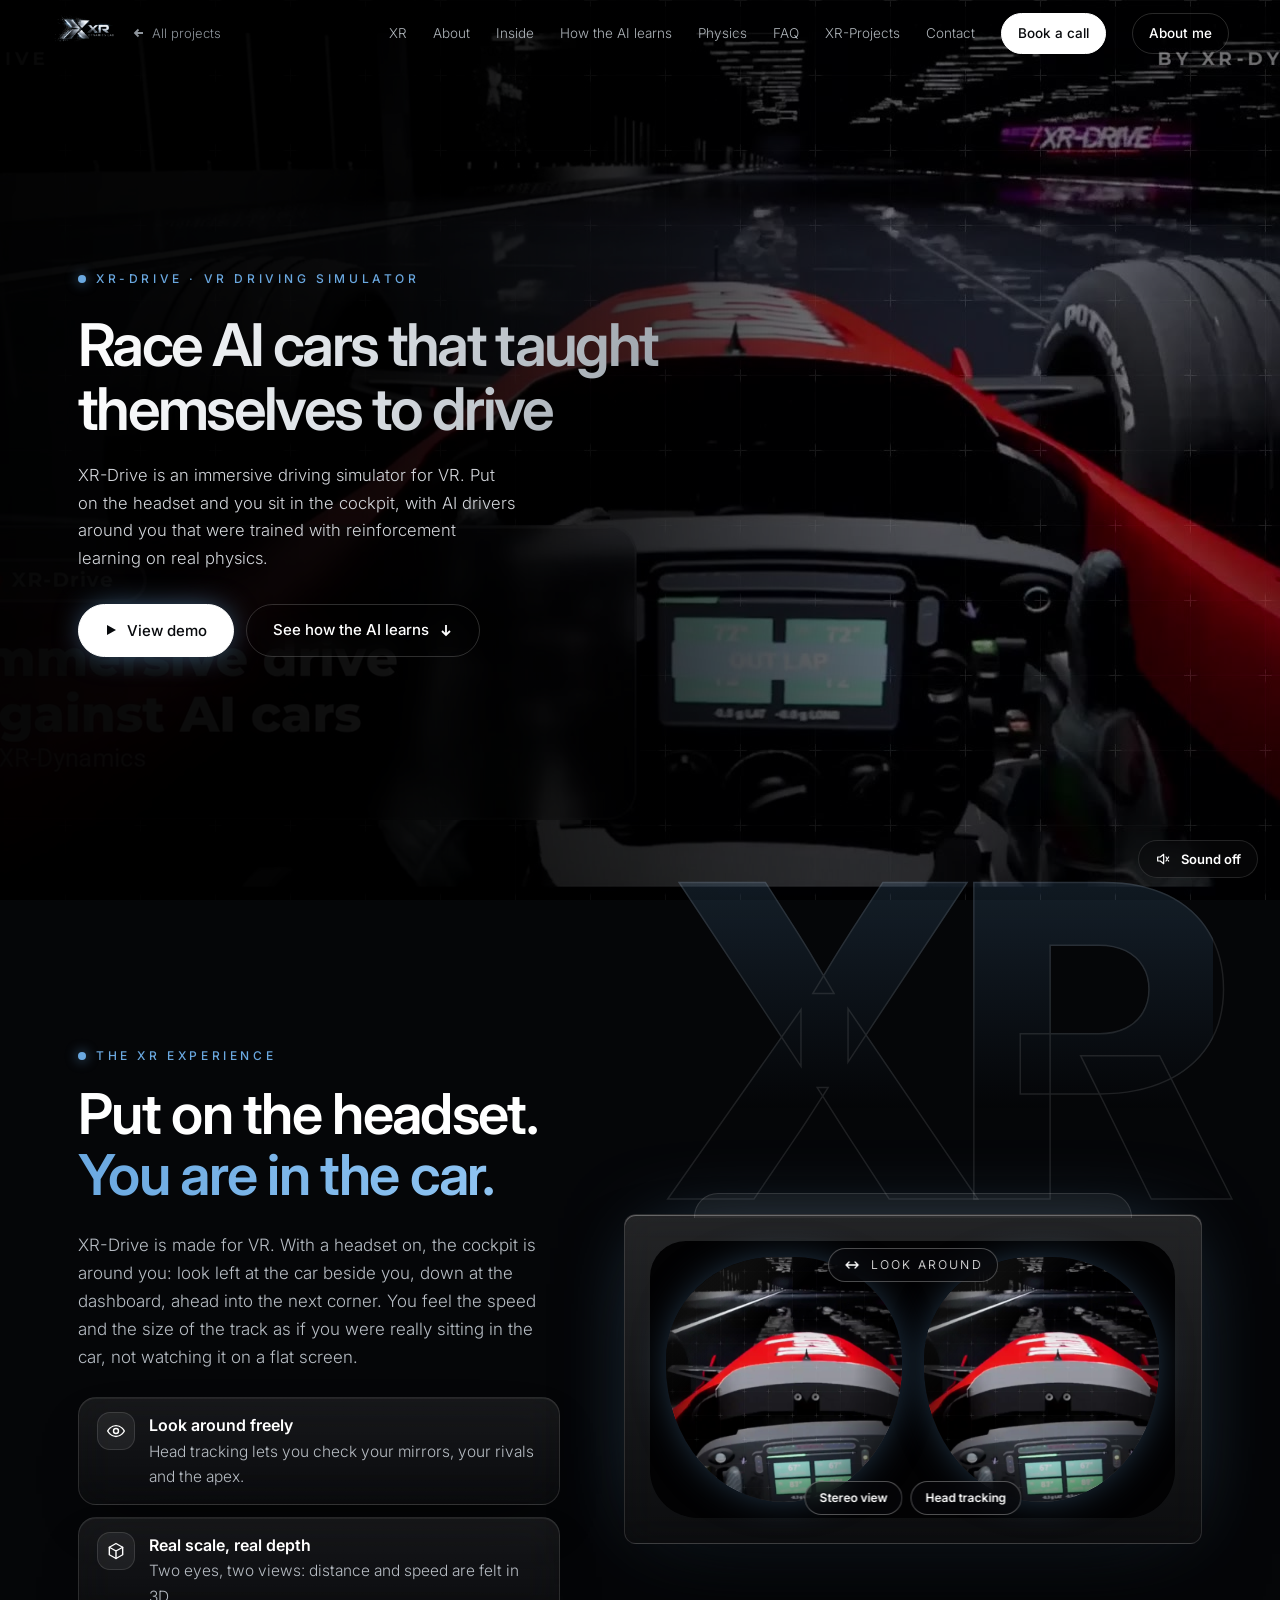
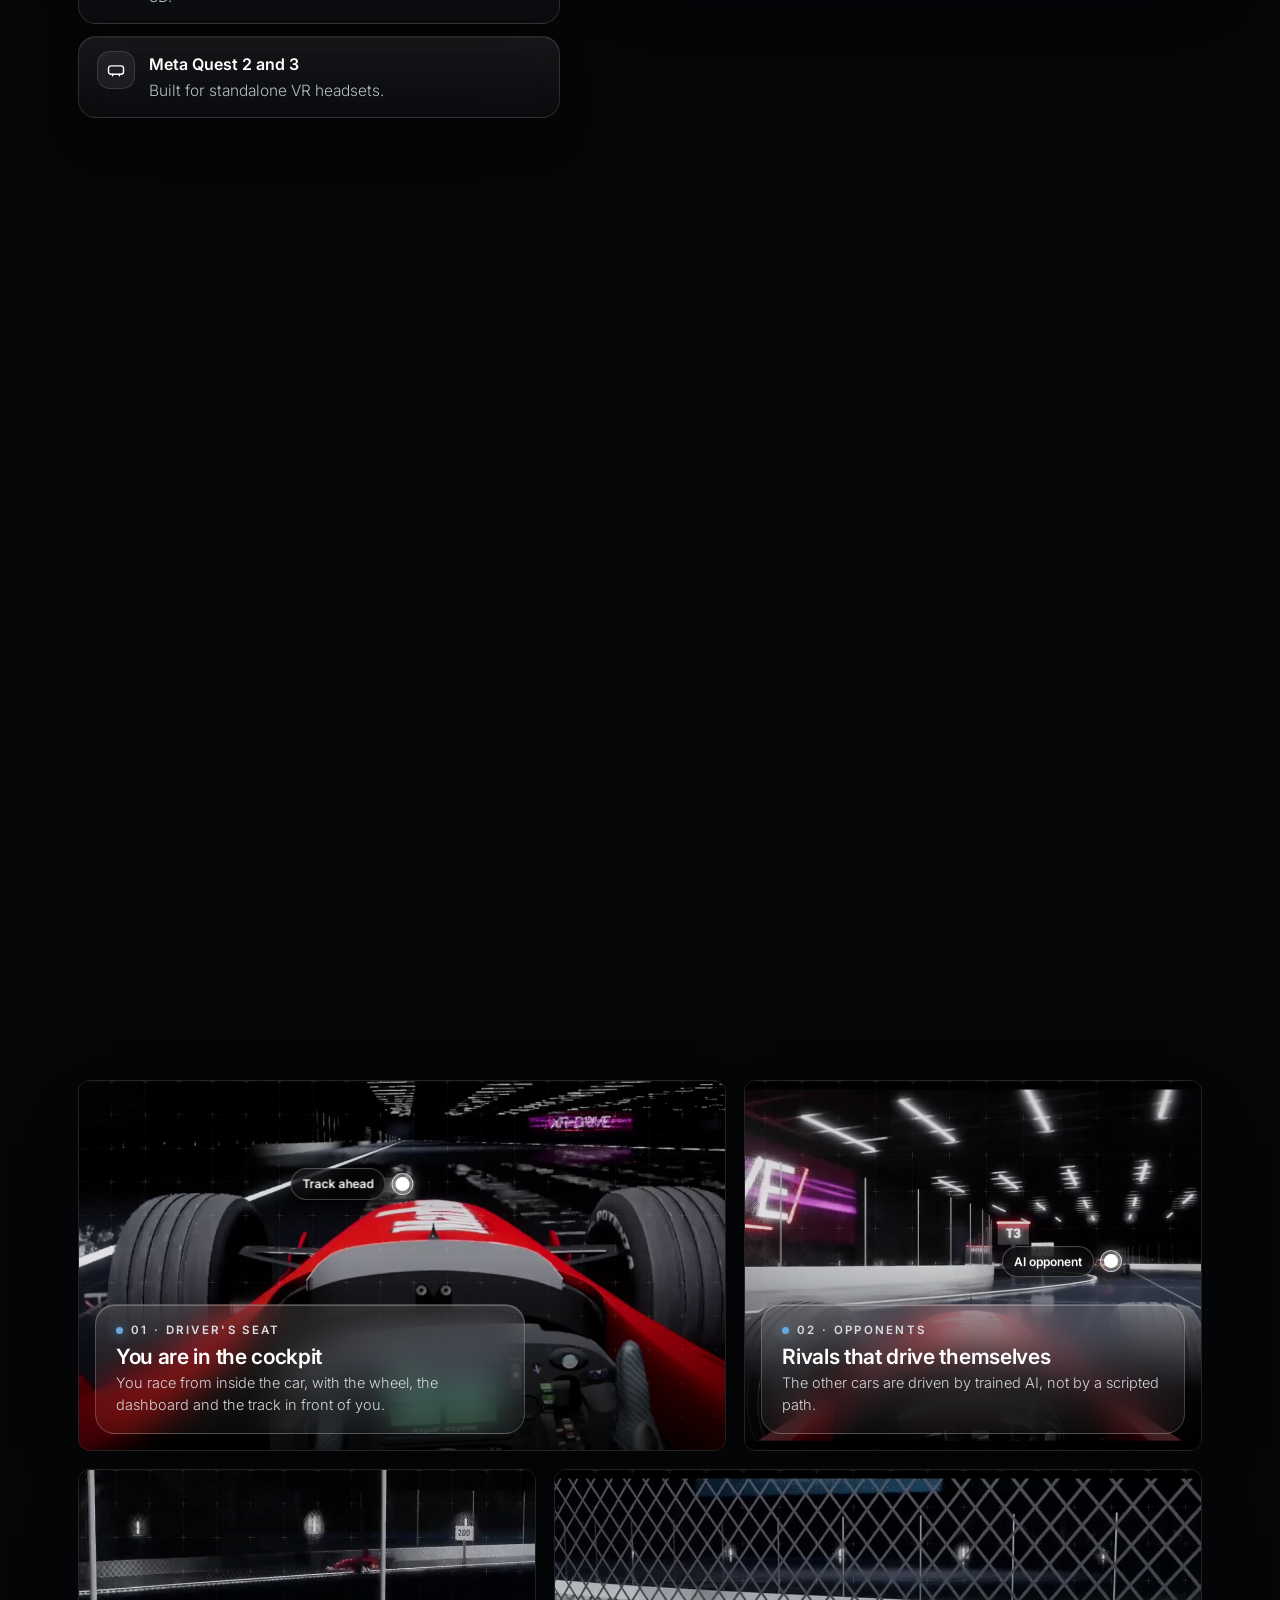
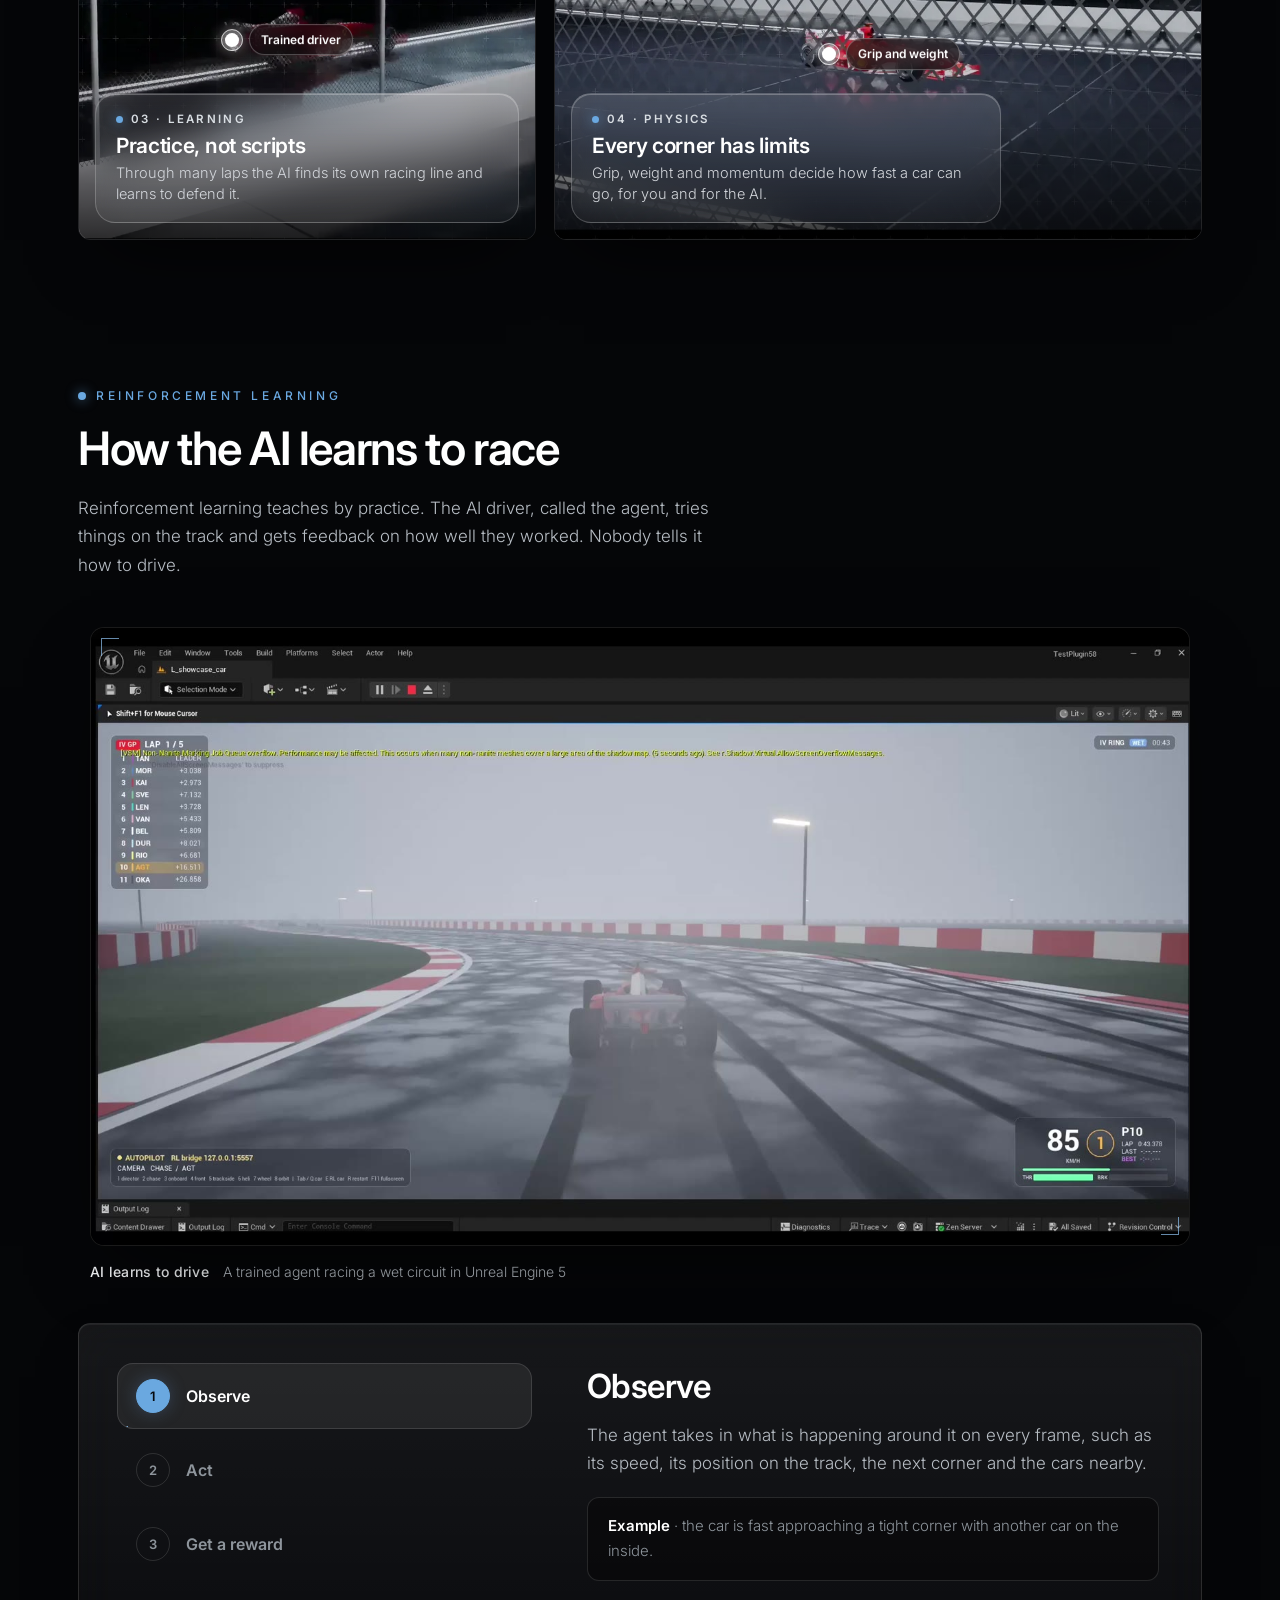
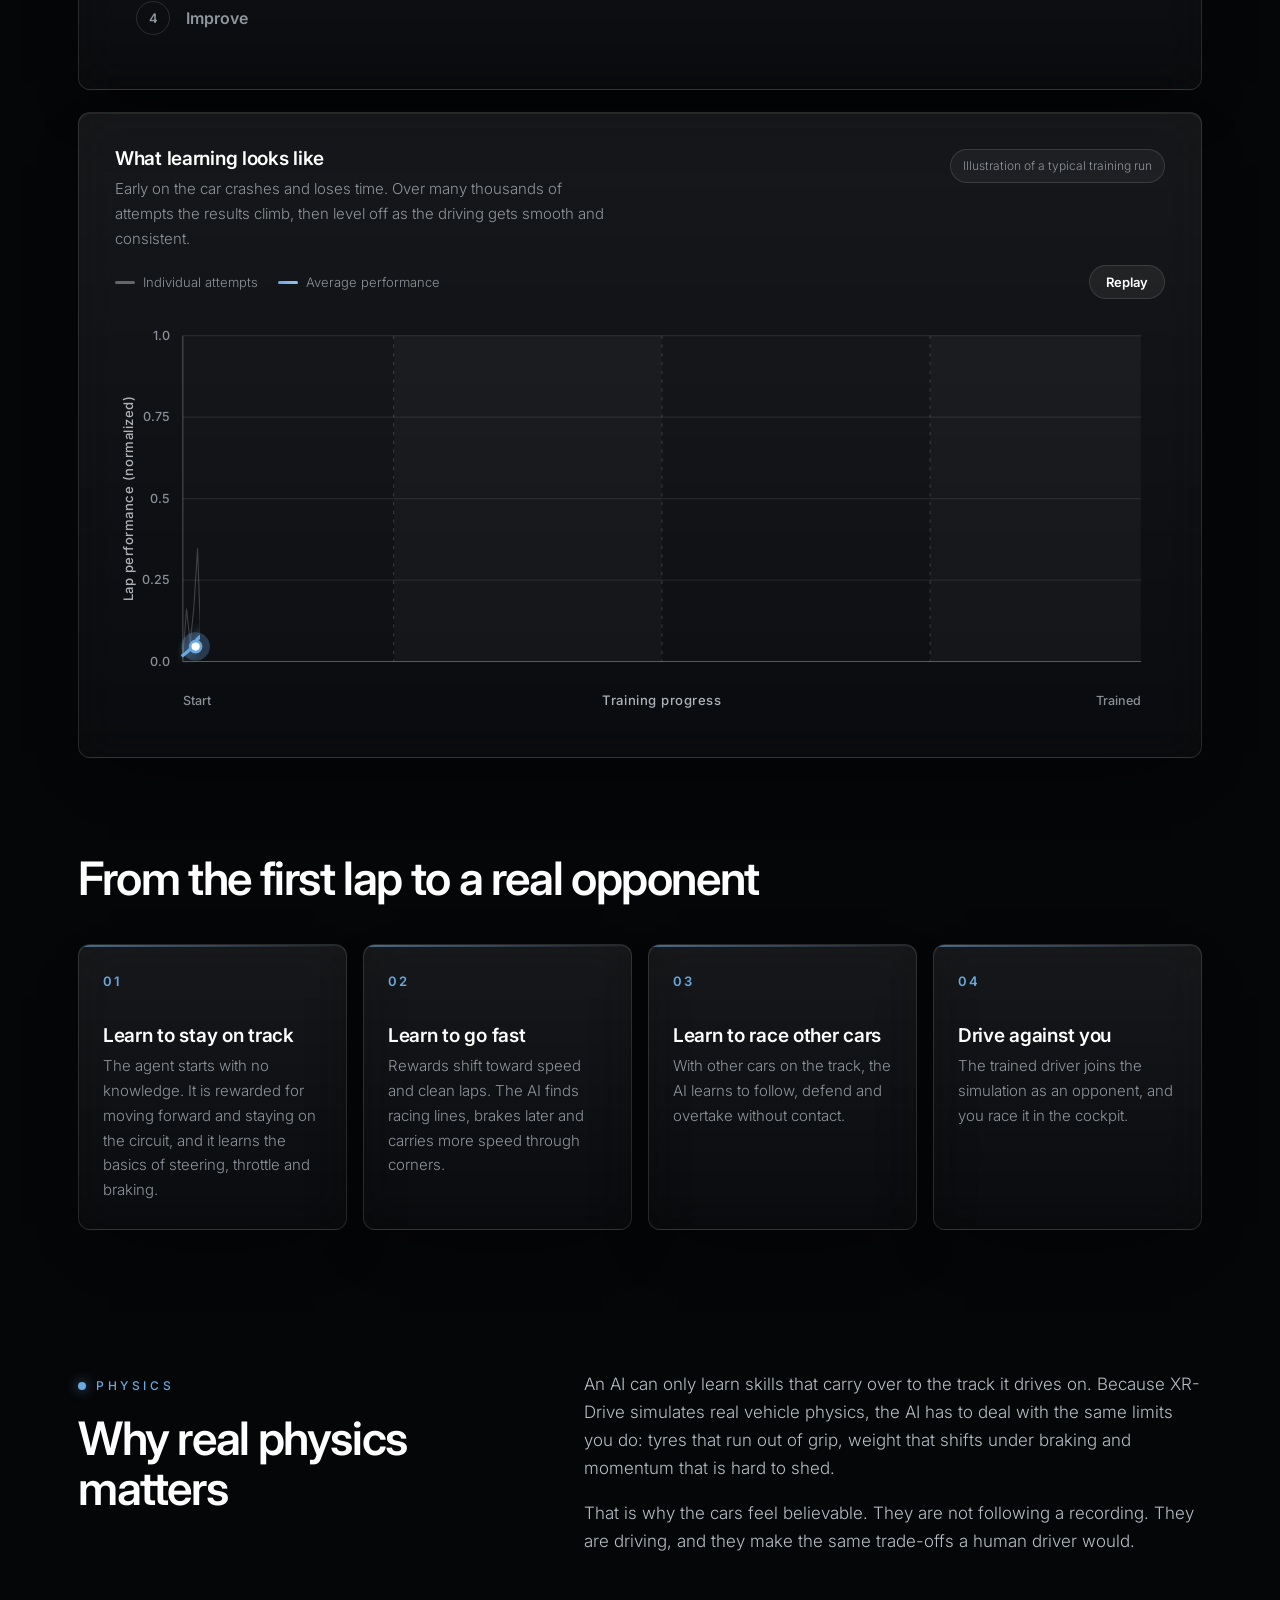
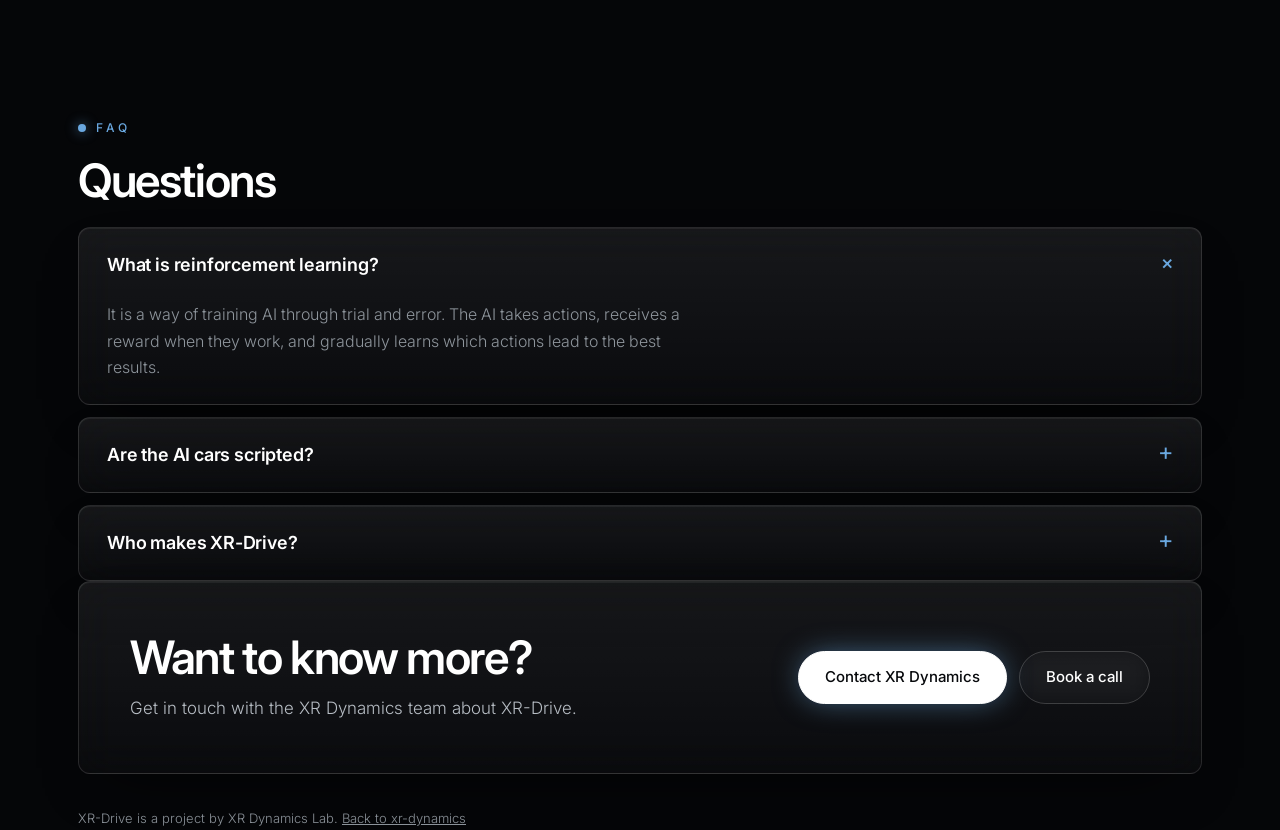
==== commit 52ceda32: "Hero: short race slice; XR-Drive page: race footage in BG/demo after 0.6s, AI learns to drive video " ====
--- a/xr-drive/index.html
+++ b/xr-drive/index.html
@@ -167,6 +167,7 @@
 .badge-xr{display:inline-flex;align-items:center;gap:10px;margin:0 0 22px;padding:9px 18px;border-radius:999px;font-size:14px;font-weight:600;color:#fff;border:1px solid rgba(106,168,224,.65);background:linear-gradient(180deg,rgba(106,168,224,.3),rgba(106,168,224,.08));box-shadow:0 0 30px -8px rgba(106,168,224,.8),inset 0 1px 0 rgba(255,255,255,.2)}
 .badge-xr svg{width:20px;height:20px;stroke:#fff;fill:none;stroke-width:1.7;stroke-linecap:round;stroke-linejoin:round}
 @media(max-width:900px){.xr-grid{grid-template-columns:1fr}.xrs::before{opacity:.6}}
+.learnvid{max-width:1100px;margin:clamp(28px,4vw,48px) auto 0}.lvframe{position:relative;border-radius:14px;overflow:hidden;border:1px solid rgba(255,255,255,.1);background:#000;box-shadow:0 30px 80px -30px rgba(0,0,0,.8)}.lvframe video{display:block;width:100%;aspect-ratio:16/9;object-fit:cover;cursor:pointer}.lvframe .k{position:absolute;width:18px;height:18px;border:1px solid rgba(143,196,242,.7);pointer-events:none}.lvframe .k.tl{top:10px;left:10px;border-right:0;border-bottom:0}.lvframe .k.br{bottom:10px;right:10px;border-left:0;border-top:0}.learnvid figcaption{display:flex;gap:14px;align-items:baseline;flex-wrap:wrap;margin-top:14px;color:#b7bdc4;font-size:14px}.learnvid figcaption b{color:#f3f5f7;font-weight:500;letter-spacing:.02em}
 @media(prefers-reduced-motion:reduce){.eye i,.vr-look svg{animation:none;transform:none}}
 
 /* stages */
@@ -252,7 +253,7 @@
 </head>
 <body>
 
-<video class="bgv" id="bgv" autoplay muted loop playsinline preload="auto" poster="../assets/poster/xr-drive-final.jpg" aria-hidden="true"><source src="../assets/video/xr-drive-final.mp4" type="video/mp4"></video>
+<video class="bgv" id="bgv" autoplay muted loop playsinline preload="auto" poster="../assets/poster/xr-drive-final.jpg" aria-hidden="true"><source src="../assets/video/xr-drive-final.mp4?v=2" type="video/mp4"></video>
 <div class="veil" aria-hidden="true"></div>
 
 <header class="top" id="top">
@@ -346,6 +347,8 @@
   <div class="rv"><span class="eyebrow">Reinforcement learning</span><h2>How the AI learns to race</h2>
   <p>Reinforcement learning teaches by practice. The AI driver, called the agent, tries things on the track and gets feedback on how well they worked. Nobody tells it how to drive.</p></div>
 
+  <figure class="learnvid rv"><div class="lvframe"><video id="learnvid" muted loop playsinline preload="none" poster="../assets/poster/xr-drive-learns.jpg" data-src="../assets/video/xr-drive-learns.mp4" aria-label="AI driver racing in the rain in XR-Drive"></video><i class="k tl"></i><i class="k br"></i></div><figcaption><b>AI learns to drive</b><span>A trained agent racing a wet circuit in Unreal Engine 5</span></figcaption></figure>
+
   <div class="glass loop rv" id="loop">
     <div class="steps" role="tablist" aria-label="The learning loop">
       <button class="step" role="tab" aria-selected="true" data-i="0"><b>1</b>Observe<i></i></button>
@@ -448,7 +451,7 @@
   const demo = $("#demo"), dv = $("#demoV"); let opener = null, bgWasPlaying = false;
   function openDemo() {
     opener = document.activeElement; bgWasPlaying = !v.paused; v.pause();
-    if (!dv.src) dv.src = "../assets/video/xr-drive-final.mp4";
+    if (!dv.src) dv.src = "../assets/video/xr-drive-final.mp4?v=2";
     demo.hidden = false; document.body.style.overflow = "hidden";
     dv.currentTime = 0; dv.muted = false; dv.play().catch(() => { dv.muted = true; dv.play().catch(() => {}); });
     $(".demo-x").focus({ preventScroll: true });
@@ -571,5 +574,6 @@
   hit.addEventListener("pointermove", move); hit.addEventListener("pointerleave", out); hit.addEventListener("pointerdown", move);
 })();
 </script>
+<script>(function(){var v=document.getElementById("learnvid");if(!v)return;var l=false;new IntersectionObserver(function(e){e.forEach(function(x){if(x.isIntersecting){if(!l){v.src=v.dataset.src;l=true}v.play().catch(function(){})}else v.pause()})},{threshold:.35}).observe(v);v.addEventListener("click",function(){v.muted=false;v.controls=true})})();</script>
 </body>
 </html>
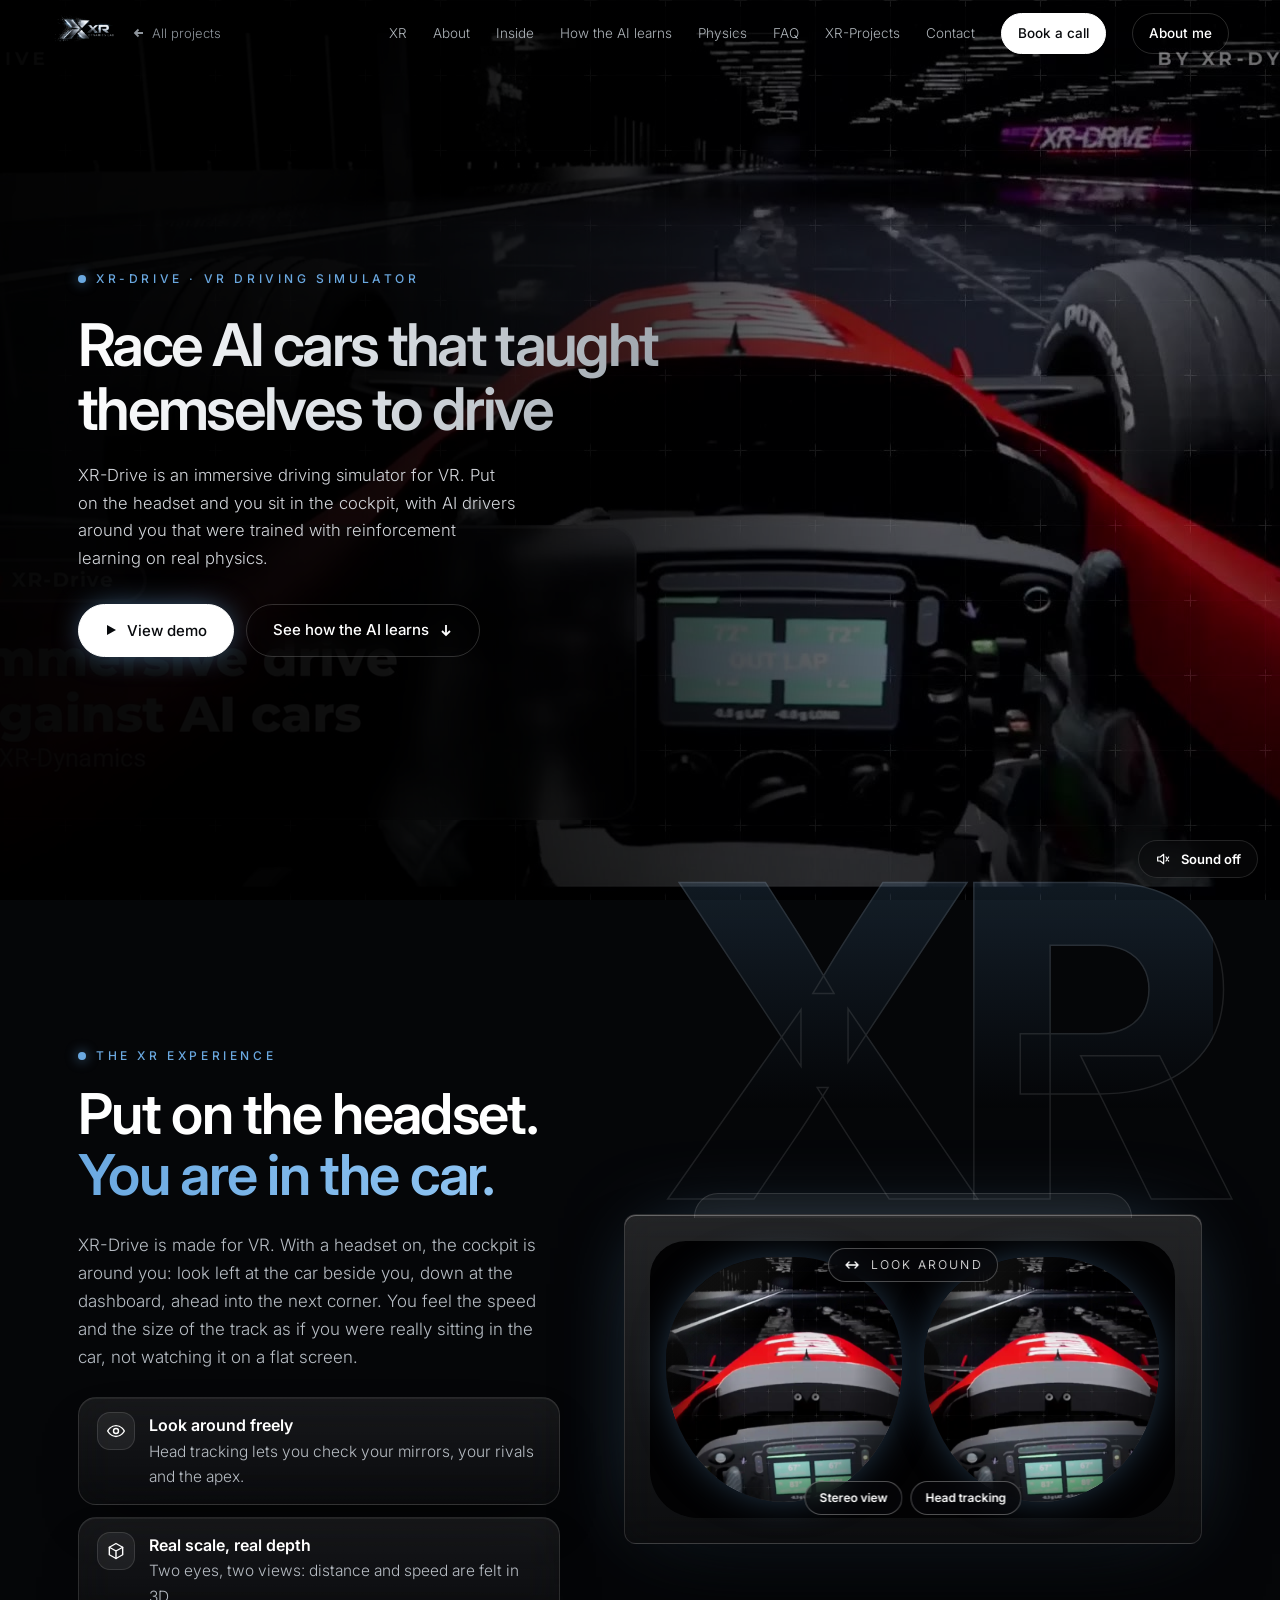
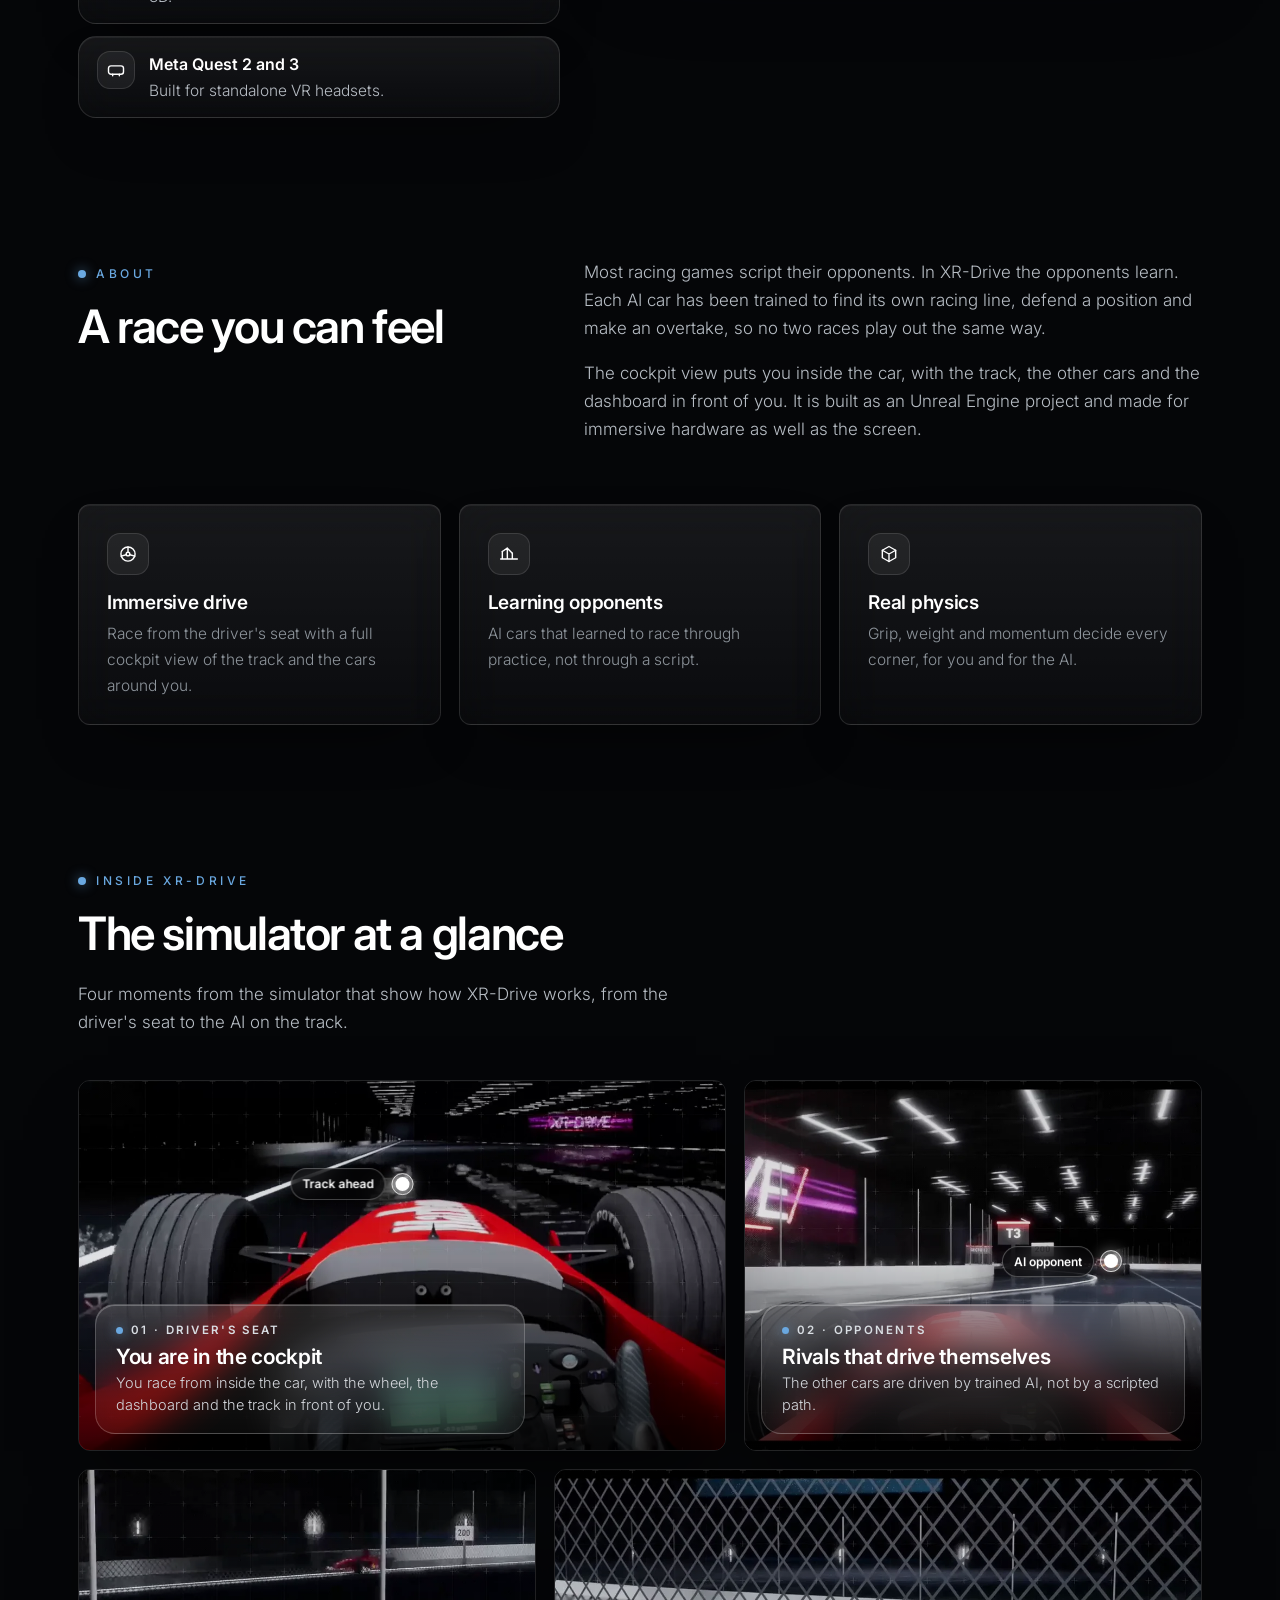
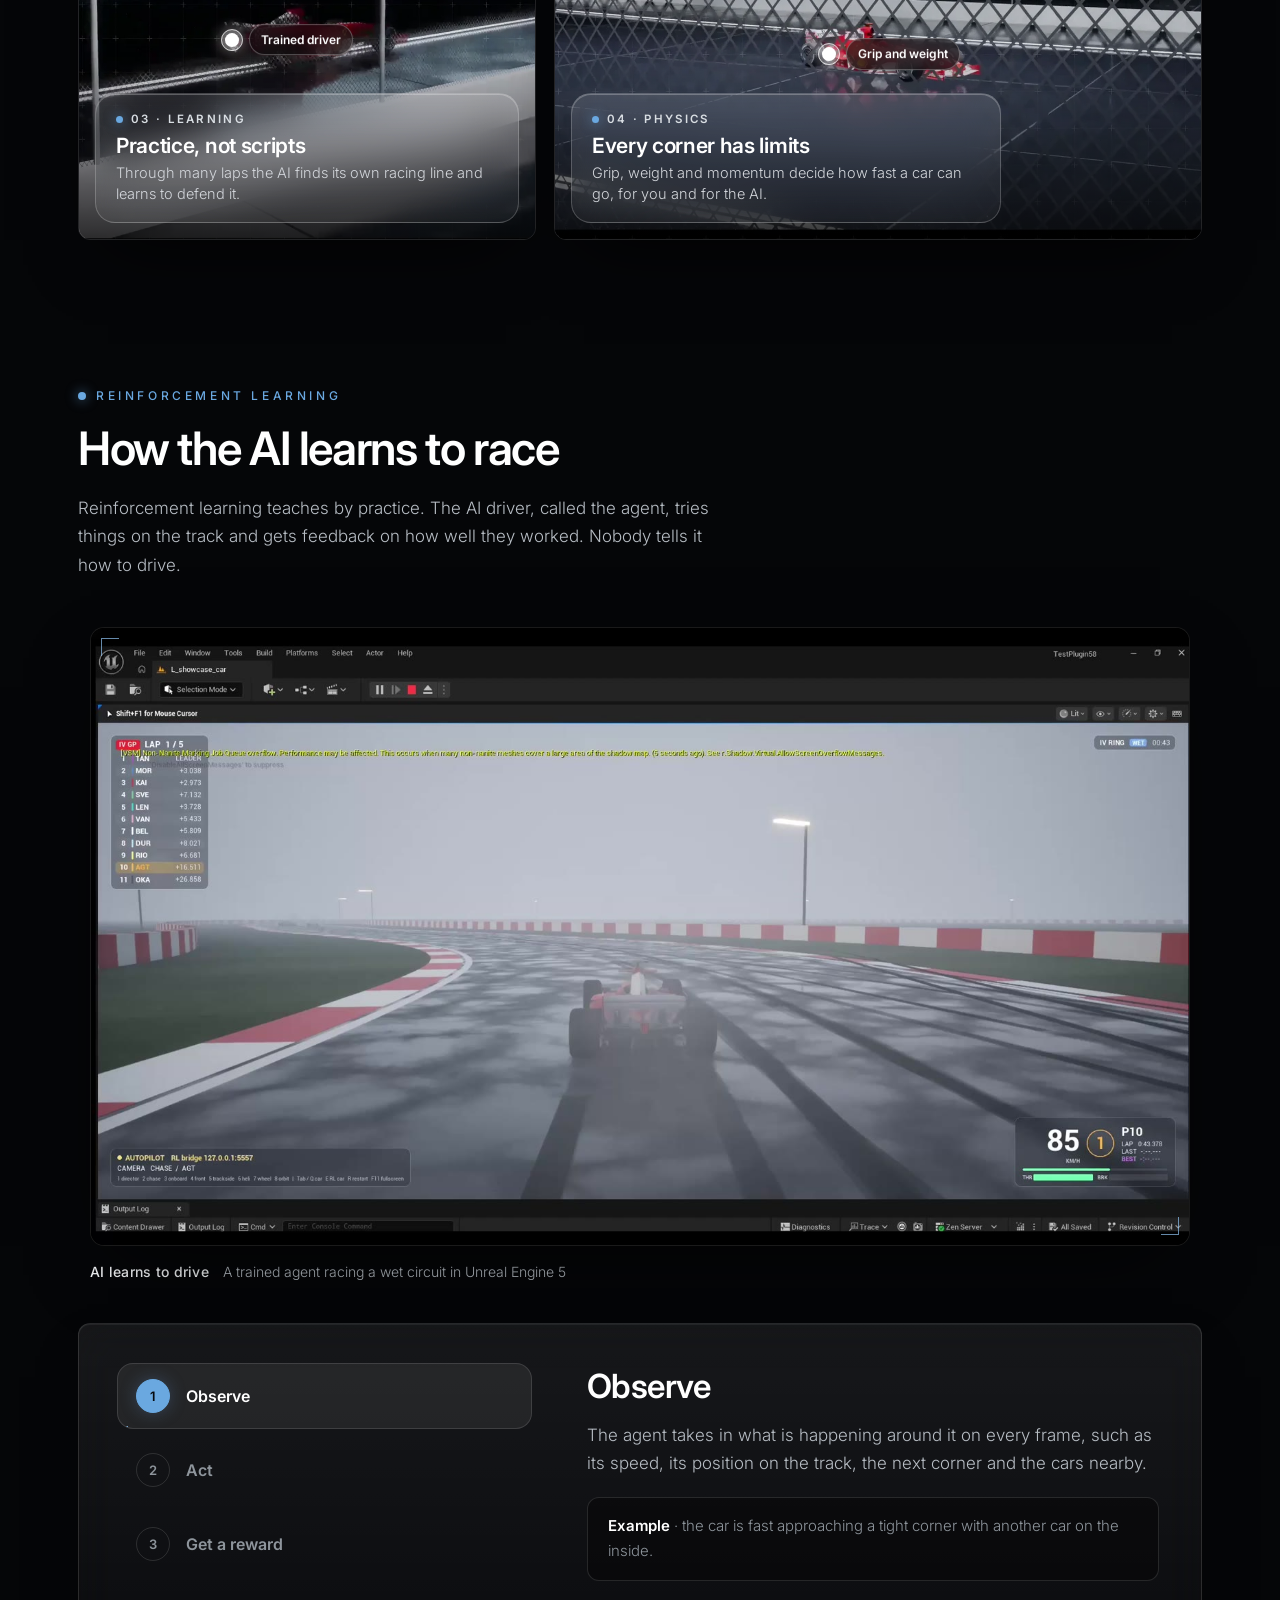
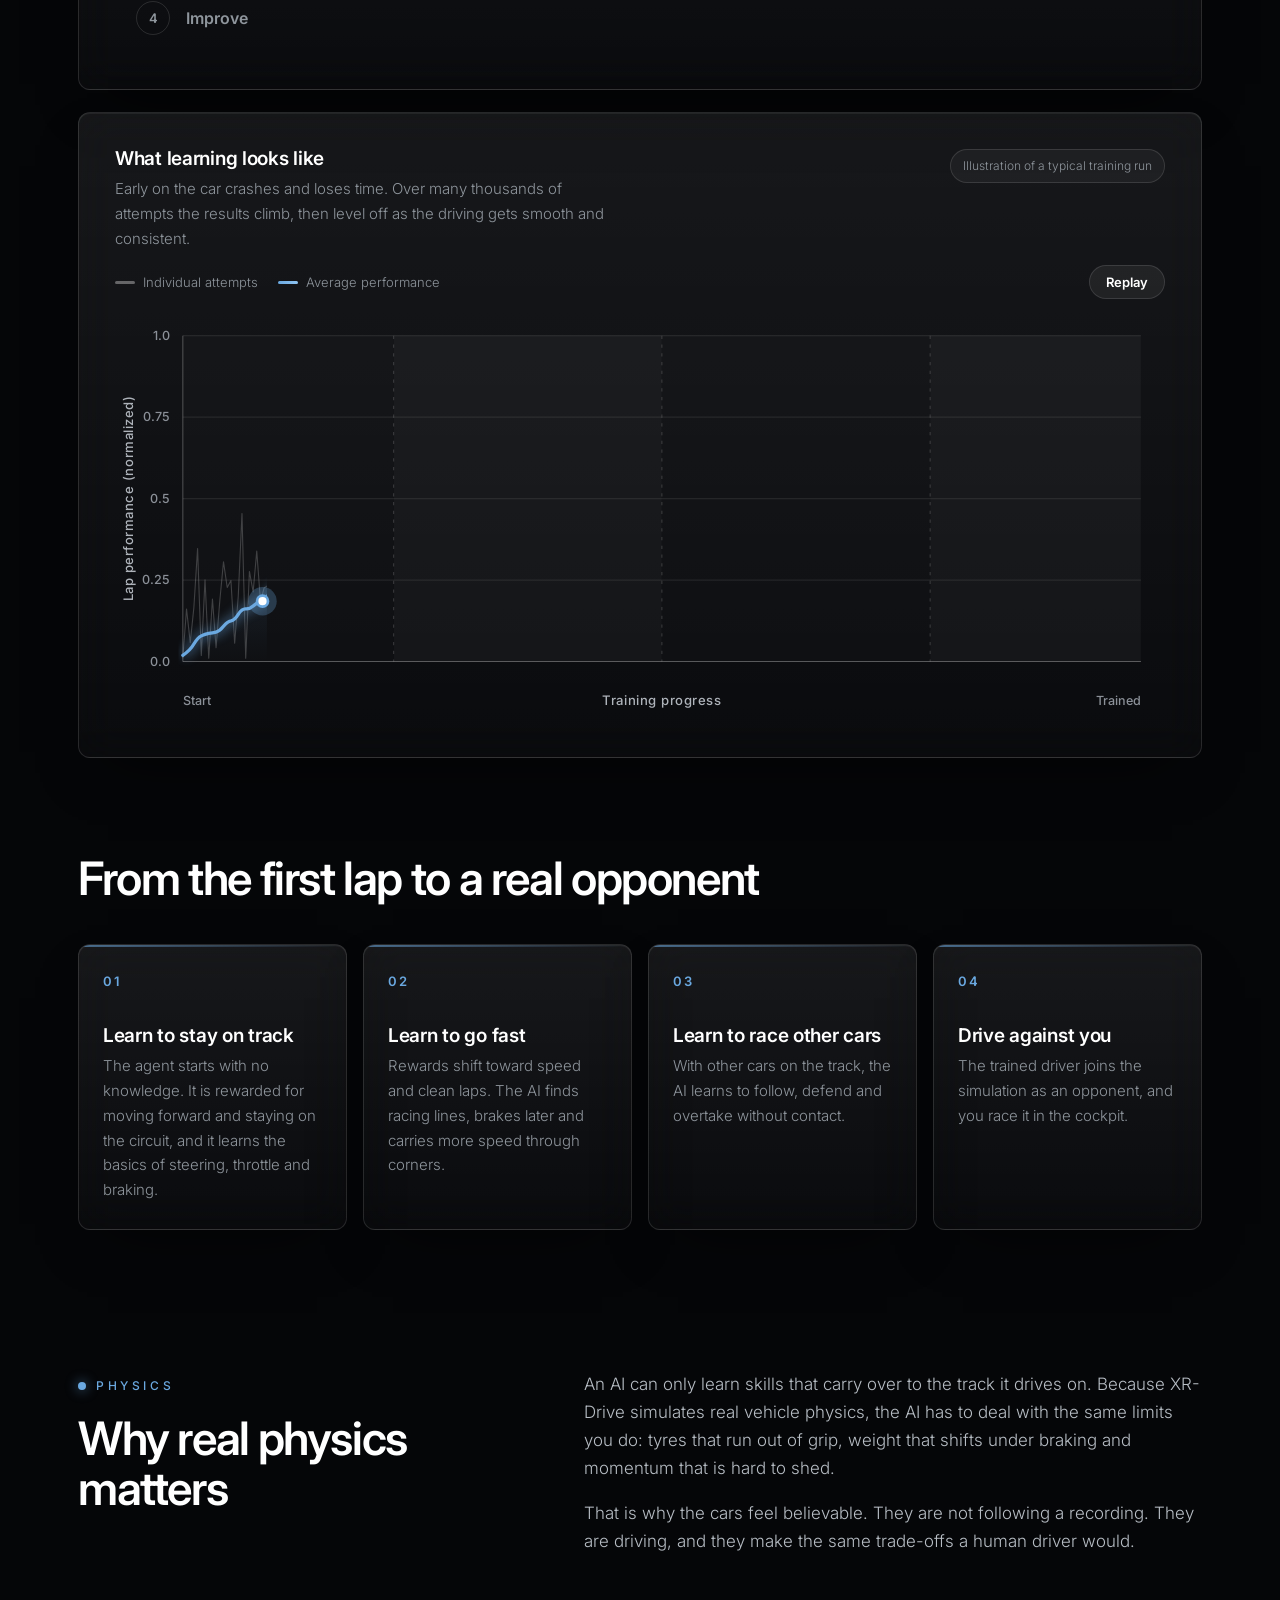
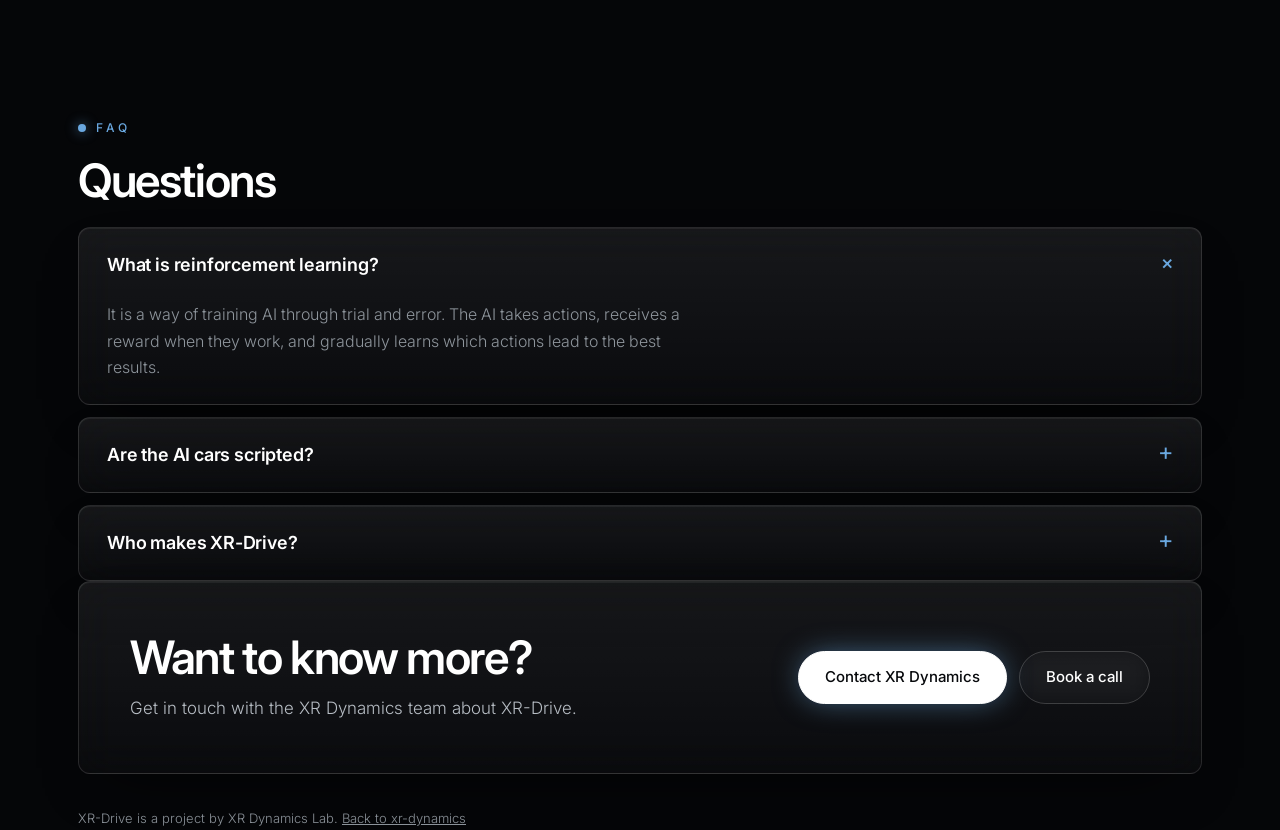
==== commit 558c3e17: "XR-Drive page video: first 20s of original, then race footage, then the rest Co-Authored-By: Claude " ====
--- a/xr-drive/index.html
+++ b/xr-drive/index.html
@@ -253,7 +253,7 @@
 </head>
 <body>
 
-<video class="bgv" id="bgv" autoplay muted loop playsinline preload="auto" poster="../assets/poster/xr-drive-final.jpg" aria-hidden="true"><source src="../assets/video/xr-drive-final.mp4?v=2" type="video/mp4"></video>
+<video class="bgv" id="bgv" autoplay muted loop playsinline preload="auto" poster="../assets/poster/xr-drive-final.jpg" aria-hidden="true"><source src="../assets/video/xr-drive-final.mp4?v=3" type="video/mp4"></video>
 <div class="veil" aria-hidden="true"></div>
 
 <header class="top" id="top">
@@ -451,7 +451,7 @@
   const demo = $("#demo"), dv = $("#demoV"); let opener = null, bgWasPlaying = false;
   function openDemo() {
     opener = document.activeElement; bgWasPlaying = !v.paused; v.pause();
-    if (!dv.src) dv.src = "../assets/video/xr-drive-final.mp4?v=2";
+    if (!dv.src) dv.src = "../assets/video/xr-drive-final.mp4?v=3";
     demo.hidden = false; document.body.style.overflow = "hidden";
     dv.currentTime = 0; dv.muted = false; dv.play().catch(() => { dv.muted = true; dv.play().catch(() => {}); });
     $(".demo-x").focus({ preventScroll: true });
